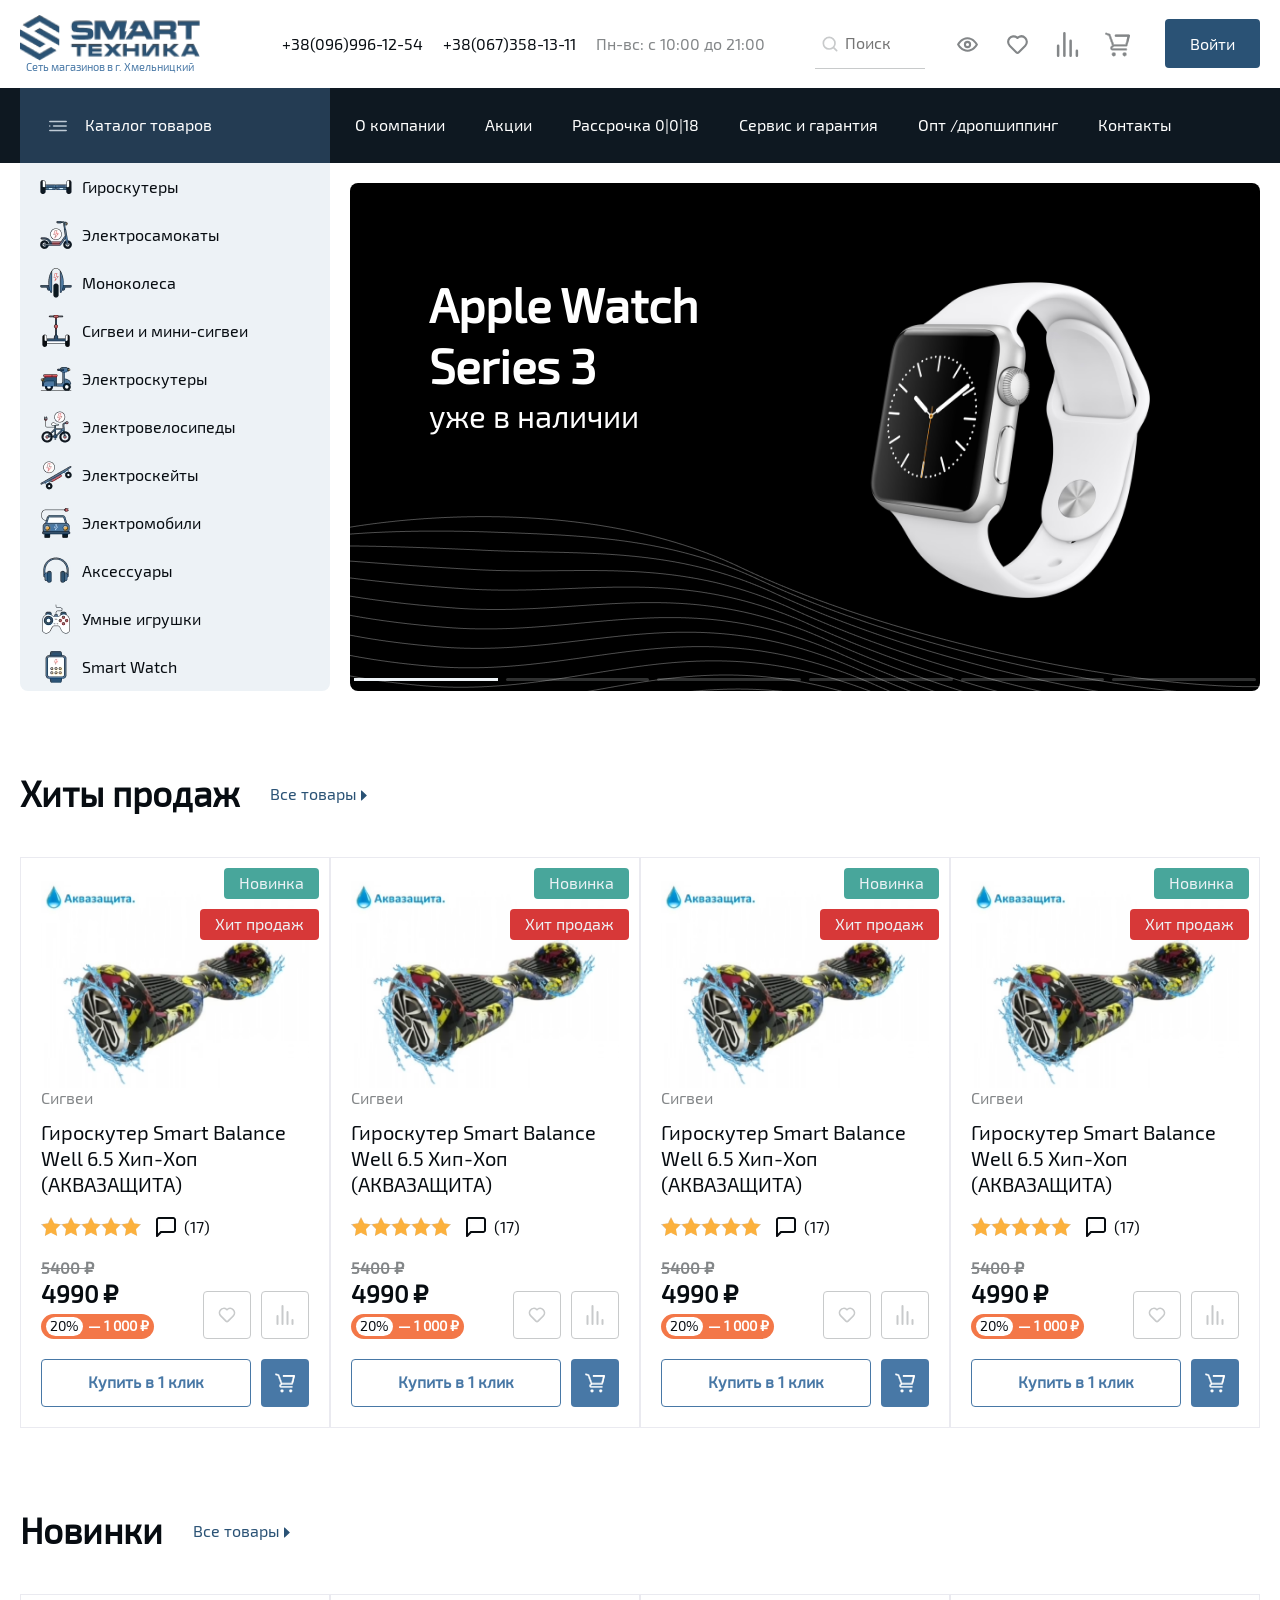
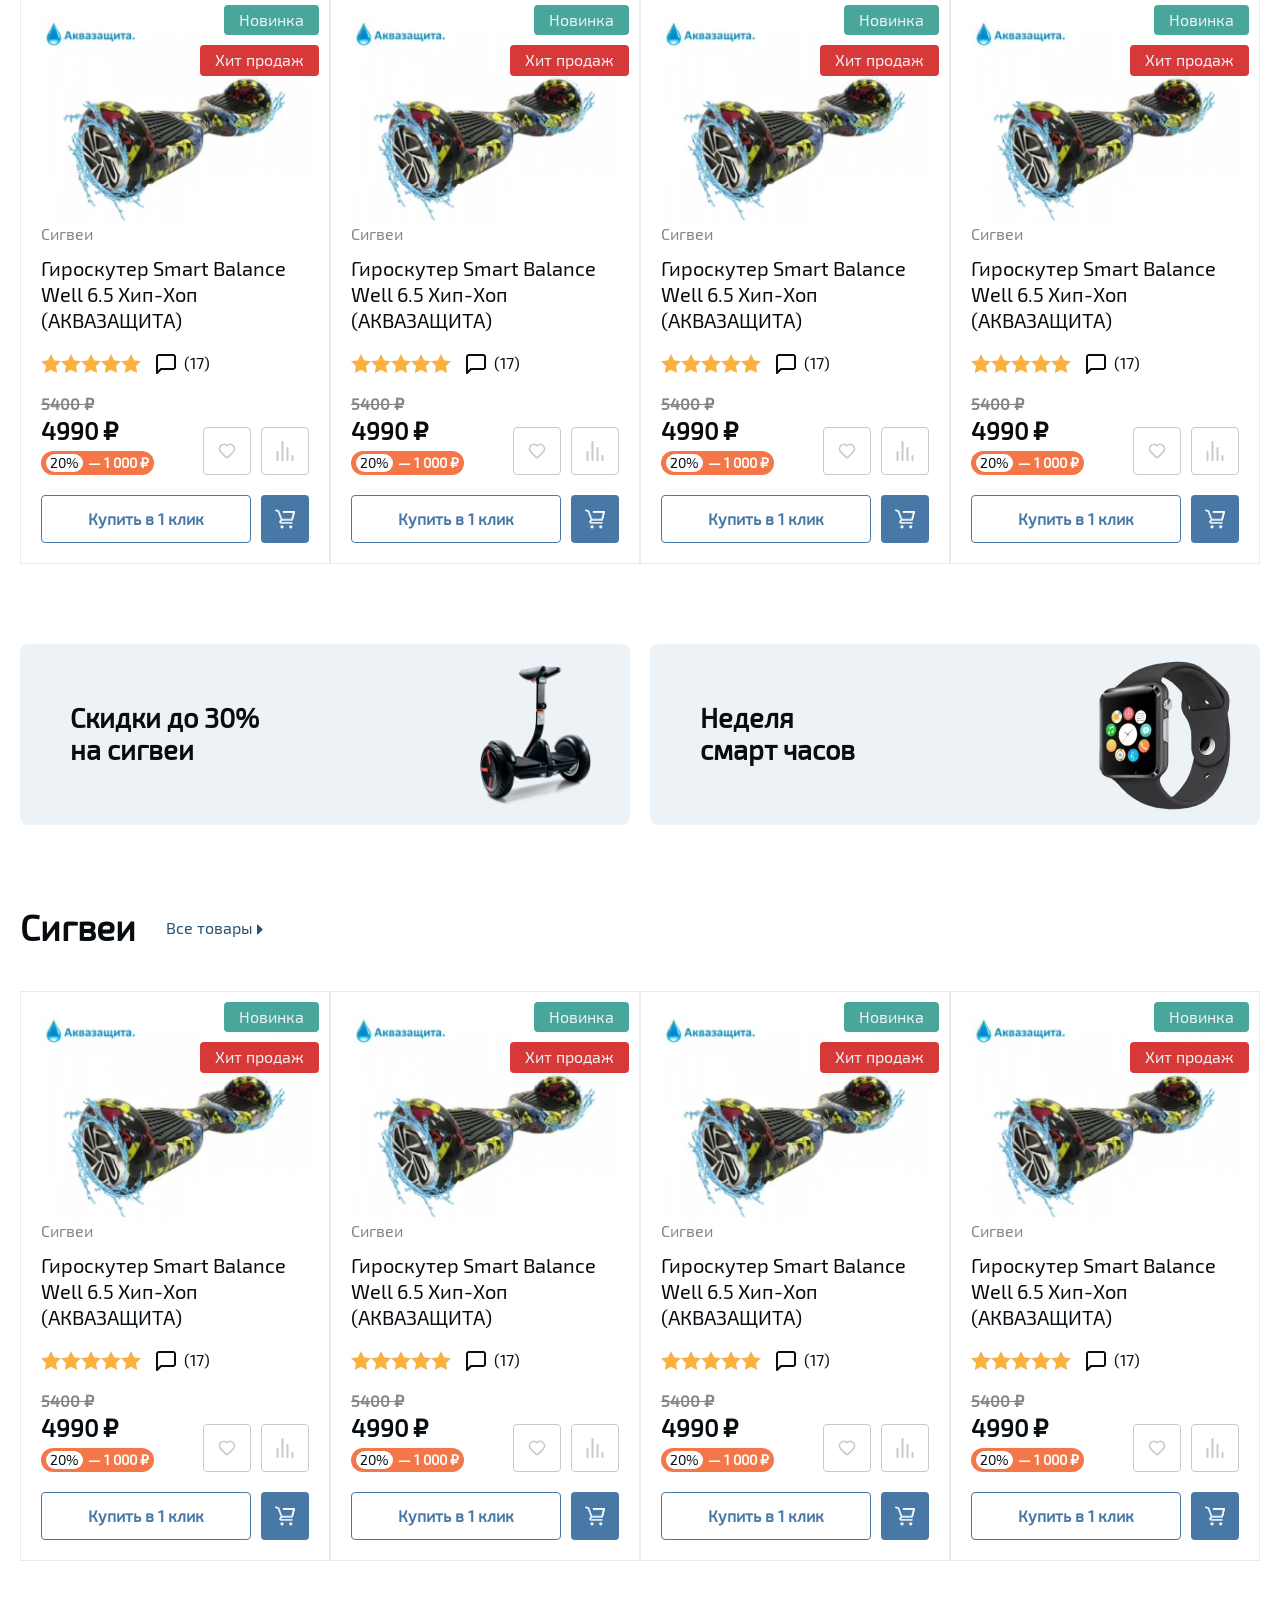
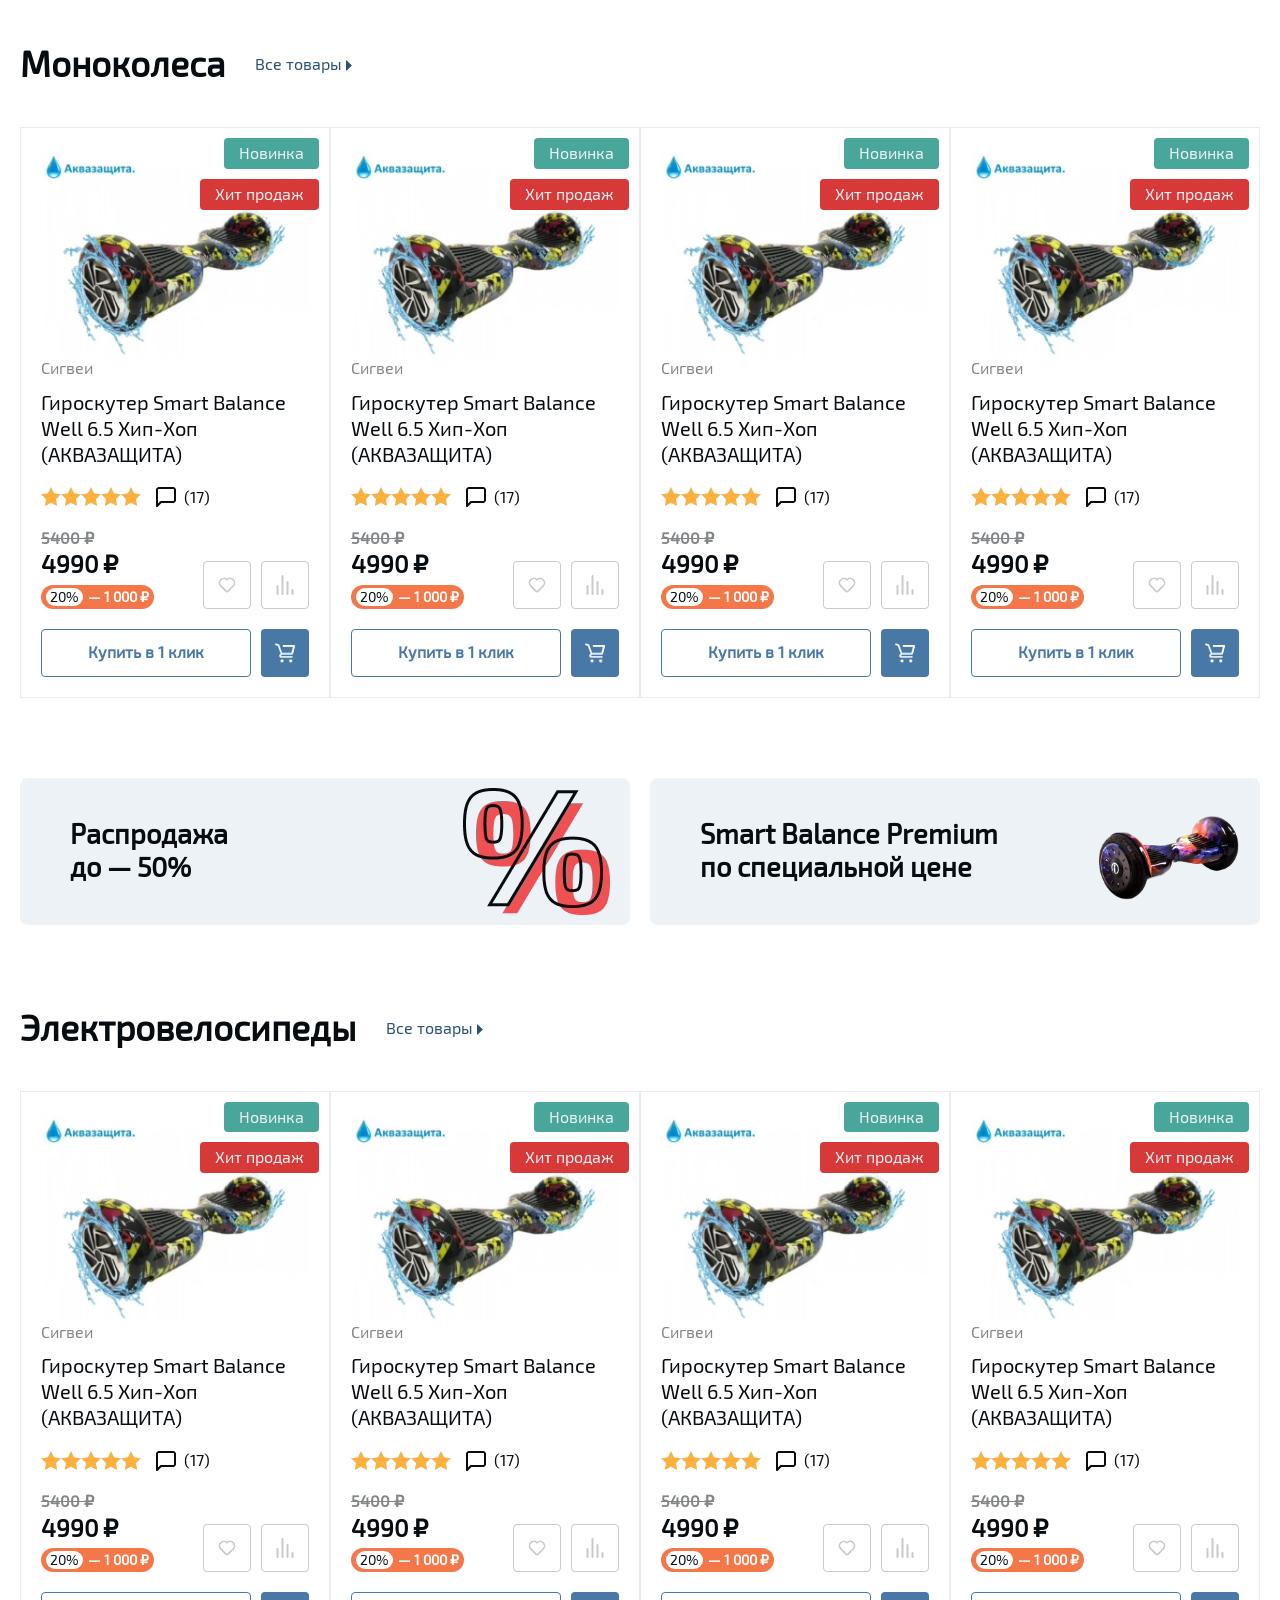
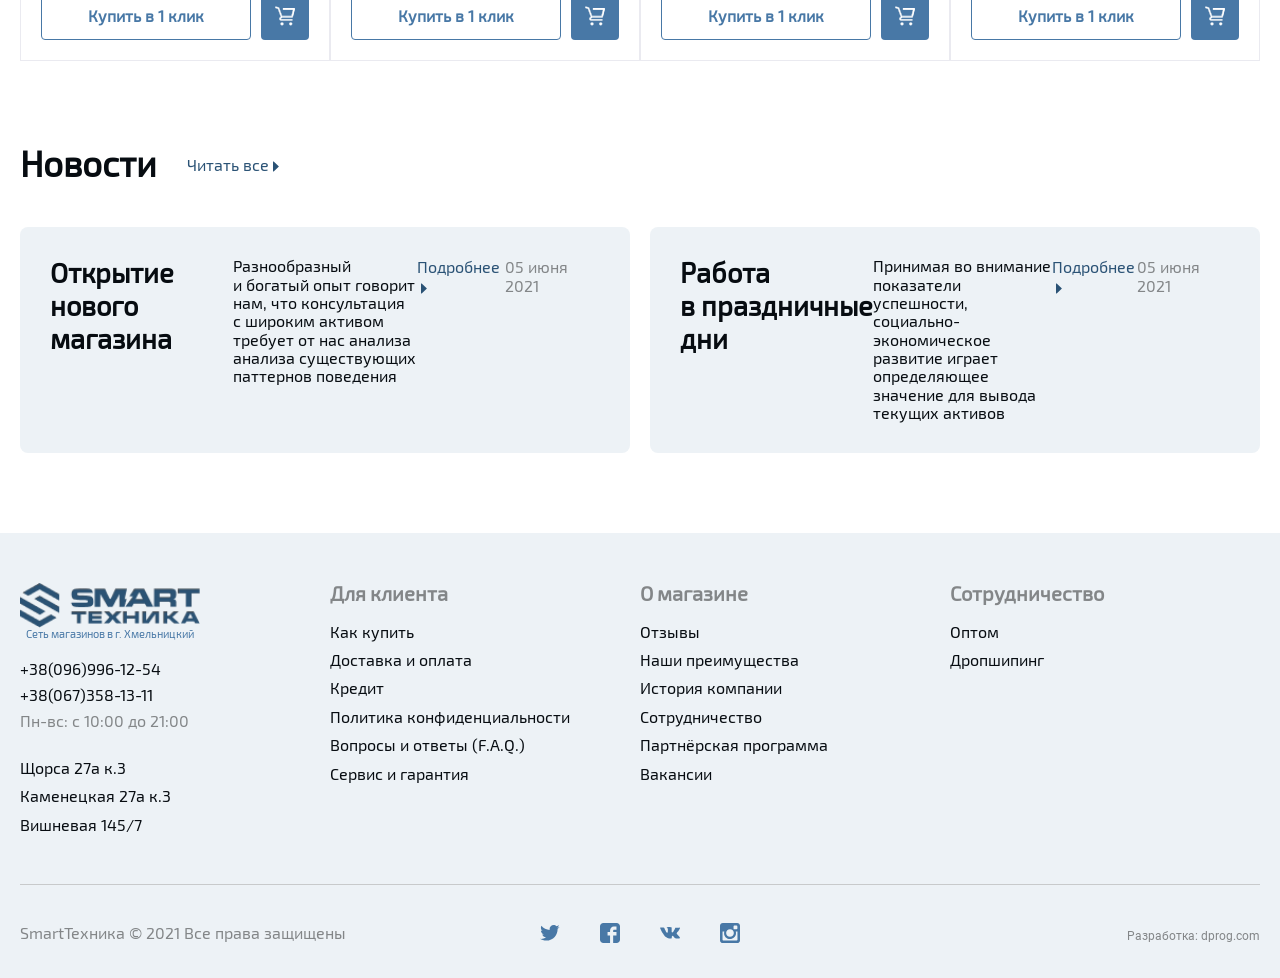
==== index.html @ 4b5d3132 "smart-new_repository" ====
<!DOCTYPE html>
<html lang="ru" class="page">

<head>
   <meta charset="UTF-8">
   <meta name="viewport" content="width=device-width, initial-scale=1.0">
   <meta http-equiv="X-UA-Compatible" content="ie=edge">
   <meta name="theme-color" content="#4878A6">
   <title>Smart Техника — Главная</title>
   <link rel="stylesheet" href="css/vendor.css">
   <link rel="stylesheet" href="css/main.css">
   <link rel="stylesheet" href="https://unpkg.com/swiper@8/swiper-bundle.min.css" />
   <script defer src="https://unpkg.com/swiper@8/swiper-bundle.min.js"></script>
   <script defer src="js/main.js"></script>
</head>

<body class="page__body">
   <div class="wrapper">
      <!-- Шапка сайта -->
<header class="header lock-padding" id="header">
   <div class="container">

      <div class="header-top">
         <!-- Лолотип сайта -->
         <div class="logo">
            <a href="index.html" class="logo__link">
               <picture>
                  <source srcset="img/logo.avif" type="image/avif">
                  <source srcset="img/logo.webp" type="image/webp">
                  <img loading="lazy" src="img/logo.png" alt="Логотип" title="Логотип">
               </picture>
               <div class="logo__text">Сеть магазинов в г. Хмельницкий</div>
            </a>
         </div>
         <div class="info-panel">

            <div class="contact">
               <div class="contact__contact-item">
                  <a href="tel:+380969961254">+38(096)996-12-54</a>
               </div>
               <div class="contact__contact-item">
                  <a href="tel:+380673581311">+38(067)358-13-11</a>
               </div>
               <div class="contact__contact-item">Пн-вс: с 10:00 до 21:00</div>
            </div>

            <!-- Строка поиска -->
            <div class="search">
               <form action="" method="post" class="search__form">
                  <div class="search__content">
                     <button type="submit" name="button" class="search__button">
                        <svg class="search-icon">
                           <use xlink:href="img/sprite.svg#search"></use>
                        </svg>
                     </button>
                     <div class="search__content-img">
                        <svg class="search-icon" width="20px" height="20px">
                           <use xlink:href="img/sprite.svg#search"></use>
                        </svg>
                     </div>
                     <input type="search" name="search" class="search__input" placeholder="Поиск" />
                  </div>
               </form>
            </div>

            <!-- Panel-icons -->
            <div class="icons">

               <a href="" class="icons__item">
                  <svg class="panel-svg">
                     <use xlink:href="img/sprite.svg#eye"></use>
                  </svg>
               </a>

               <a href="" class="icons__item">
                  <svg class="panel-svg">
                     <use xlink:href="img/sprite.svg#like"></use>
                  </svg>
               </a>

               <a href="" class="icons__item">
                  <svg class="panel-svg">
                     <use xlink:href="img/sprite.svg#compare"></use>
                  </svg>
               </a>

               <a href="" class="icons__item">
                  <svg class="panel-svg">
                     <use xlink:href="img/sprite.svg#cart"></use>
                  </svg>
               </a>
            </div>

            <!-- Button -->
            <div class="button-login">
               <a href="#signin" class="button-login__link popup">Войти</a>
            </div>
            <!-- Button - end -->
         </div>
      </div>
   </div>

   <div class="header-bottom">
      <div class="container">

         <div data-da=".more-content,991,1" class="header-bottom__content">

            <!-- Button -->
            <!-- <div class="button"> -->
            <a href="#" class="button">
               <div class="button__icon">
                  <svg class="panel-link">
                     <use xlink:href="img/sprite.svg#menu"></use>
                  </svg>
               </div>
               <div class="button__link">Каталог товаров</div>
            </a>
            <!-- </div> -->
            <!-- Button - end -->
            <nav class="nav" title="header-Меню">
               <ul class="nav__list">
                  <li class="nav__item">
                     <a href="about.html" class="nav__link">О компании</a>
                  </li>
                  <li class="nav__item">
                     <a href="#" class="nav__link">Акции</a>
                  </li>
                  <li class="nav__item">
                     <a href="#" class="nav__link">Рассрочка <span class="nav__link-span">0|0|18</span></a>
                  </li>
                  <li class="nav__item">
                     <a href="#" class="nav__link">Сервис и гарантия</a>
                  </li>
                  <li class="nav__item">
                     <a href="#" class="nav__link">Опт <span class="nav__link-span">/дропшиппинг</span></a>
                  </li>
                  <li class="nav__item">
                     <a href="#" class="nav__link">Контакты</a>
                  </li>
               </ul>
            </nav>
         </div>
      </div>
   </div>
</header>

<!-- Форма авторизации -->
<div id="signin" class="signin">
   <div class="signin__body">
      <div class="signin__content">
         <div class="signin__header">
            <h3 class="signin__header-title">Вход</h3>
            <a href="#header" class="signin__close close-popup"></a>
         </div>
         <div class="signin__content-body">
            <form action="" method="post" enctype="multipart/form-data" class="form" name="form" id="form-auth">
               <div class="form-signin">
                  <label for="name">Эл. почта</label>
                  <input class="form-signin__input" type="mail" name="mail" id="mail" required />

                  <label for="password">Пароль</label>
                  <input class="form-signin__input" type="password" name="password" id="password" required />
               </div>

               <div class="form-signin__link-content">
                  <a href="" class="form-signin__link">Забыли пароль?</a>
               </div>
               <label class="form-signin__checkbox">
                  <input type="checkbox" class="form-signin__checkbox-input">
                  <span class="form-signin__checkbox-content">Запомнить меня</span>
               </label>

               <div class="form-signin__button">
                  <input class="form-signin__button-link" type="submit" value="Войти">
               </div>

               <div class="form-signin__link-content centered">
                  <a href="#registration" class="form-signin__link popup">Зарегестрироваться</a>
               </div>

            </form>
         </div>
      </div>
   </div>
</div>

<!-- Форма регистраци -->
<div id="registration" class="signin reg">
   <div class="signin__body">
      <div class="signin__content">
         <div class="signin__header">
            <h3 class="signin__header-title">Регистрация</h3>
            <div class="signin__close close-popup"></div>
         </div>
         <div class="signin__content-body">
            <form action="" method="post" enctype="multipart/form-data" class="form" name="form" id="form-reg">

               <div class="form-signin">
                  <label for="name">Имя</label>
                  <input class="form-signin__input" type="text" name="name" id="name" required />

                  <label for="name">Эл. почта</label>
                  <input class="form-signin__input" type="email" name="email" id="email" required />

                  <label for="phone">Номер телефона</label>
                  <input class="form-signin__input" type="tel" name="phone" id="phone" required />

                  <label for="password">Придумайте пароль</label>
                  <input class="form-signin__input" type="password" name="password" id="password-reg" required />
               </div>
               <div class="form-signin__link-content">
                  <div class="form-sign__text"></div>Регистрируясь, вы соглашаетесь с 
                  <a href="" class="form-signin__link">пользовательским соглашением</a>
               </div>

               <div class="form-signin__button">
                  <input class="form-signin__button-link" type="submit" value="Войти">
               </div>

               <div class="form-signin__link-content centered">
                  <a href="#signin" class="form-signin__link  popup">Я уже зарегистрирован</a>
               </div>

            </form>
         </div>
      </div>
   </div>
</div>

      <section class="sub-header">
         <div class="container">

            <div class="sub-header__content">
               <!-- Меню навигация боковая панель -->
               <aside data-da=".catalog-content,991,1" class="aside">
                  <nav class="navigation-menu" title="Меню навигация">
                     <ul class="navigation-menu__list">

                        <!-- Гироскутеры -->
                        <li class="navigation-menu__item">
                           <a href="#" class="navigation-menu__link">
                              <div class="navigation-menu__link-img">
                                 <!-- Картинка -->
                                 <picture>
                                    <source srcset="img/menu-icons/menu.avif" type="image/avif">
                                    <source srcset="img/menu-icons/menu.webp" type="image/webp">
                                    <img loading="lazy" src="img/menu-icons/menu.png" alt="Гироскутеры"
                                       title="Гироскутеры">
                                 </picture>
                              </div>
                              <div class="navigation-menu__link-text">Гироскутеры</div>
                           </a>
                        </li>

                        <!-- Электросамокаты -->
                        <li class="navigation-menu__item">
                           <a href="#" class="navigation-menu__link">
                              <div class="navigation-menu__link-img">
                                 <!-- Картинка -->
                                 <picture>
                                    <source srcset="img/menu-icons/menu-1.avif" type="image/avif">
                                    <source srcset="img/menu-icons/menu-1.webp" type="image/webp">
                                    <img loading="lazy" src="img/menu-icons/menu-1.png" alt="Электросамокаты"
                                       title="Электросамокаты">
                                 </picture>
                              </div>
                              <div class="navigation-menu__link-text">Электросамокаты</div>
                           </a>
                        </li>

                        <!-- Моноколеса -->
                        <li class="navigation-menu__item">
                           <a href="#" class="navigation-menu__link">
                              <div class="navigation-menu__link-img">
                                 <!-- Картинка -->
                                 <picture>
                                    <source srcset="img/menu-icons/menu-2.avif" type="image/avif">
                                    <source srcset="img/menu-icons/menu-2.webp" type="image/webp">
                                    <img loading="lazy" src="img/menu-icons/menu-2.png" alt="Моноколеса"
                                       title="Моноколеса">
                                 </picture>
                              </div>
                              <div class="navigation-menu__link-text">Моноколеса</div>
                           </a>
                        </li>

                        <!-- Сигвеи и мини-сигвеи -->
                        <li class="navigation-menu__item">
                           <a href="#" class="navigation-menu__link">
                              <div class="navigation-menu__link-img">
                                 <!-- Картинка -->
                                 <picture>
                                    <source srcset="img/menu-icons/menu-3.avif" type="image/avif">
                                    <source srcset="img/menu-icons/menu-3.webp" type="image/webp">
                                    <img loading="lazy" src="img/menu-icons/menu-3.png" alt="Сигвеи и мини-сигвеи"
                                       title="Сигвеи и мини-сигвеи">
                                 </picture>
                              </div>
                              <div class="navigation-menu__link-text">Сигвеи и мини-сигвеи</div>
                           </a>
                        </li>

                        <!-- Электроскутеры -->
                        <li class="navigation-menu__item">
                           <a href="#" class="navigation-menu__link">
                              <div class="navigation-menu__link-img">
                                 <!-- Картинка -->
                                 <picture>
                                    <source srcset="img/menu-icons/menu-4.avif" type="image/avif">
                                    <source srcset="img/menu-icons/menu-4.webp" type="image/webp">
                                    <img loading="lazy" src="img/menu-icons/menu-4.png" alt="Электроскутеры"
                                       title="Электроскутеры">
                                 </picture>
                              </div>
                              <div class="navigation-menu__link-text">Электроскутеры</div>
                           </a>
                        </li>

                        <!-- Электровелосипеды -->
                        <li class="navigation-menu__item">
                           <a href="#" class="navigation-menu__link">
                              <div class="navigation-menu__link-img">
                                 <!-- Картинка -->
                                 <picture>
                                    <source srcset="img/menu-icons/menu-5.avif" type="image/avif">
                                    <source srcset="img/menu-icons/menu-5.webp" type="image/webp">
                                    <img loading="lazy" src="img/menu-icons/menu-5.png" alt="Электровелосипеды"
                                       title="Электровелосипеды">
                                 </picture>
                              </div>
                              <div class="navigation-menu__link-text">Электровелосипеды</div>
                           </a>
                        </li>

                        <!-- Электроскейты -->
                        <li class="navigation-menu__item">
                           <a href="#" class="navigation-menu__link">
                              <div class="navigation-menu__link-img">
                                 <!-- Картинка -->
                                 <picture>
                                    <source srcset="img/menu-icons/menu-6.avif" type="image/avif">
                                    <source srcset="img/menu-icons/menu-6.webp" type="image/webp">
                                    <img loading="lazy" src="img/menu-icons/menu-6.png" alt="Электроскейты"
                                       title="Электроскейты">
                                 </picture>
                              </div>
                              <div class="navigation-menu__link-text">Электроскейты</div>
                           </a>
                        </li>

                        <!-- Электромобили -->
                        <li class="navigation-menu__item">
                           <a href="#" class="navigation-menu__link">
                              <div class="navigation-menu__link-img">
                                 <!-- Картинка -->
                                 <picture>
                                    <source srcset="img/menu-icons/menu-7.avif" type="image/avif">
                                    <source srcset="img/menu-icons/menu-7.webp" type="image/webp">
                                    <img loading="lazy" src="img/menu-icons/menu-7.png" alt="Электромобили"
                                       title="Электромобили">
                                 </picture>
                              </div>
                              <div class="navigation-menu__link-text">Электромобили</div>
                           </a>
                        </li>

                        <!-- Аксессуары -->
                        <li class="navigation-menu__item">
                           <a href="#" class="navigation-menu__link">
                              <div class="navigation-menu__link-img">
                                 <!-- Картинка -->
                                 <picture>
                                    <source srcset="img/menu-icons/menu-8.avif" type="image/avif">
                                    <source srcset="img/menu-icons/menu-8.webp" type="image/webp">
                                    <img loading="lazy" src="img/menu-icons/menu-8.png" alt="Аксессуары"
                                       title="Аксессуары">
                                 </picture>
                              </div>
                              <div class="navigation-menu__link-text">Аксессуары</div>
                           </a>
                        </li>

                        <!-- Умные игрушки -->
                        <li class="navigation-menu__item">
                           <a href="#" class="navigation-menu__link">
                              <div class="navigation-menu__link-img">
                                 <!-- Картинка -->
                                 <picture>
                                    <source srcset="img/menu-icons/menu-9.avif" type="image/avif">
                                    <source srcset="img/menu-icons/menu-9.webp" type="image/webp">
                                    <img loading="lazy" src="img/menu-icons/menu-9.png" alt="Умные игрушки"
                                       title="Умные игрушки">
                                 </picture>
                              </div>
                              <div class="navigation-menu__link-text">Умные игрушки</div>
                           </a>
                        </li>

                        <!-- Smart Watch -->
                        <li class="navigation-menu__item">
                           <a href="#" class="navigation-menu__link">
                              <div class="navigation-menu__link-img">
                                 <!-- Картинка -->
                                 <picture>
                                    <source srcset="img/menu-icons/menu-10.avif" type="image/avif">
                                    <source srcset="img/menu-icons/menu-10.webp" type="image/webp">
                                    <img loading="lazy" src="img/menu-icons/menu-10.png" alt="Smart Watch"
                                       title="Smart Watch">
                                 </picture>
                              </div>
                              <div class="navigation-menu__link-text">Smart Watch</div>
                           </a>
                        </li>

                     </ul>
                  </nav>
               </aside>

               <!-- Слайдер -->
               <div class="slider swiper-content">
                  <div class="slider__wrapper swiper-wrapper">
                     <!--Слайд-1-->
                     <div class="slider__slide swiper-slide">
                        <div class="slider__content">
                           <div class="slider__text">
                              <div class="slider__text-content">
                                 <div class="slider__text-title">Apple Watch Series 3</div>
                                 <div class="slider__text-subtitle">уже в наличии</div>
                              </div>
                           </div>
                           <div class="slider__img">
                              <!-- Картинка -->
                              <picture>
                                 <source srcset="img/apple_watch_3-series.avif" type="image/avif">
                                 <source srcset="img/apple_watch_3-series.webp" type="image/webp">
                                 <img loading="lazy" src="img/apple_watch_3-series.png" alt="" title="">
                              </picture>
                           </div>
                        </div>
                     </div>
                     <!--Слайд-2-->
                     <div class="slider__slide swiper-slide">
                        <div class="slider__content">
                           <div class="slider__text">
                              <div class="slider__text-content">
                                 <div class="slider__text-title">Гироскутеры</div>
                                 <div class="slider__text-subtitle">на любой возраст</div>
                              </div>
                           </div>
                           <div class="slider__img">
                              <!-- Картинка -->
                              <picture>
                                 <source srcset="img/giroboard.avif" type="image/avif">
                                 <source srcset="img/giroboard.webp" type="image/webp">
                                 <img loading="lazy" src="img/giroboard.png" alt="" title="">
                              </picture>
                           </div>
                        </div>
                     </div>
                     <!--Слайд-3-->
                     <div class="slider__slide swiper-slide">
                        <div class="slider__content">
                           <div class="slider__text">
                              <div class="slider__text-content">
                                 <div class="slider__text-title">Умные игрушки</div>
                                 <div class="slider__text-subtitle">уже в наличии</div>
                              </div>
                           </div>
                           <div class="slider__img">
                              <!-- Картинка -->
                              <picture>
                                 <source srcset="img/apple_watch_3-series.avif" type="image/avif">
                                 <source srcset="img/apple_watch_3-series.webp" type="image/webp">
                                 <img loading="lazy" src="img/apple_watch_3-series.png" alt="" title="">
                              </picture>
                           </div>
                        </div>
                     </div>

                     <!--Слайд-4-->
                     <div class="slider__slide swiper-slide">
                        <div class="slider__content">
                           <div class="slider__text">
                              <div class="slider__text-content">
                                 <div class="slider__text-title">Умные игрушки</div>
                                 <div class="slider__text-subtitle">уже в наличии</div>
                              </div>
                           </div>
                           <div class="slider__img">
                              <!-- Картинка -->
                              <picture>
                                 <source srcset="img/apple_watch_3-series.avif" type="image/avif">
                                 <source srcset="img/apple_watch_3-series.webp" type="image/webp">
                                 <img loading="lazy" src="img/apple_watch_3-series.png" alt="" title="">
                              </picture>
                           </div>
                        </div>
                     </div>
                     <!--Слайд-5-->
                     <div class="slider__slide swiper-slide">
                        <div class="slider__content">
                           <div class="slider__text">
                              <div class="slider__text-content">
                                 <div class="slider__text-title">Умные игрушки</div>
                                 <div class="slider__text-subtitle">уже в наличии</div>
                              </div>
                           </div>
                           <div class="slider__img">
                              <!-- Картинка -->
                              <picture>
                                 <source srcset="img/apple_watch_3-series.avif" type="image/avif">
                                 <source srcset="img/apple_watch_3-series.webp" type="image/webp">
                                 <img loading="lazy" src="img/apple_watch_3-series.png" alt="" title="">
                              </picture>
                           </div>
                        </div>
                     </div>
                     <!--Слайд-6-->
                     <div class="slider__slide swiper-slide">
                        <div class="slider__content">
                           <div class="slider__text">
                              <div class="slider__text-content">
                                 <div class="slider__text-title">«Электро-велосипеды»</div>
                                 <div class="slider__text-subtitle">уже в наличии</div>
                              </div>
                           </div>
                           <div class="slider__img">
                              <!-- Картинка -->
                              <picture>
                                 <source srcset="img/el-bike.avif" type="image/avif">
                                 <source srcset="img/el-bike.webp" type="image/webp">
                                 <img loading="lazy" src="img/el-bike.png" alt="Электровелосипед"
                                    title="Электровелосипед">
                              </picture>
                           </div>
                        </div>
                     </div>
                  </div>
                  <div class="swiper-pagination"></div>
               </div>
            </div>

         </div>
      </section>

      <!-- Карточки товара - Хиты продаж -->
      <section class="section">
         <div class="container">

            <div class="row">
               <!-- Заголовок-секця -->
               <div class="section-title">
                  <h2 class="section-title__title">Хиты продаж</h2>
               </div>
               <div class="menu-products">
                  <a href="" class="menu-products__link">Все товары</a>
               </div>
            </div>

            <!-- Ряд с карточками товара -->
            <div class="row-grid">
               <div class="grid">

                  <!-- Карточка товара -->
                  <div class="card">
                     <div class="card-content">

                        <div class="promo">
                           <div class="promo__table">
                              <div class="promo__table--new">Новинка</div>
                           </div>
                           <div class="promo__table">
                              <div class="promo__table--hit">Хит продаж</div>
                           </div>
                        </div>

                        <div class="card-content__img">
                           <!-- Картинка -->
                           <picture>
                              <source srcset="img/cart-product/image-img.avif" type="image/avif">
                              <source srcset="img/cart-product/image-img.webp" type="image/webp">
                              <img loading="lazy" src="img/cart-product/image-img.png" alt="Гироскутер Smart Balanse"
                                 title="Гироскутер Smart Balanse">
                           </picture>
                        </div>

                        <!-- Категория -->
                        <h5 class="card-content__category">Сигвеи</h5>

                        <!-- Название товара -->
                        <div class="card-content__title">Гироскутер Smart Balance Well 6.5
                           Хип-Хоп (<span>Аквазащита</span>)
                        </div>

                        <!-- Про товар -->
                        <div class="card-content__information">
                           <div class="card-content__stars">
                              <div class="card-content__stars-img">
                                 <!-- Картинка -->
                                 <picture>
                                    <source srcset="img/cart-product/star-active.avif" type="image/avif">
                                    <source srcset="img/cart-product/star-active.webp" type="image/webp">
                                    <img loading="lazy" src="img/cart-product/star-active.png" alt="Звездочка"
                                       title="Звездочка">
                                 </picture>
                              </div>
                              <div class="card-content__stars-img">
                                 <!-- Картинка -->
                                 <picture>
                                    <source srcset="img/cart-product/star-active.avif" type="image/avif">
                                    <source srcset="img/cart-product/star-active.webp" type="image/webp">
                                    <img loading="lazy" src="img/cart-product/star-active.png" alt="Звездочка"
                                       title="Звездочка">
                                 </picture>
                              </div>
                              <div class="card-content__stars-img">
                                 <!-- Картинка -->
                                 <picture>
                                    <source srcset="img/cart-product/star-active.avif" type="image/avif">
                                    <source srcset="img/cart-product/star-active.webp" type="image/webp">
                                    <img loading="lazy" src="img/cart-product/star-active.png" alt="Звездочка"
                                       title="Звездочка">
                                 </picture>
                              </div>
                              <div class="card-content__stars-img">
                                 <!-- Картинка -->
                                 <picture>
                                    <source srcset="img/cart-product/star-active.avif" type="image/avif">
                                    <source srcset="img/cart-product/star-active.webp" type="image/webp">
                                    <img loading="lazy" src="img/cart-product/star-active.png" alt="Звездочка"
                                       title="Звездочка">
                                 </picture>
                              </div>
                              <div class="card-content__stars-img">
                                 <!-- Картинка -->
                                 <picture>
                                    <source srcset="img/cart-product/star-active.avif" type="image/avif">
                                    <source srcset="img/cart-product/star-active.webp" type="image/webp">
                                    <img loading="lazy" src="img/cart-product/star-active.png" alt="Звездочка"
                                       title="Звездочка">
                                 </picture>
                              </div>
                           </div>

                           <div class="card-content__coments">
                              <div class="card-content__coments-img">
                                 <!-- Картинка -->
                                 <picture>
                                    <source srcset="img/cart-product/coments.avif" type="image/avif">
                                    <source srcset="img/cart-product/coments.webp" type="image/webp">
                                    <img loading="lazy" src="img/cart-product/coments.png" alt="Коментарии"
                                       title="Коментарии">
                                 </picture>
                              </div>
                              <div class="card-content__coments-amount">(17)</div>
                           </div>
                        </div>

                        <!-- Цена -->
                        <div class="card-content__sale">
                           <div class="card-content__sale-price">
                              <div class="card-content__sale-price-item-old">5400 ₽</div>
                              <div class="card-content__sale-price-item">4990 ₽</div>
                              <div class="card-content__sale-discount">
                                 <div class="card-content__sale-discount--num">20%</div>
                                 <div class="card-content__sale-discount--rub">— 1 000 ₽</div>
                              </div>
                           </div>
                           <div class="card-content__sale-icons">
                              <div class="card-content__sale-icons-img">
                                 <svg class="sale-card-icon">
                                    <use xlink:href="img/sprite.svg#like"></use>
                                 </svg>
                              </div>
                              <div class="card-content__sale-icons-img">
                                 <svg class="sale-card-icon">
                                    <use xlink:href="img/sprite.svg#compare"></use>
                                 </svg>
                              </div>
                           </div>
                        </div>
                        <!-- Купить -->
                        <div class="card-content__buy">
                           <div class="card-content__buy-button">
                              <div class="card-content__button">Купить в 1 клик</div>
                           </div>
                           <div class="card-content__buy-img">
                              <svg class="card-icon">
                                 <use xlink:href="img/sprite.svg#cart"></use>
                              </svg>
                           </div>
                        </div>
                     </div>
                  </div>

                  <!-- Карточка товара -->
                  <div class="card">
                     <div class="card-content">

                        <div class="promo">
                           <div class="promo__table">
                              <div class="promo__table--new">Новинка</div>
                           </div>
                           <div class="promo__table">
                              <div class="promo__table--hit">Хит продаж</div>
                           </div>
                        </div>

                        <div class="card-content__img">
                           <!-- Картинка -->
                           <picture>
                              <source srcset="img/cart-product/image-img.avif" type="image/avif">
                              <source srcset="img/cart-product/image-img.webp" type="image/webp">
                              <img loading="lazy" src="img/cart-product/image-img.png" alt="Гироскутер Smart Balanse"
                                 title="Гироскутер Smart Balanse">
                           </picture>
                        </div>

                        <!-- Категория -->
                        <h5 class="card-content__category">Сигвеи</h5>

                        <!-- Название товара -->
                        <div class="card-content__title">Гироскутер Smart Balance Well 6.5
                           Хип-Хоп (<span>Аквазащита</span>)
                        </div>

                        <!-- Про товар -->
                        <div class="card-content__information">
                           <div class="card-content__stars">
                              <div class="card-content__stars-img">
                                 <!-- Картинка -->
                                 <picture>
                                    <source srcset="img/cart-product/star-active.avif" type="image/avif">
                                    <source srcset="img/cart-product/star-active.webp" type="image/webp">
                                    <img loading="lazy" src="img/cart-product/star-active.png" alt="Звездочка"
                                       title="Звездочка">
                                 </picture>
                              </div>
                              <div class="card-content__stars-img">
                                 <!-- Картинка -->
                                 <picture>
                                    <source srcset="img/cart-product/star-active.avif" type="image/avif">
                                    <source srcset="img/cart-product/star-active.webp" type="image/webp">
                                    <img loading="lazy" src="img/cart-product/star-active.png" alt="Звездочка"
                                       title="Звездочка">
                                 </picture>
                              </div>
                              <div class="card-content__stars-img">
                                 <!-- Картинка -->
                                 <picture>
                                    <source srcset="img/cart-product/star-active.avif" type="image/avif">
                                    <source srcset="img/cart-product/star-active.webp" type="image/webp">
                                    <img loading="lazy" src="img/cart-product/star-active.png" alt="Звездочка"
                                       title="Звездочка">
                                 </picture>
                              </div>
                              <div class="card-content__stars-img">
                                 <!-- Картинка -->
                                 <picture>
                                    <source srcset="img/cart-product/star-active.avif" type="image/avif">
                                    <source srcset="img/cart-product/star-active.webp" type="image/webp">
                                    <img loading="lazy" src="img/cart-product/star-active.png" alt="Звездочка"
                                       title="Звездочка">
                                 </picture>
                              </div>
                              <div class="card-content__stars-img">
                                 <!-- Картинка -->
                                 <picture>
                                    <source srcset="img/cart-product/star-active.avif" type="image/avif">
                                    <source srcset="img/cart-product/star-active.webp" type="image/webp">
                                    <img loading="lazy" src="img/cart-product/star-active.png" alt="Звездочка"
                                       title="Звездочка">
                                 </picture>
                              </div>
                           </div>

                           <div class="card-content__coments">
                              <div class="card-content__coments-img">
                                 <!-- Картинка -->
                                 <picture>
                                    <source srcset="img/cart-product/coments.avif" type="image/avif">
                                    <source srcset="img/cart-product/coments.webp" type="image/webp">
                                    <img loading="lazy" src="img/cart-product/coments.png" alt="Коментарии"
                                       title="Коментарии">
                                 </picture>
                              </div>
                              <div class="card-content__coments-amount">(17)</div>
                           </div>
                        </div>

                        <!-- Цена -->
                        <div class="card-content__sale">
                           <div class="card-content__sale-price">
                              <div class="card-content__sale-price-item-old">5400 ₽</div>
                              <div class="card-content__sale-price-item">4990 ₽</div>
                              <div class="card-content__sale-discount">
                                 <div class="card-content__sale-discount--num">20%</div>
                                 <div class="card-content__sale-discount--rub">— 1 000 ₽</div>
                              </div>
                           </div>
                           <div class="card-content__sale-icons">
                              <div class="card-content__sale-icons-img">
                                 <svg class="sale-card-icon">
                                    <use xlink:href="img/sprite.svg#like"></use>
                                 </svg>
                              </div>
                              <div class="card-content__sale-icons-img">
                                 <svg class="sale-card-icon">
                                    <use xlink:href="img/sprite.svg#compare"></use>
                                 </svg>
                              </div>
                           </div>
                        </div>
                        <!-- Купить -->
                        <div class="card-content__buy">
                           <div class="card-content__buy-button">
                              <div class="card-content__button">Купить в 1 клик</div>
                           </div>
                           <div class="card-content__buy-img">
                              <svg class="card-icon">
                                 <use xlink:href="img/sprite.svg#cart"></use>
                              </svg>
                           </div>
                        </div>
                     </div>
                  </div>

                  <!-- Карточка товара -->
                  <div class="card">
                     <div class="card-content">

                        <div class="promo">
                           <div class="promo__table">
                              <div class="promo__table--new">Новинка</div>
                           </div>
                           <div class="promo__table">
                              <div class="promo__table--hit">Хит продаж</div>
                           </div>
                        </div>

                        <div class="card-content__img">
                           <!-- Картинка -->
                           <picture>
                              <source srcset="img/cart-product/image-img.avif" type="image/avif">
                              <source srcset="img/cart-product/image-img.webp" type="image/webp">
                              <img loading="lazy" src="img/cart-product/image-img.png" alt="Гироскутер Smart Balanse"
                                 title="Гироскутер Smart Balanse">
                           </picture>
                        </div>

                        <!-- Категория -->
                        <h5 class="card-content__category">Сигвеи</h5>

                        <!-- Название товара -->
                        <div class="card-content__title">Гироскутер Smart Balance Well 6.5
                           Хип-Хоп (<span>Аквазащита</span>)
                        </div>

                        <!-- Про товар -->
                        <div class="card-content__information">
                           <div class="card-content__stars">
                              <div class="card-content__stars-img">
                                 <!-- Картинка -->
                                 <picture>
                                    <source srcset="img/cart-product/star-active.avif" type="image/avif">
                                    <source srcset="img/cart-product/star-active.webp" type="image/webp">
                                    <img loading="lazy" src="img/cart-product/star-active.png" alt="Звездочка"
                                       title="Звездочка">
                                 </picture>
                              </div>
                              <div class="card-content__stars-img">
                                 <!-- Картинка -->
                                 <picture>
                                    <source srcset="img/cart-product/star-active.avif" type="image/avif">
                                    <source srcset="img/cart-product/star-active.webp" type="image/webp">
                                    <img loading="lazy" src="img/cart-product/star-active.png" alt="Звездочка"
                                       title="Звездочка">
                                 </picture>
                              </div>
                              <div class="card-content__stars-img">
                                 <!-- Картинка -->
                                 <picture>
                                    <source srcset="img/cart-product/star-active.avif" type="image/avif">
                                    <source srcset="img/cart-product/star-active.webp" type="image/webp">
                                    <img loading="lazy" src="img/cart-product/star-active.png" alt="Звездочка"
                                       title="Звездочка">
                                 </picture>
                              </div>
                              <div class="card-content__stars-img">
                                 <!-- Картинка -->
                                 <picture>
                                    <source srcset="img/cart-product/star-active.avif" type="image/avif">
                                    <source srcset="img/cart-product/star-active.webp" type="image/webp">
                                    <img loading="lazy" src="img/cart-product/star-active.png" alt="Звездочка"
                                       title="Звездочка">
                                 </picture>
                              </div>
                              <div class="card-content__stars-img">
                                 <!-- Картинка -->
                                 <picture>
                                    <source srcset="img/cart-product/star-active.avif" type="image/avif">
                                    <source srcset="img/cart-product/star-active.webp" type="image/webp">
                                    <img loading="lazy" src="img/cart-product/star-active.png" alt="Звездочка"
                                       title="Звездочка">
                                 </picture>
                              </div>
                           </div>

                           <div class="card-content__coments">
                              <div class="card-content__coments-img">
                                 <!-- Картинка -->
                                 <picture>
                                    <source srcset="img/cart-product/coments.avif" type="image/avif">
                                    <source srcset="img/cart-product/coments.webp" type="image/webp">
                                    <img loading="lazy" src="img/cart-product/coments.png" alt="Коментарии"
                                       title="Коментарии">
                                 </picture>
                              </div>
                              <div class="card-content__coments-amount">(17)</div>
                           </div>
                        </div>

                        <!-- Цена -->
                        <div class="card-content__sale">
                           <div class="card-content__sale-price">
                              <div class="card-content__sale-price-item-old">5400 ₽</div>
                              <div class="card-content__sale-price-item">4990 ₽</div>
                              <div class="card-content__sale-discount">
                                 <div class="card-content__sale-discount--num">20%</div>
                                 <div class="card-content__sale-discount--rub">— 1 000 ₽</div>
                              </div>
                           </div>
                           <div class="card-content__sale-icons">
                              <div class="card-content__sale-icons-img">
                                 <svg class="sale-card-icon">
                                    <use xlink:href="img/sprite.svg#like"></use>
                                 </svg>
                              </div>
                              <div class="card-content__sale-icons-img">
                                 <svg class="sale-card-icon">
                                    <use xlink:href="img/sprite.svg#compare"></use>
                                 </svg>
                              </div>
                           </div>
                        </div>
                        <!-- Купить -->
                        <div class="card-content__buy">
                           <div class="card-content__buy-button">
                              <div class="card-content__button">Купить в 1 клик</div>
                           </div>
                           <div class="card-content__buy-img">
                              <svg class="card-icon">
                                 <use xlink:href="img/sprite.svg#cart"></use>
                              </svg>
                           </div>
                        </div>
                     </div>
                  </div>

                  <!-- Карточка товара -->
                  <div class="card">
                     <div class="card-content">

                        <div class="promo">
                           <div class="promo__table">
                              <div class="promo__table--new">Новинка</div>
                           </div>
                           <div class="promo__table">
                              <div class="promo__table--hit">Хит продаж</div>
                           </div>
                        </div>

                        <div class="card-content__img">
                           <!-- Картинка -->
                           <picture>
                              <source srcset="img/cart-product/image-img.avif" type="image/avif">
                              <source srcset="img/cart-product/image-img.webp" type="image/webp">
                              <img loading="lazy" src="img/cart-product/image-img.png" alt="Гироскутер Smart Balanse"
                                 title="Гироскутер Smart Balanse">
                           </picture>
                        </div>

                        <!-- Категория -->
                        <h5 class="card-content__category">Сигвеи</h5>

                        <!-- Название товара -->
                        <div class="card-content__title">Гироскутер Smart Balance Well 6.5
                           Хип-Хоп (<span>Аквазащита</span>)
                        </div>

                        <!-- Про товар -->
                        <div class="card-content__information">
                           <div class="card-content__stars">
                              <div class="card-content__stars-img">
                                 <!-- Картинка -->
                                 <picture>
                                    <source srcset="img/cart-product/star-active.avif" type="image/avif">
                                    <source srcset="img/cart-product/star-active.webp" type="image/webp">
                                    <img loading="lazy" src="img/cart-product/star-active.png" alt="Звездочка"
                                       title="Звездочка">
                                 </picture>
                              </div>
                              <div class="card-content__stars-img">
                                 <!-- Картинка -->
                                 <picture>
                                    <source srcset="img/cart-product/star-active.avif" type="image/avif">
                                    <source srcset="img/cart-product/star-active.webp" type="image/webp">
                                    <img loading="lazy" src="img/cart-product/star-active.png" alt="Звездочка"
                                       title="Звездочка">
                                 </picture>
                              </div>
                              <div class="card-content__stars-img">
                                 <!-- Картинка -->
                                 <picture>
                                    <source srcset="img/cart-product/star-active.avif" type="image/avif">
                                    <source srcset="img/cart-product/star-active.webp" type="image/webp">
                                    <img loading="lazy" src="img/cart-product/star-active.png" alt="Звездочка"
                                       title="Звездочка">
                                 </picture>
                              </div>
                              <div class="card-content__stars-img">
                                 <!-- Картинка -->
                                 <picture>
                                    <source srcset="img/cart-product/star-active.avif" type="image/avif">
                                    <source srcset="img/cart-product/star-active.webp" type="image/webp">
                                    <img loading="lazy" src="img/cart-product/star-active.png" alt="Звездочка"
                                       title="Звездочка">
                                 </picture>
                              </div>
                              <div class="card-content__stars-img">
                                 <!-- Картинка -->
                                 <picture>
                                    <source srcset="img/cart-product/star-active.avif" type="image/avif">
                                    <source srcset="img/cart-product/star-active.webp" type="image/webp">
                                    <img loading="lazy" src="img/cart-product/star-active.png" alt="Звездочка"
                                       title="Звездочка">
                                 </picture>
                              </div>
                           </div>

                           <div class="card-content__coments">
                              <div class="card-content__coments-img">
                                 <!-- Картинка -->
                                 <picture>
                                    <source srcset="img/cart-product/coments.avif" type="image/avif">
                                    <source srcset="img/cart-product/coments.webp" type="image/webp">
                                    <img loading="lazy" src="img/cart-product/coments.png" alt="Коментарии"
                                       title="Коментарии">
                                 </picture>
                              </div>
                              <div class="card-content__coments-amount">(17)</div>
                           </div>
                        </div>

                        <!-- Цена -->
                        <div class="card-content__sale">
                           <div class="card-content__sale-price">
                              <div class="card-content__sale-price-item-old">5400 ₽</div>
                              <div class="card-content__sale-price-item">4990 ₽</div>
                              <div class="card-content__sale-discount">
                                 <div class="card-content__sale-discount--num">20%</div>
                                 <div class="card-content__sale-discount--rub">— 1 000 ₽</div>
                              </div>
                           </div>
                           <div class="card-content__sale-icons">
                              <div class="card-content__sale-icons-img">
                                 <svg class="sale-card-icon">
                                    <use xlink:href="img/sprite.svg#like"></use>
                                 </svg>
                              </div>
                              <div class="card-content__sale-icons-img">
                                 <svg class="sale-card-icon">
                                    <use xlink:href="img/sprite.svg#compare"></use>
                                 </svg>
                              </div>
                           </div>
                        </div>
                        <!-- Купить -->
                        <div class="card-content__buy">
                           <div class="card-content__buy-button">
                              <div class="card-content__button">Купить в 1 клик</div>
                           </div>
                           <div class="card-content__buy-img">
                              <svg class="card-icon">
                                 <use xlink:href="img/sprite.svg#cart"></use>
                              </svg>
                           </div>
                        </div>
                     </div>
                  </div>

               </div>
            </div>
         </div>
      </section>

      <!-- Карточки товара - Новинки -->
      <section class="section">
         <div class="container">

            <div class="row">
               <!-- Заголовок-секця -->
               <div class="section-title">
                  <h2 class="section-title__title">Новинки</h2>
               </div>
               <div class="menu-products">
                  <a href="" class="menu-products__link">Все товары</a>
               </div>
            </div>
            <!-- Ряд с карточками товара -->
            <div class="row-grid">
               <div class="grid">

                  <!-- Карточка товара -->
                  <div class="card">
                     <div class="card-content">

                        <div class="promo">
                           <div class="promo__table">
                              <div class="promo__table--new">Новинка</div>
                           </div>
                           <div class="promo__table">
                              <div class="promo__table--hit">Хит продаж</div>
                           </div>
                        </div>

                        <div class="card-content__img">
                           <!-- Картинка -->
                           <picture>
                              <source srcset="img/cart-product/image-img.avif" type="image/avif">
                              <source srcset="img/cart-product/image-img.webp" type="image/webp">
                              <img loading="lazy" src="img/cart-product/image-img.png" alt="Гироскутер Smart Balanse"
                                 title="Гироскутер Smart Balanse">
                           </picture>
                        </div>

                        <!-- Категория -->
                        <h5 class="card-content__category">Сигвеи</h5>

                        <!-- Название товара -->
                        <div class="card-content__title">Гироскутер Smart Balance Well 6.5
                           Хип-Хоп (<span>Аквазащита</span>)
                        </div>

                        <!-- Про товар -->
                        <div class="card-content__information">
                           <div class="card-content__stars">
                              <div class="card-content__stars-img">
                                 <!-- Картинка -->
                                 <picture>
                                    <source srcset="img/cart-product/star-active.avif" type="image/avif">
                                    <source srcset="img/cart-product/star-active.webp" type="image/webp">
                                    <img loading="lazy" src="img/cart-product/star-active.png" alt="Звездочка"
                                       title="Звездочка">
                                 </picture>
                              </div>
                              <div class="card-content__stars-img">
                                 <!-- Картинка -->
                                 <picture>
                                    <source srcset="img/cart-product/star-active.avif" type="image/avif">
                                    <source srcset="img/cart-product/star-active.webp" type="image/webp">
                                    <img loading="lazy" src="img/cart-product/star-active.png" alt="Звездочка"
                                       title="Звездочка">
                                 </picture>
                              </div>
                              <div class="card-content__stars-img">
                                 <!-- Картинка -->
                                 <picture>
                                    <source srcset="img/cart-product/star-active.avif" type="image/avif">
                                    <source srcset="img/cart-product/star-active.webp" type="image/webp">
                                    <img loading="lazy" src="img/cart-product/star-active.png" alt="Звездочка"
                                       title="Звездочка">
                                 </picture>
                              </div>
                              <div class="card-content__stars-img">
                                 <!-- Картинка -->
                                 <picture>
                                    <source srcset="img/cart-product/star-active.avif" type="image/avif">
                                    <source srcset="img/cart-product/star-active.webp" type="image/webp">
                                    <img loading="lazy" src="img/cart-product/star-active.png" alt="Звездочка"
                                       title="Звездочка">
                                 </picture>
                              </div>
                              <div class="card-content__stars-img">
                                 <!-- Картинка -->
                                 <picture>
                                    <source srcset="img/cart-product/star-active.avif" type="image/avif">
                                    <source srcset="img/cart-product/star-active.webp" type="image/webp">
                                    <img loading="lazy" src="img/cart-product/star-active.png" alt="Звездочка"
                                       title="Звездочка">
                                 </picture>
                              </div>
                           </div>

                           <div class="card-content__coments">
                              <div class="card-content__coments-img">
                                 <!-- Картинка -->
                                 <picture>
                                    <source srcset="img/cart-product/coments.avif" type="image/avif">
                                    <source srcset="img/cart-product/coments.webp" type="image/webp">
                                    <img loading="lazy" src="img/cart-product/coments.png" alt="Коментарии"
                                       title="Коментарии">
                                 </picture>
                              </div>
                              <div class="card-content__coments-amount">(17)</div>
                           </div>
                        </div>

                        <!-- Цена -->
                        <div class="card-content__sale">
                           <div class="card-content__sale-price">
                              <div class="card-content__sale-price-item-old">5400 ₽</div>
                              <div class="card-content__sale-price-item">4990 ₽</div>
                              <div class="card-content__sale-discount">
                                 <div class="card-content__sale-discount--num">20%</div>
                                 <div class="card-content__sale-discount--rub">— 1 000 ₽</div>
                              </div>
                           </div>
                           <div class="card-content__sale-icons">
                              <div class="card-content__sale-icons-img">
                                 <svg class="sale-card-icon">
                                    <use xlink:href="img/sprite.svg#like"></use>
                                 </svg>
                              </div>
                              <div class="card-content__sale-icons-img">
                                 <svg class="sale-card-icon">
                                    <use xlink:href="img/sprite.svg#compare"></use>
                                 </svg>
                              </div>
                           </div>
                        </div>
                        <!-- Купить -->
                        <div class="card-content__buy">
                           <div class="card-content__buy-button">
                              <div class="card-content__button">Купить в 1 клик</div>
                           </div>
                           <div class="card-content__buy-img">
                              <svg class="card-icon">
                                 <use xlink:href="img/sprite.svg#cart"></use>
                              </svg>
                           </div>
                        </div>
                     </div>
                  </div>

                  <!-- Карточка товара -->
                  <div class="card">
                     <div class="card-content">

                        <div class="promo">
                           <div class="promo__table">
                              <div class="promo__table--new">Новинка</div>
                           </div>
                           <div class="promo__table">
                              <div class="promo__table--hit">Хит продаж</div>
                           </div>
                        </div>

                        <div class="card-content__img">
                           <!-- Картинка -->
                           <picture>
                              <source srcset="img/cart-product/image-img.avif" type="image/avif">
                              <source srcset="img/cart-product/image-img.webp" type="image/webp">
                              <img loading="lazy" src="img/cart-product/image-img.png" alt="Гироскутер Smart Balanse"
                                 title="Гироскутер Smart Balanse">
                           </picture>
                        </div>

                        <!-- Категория -->
                        <h5 class="card-content__category">Сигвеи</h5>

                        <!-- Название товара -->
                        <div class="card-content__title">Гироскутер Smart Balance Well 6.5
                           Хип-Хоп (<span>Аквазащита</span>)
                        </div>

                        <!-- Про товар -->
                        <div class="card-content__information">
                           <div class="card-content__stars">
                              <div class="card-content__stars-img">
                                 <!-- Картинка -->
                                 <picture>
                                    <source srcset="img/cart-product/star-active.avif" type="image/avif">
                                    <source srcset="img/cart-product/star-active.webp" type="image/webp">
                                    <img loading="lazy" src="img/cart-product/star-active.png" alt="Звездочка"
                                       title="Звездочка">
                                 </picture>
                              </div>
                              <div class="card-content__stars-img">
                                 <!-- Картинка -->
                                 <picture>
                                    <source srcset="img/cart-product/star-active.avif" type="image/avif">
                                    <source srcset="img/cart-product/star-active.webp" type="image/webp">
                                    <img loading="lazy" src="img/cart-product/star-active.png" alt="Звездочка"
                                       title="Звездочка">
                                 </picture>
                              </div>
                              <div class="card-content__stars-img">
                                 <!-- Картинка -->
                                 <picture>
                                    <source srcset="img/cart-product/star-active.avif" type="image/avif">
                                    <source srcset="img/cart-product/star-active.webp" type="image/webp">
                                    <img loading="lazy" src="img/cart-product/star-active.png" alt="Звездочка"
                                       title="Звездочка">
                                 </picture>
                              </div>
                              <div class="card-content__stars-img">
                                 <!-- Картинка -->
                                 <picture>
                                    <source srcset="img/cart-product/star-active.avif" type="image/avif">
                                    <source srcset="img/cart-product/star-active.webp" type="image/webp">
                                    <img loading="lazy" src="img/cart-product/star-active.png" alt="Звездочка"
                                       title="Звездочка">
                                 </picture>
                              </div>
                              <div class="card-content__stars-img">
                                 <!-- Картинка -->
                                 <picture>
                                    <source srcset="img/cart-product/star-active.avif" type="image/avif">
                                    <source srcset="img/cart-product/star-active.webp" type="image/webp">
                                    <img loading="lazy" src="img/cart-product/star-active.png" alt="Звездочка"
                                       title="Звездочка">
                                 </picture>
                              </div>
                           </div>

                           <div class="card-content__coments">
                              <div class="card-content__coments-img">
                                 <!-- Картинка -->
                                 <picture>
                                    <source srcset="img/cart-product/coments.avif" type="image/avif">
                                    <source srcset="img/cart-product/coments.webp" type="image/webp">
                                    <img loading="lazy" src="img/cart-product/coments.png" alt="Коментарии"
                                       title="Коментарии">
                                 </picture>
                              </div>
                              <div class="card-content__coments-amount">(17)</div>
                           </div>
                        </div>

                        <!-- Цена -->
                        <div class="card-content__sale">
                           <div class="card-content__sale-price">
                              <div class="card-content__sale-price-item-old">5400 ₽</div>
                              <div class="card-content__sale-price-item">4990 ₽</div>
                              <div class="card-content__sale-discount">
                                 <div class="card-content__sale-discount--num">20%</div>
                                 <div class="card-content__sale-discount--rub">— 1 000 ₽</div>
                              </div>
                           </div>
                           <div class="card-content__sale-icons">
                              <div class="card-content__sale-icons-img">
                                 <svg class="sale-card-icon">
                                    <use xlink:href="img/sprite.svg#like"></use>
                                 </svg>
                              </div>
                              <div class="card-content__sale-icons-img">
                                 <svg class="sale-card-icon">
                                    <use xlink:href="img/sprite.svg#compare"></use>
                                 </svg>
                              </div>
                           </div>
                        </div>
                        <!-- Купить -->
                        <div class="card-content__buy">
                           <div class="card-content__buy-button">
                              <div class="card-content__button">Купить в 1 клик</div>
                           </div>
                           <div class="card-content__buy-img">
                              <svg class="card-icon">
                                 <use xlink:href="img/sprite.svg#cart"></use>
                              </svg>
                           </div>
                        </div>
                     </div>
                  </div>

                  <!-- Карточка товара -->
                  <div class="card">
                     <div class="card-content">

                        <div class="promo">
                           <div class="promo__table">
                              <div class="promo__table--new">Новинка</div>
                           </div>
                           <div class="promo__table">
                              <div class="promo__table--hit">Хит продаж</div>
                           </div>
                        </div>

                        <div class="card-content__img">
                           <!-- Картинка -->
                           <picture>
                              <source srcset="img/cart-product/image-img.avif" type="image/avif">
                              <source srcset="img/cart-product/image-img.webp" type="image/webp">
                              <img loading="lazy" src="img/cart-product/image-img.png" alt="Гироскутер Smart Balanse"
                                 title="Гироскутер Smart Balanse">
                           </picture>
                        </div>

                        <!-- Категория -->
                        <h5 class="card-content__category">Сигвеи</h5>

                        <!-- Название товара -->
                        <div class="card-content__title">Гироскутер Smart Balance Well 6.5
                           Хип-Хоп (<span>Аквазащита</span>)
                        </div>

                        <!-- Про товар -->
                        <div class="card-content__information">
                           <div class="card-content__stars">
                              <div class="card-content__stars-img">
                                 <!-- Картинка -->
                                 <picture>
                                    <source srcset="img/cart-product/star-active.avif" type="image/avif">
                                    <source srcset="img/cart-product/star-active.webp" type="image/webp">
                                    <img loading="lazy" src="img/cart-product/star-active.png" alt="Звездочка"
                                       title="Звездочка">
                                 </picture>
                              </div>
                              <div class="card-content__stars-img">
                                 <!-- Картинка -->
                                 <picture>
                                    <source srcset="img/cart-product/star-active.avif" type="image/avif">
                                    <source srcset="img/cart-product/star-active.webp" type="image/webp">
                                    <img loading="lazy" src="img/cart-product/star-active.png" alt="Звездочка"
                                       title="Звездочка">
                                 </picture>
                              </div>
                              <div class="card-content__stars-img">
                                 <!-- Картинка -->
                                 <picture>
                                    <source srcset="img/cart-product/star-active.avif" type="image/avif">
                                    <source srcset="img/cart-product/star-active.webp" type="image/webp">
                                    <img loading="lazy" src="img/cart-product/star-active.png" alt="Звездочка"
                                       title="Звездочка">
                                 </picture>
                              </div>
                              <div class="card-content__stars-img">
                                 <!-- Картинка -->
                                 <picture>
                                    <source srcset="img/cart-product/star-active.avif" type="image/avif">
                                    <source srcset="img/cart-product/star-active.webp" type="image/webp">
                                    <img loading="lazy" src="img/cart-product/star-active.png" alt="Звездочка"
                                       title="Звездочка">
                                 </picture>
                              </div>
                              <div class="card-content__stars-img">
                                 <!-- Картинка -->
                                 <picture>
                                    <source srcset="img/cart-product/star-active.avif" type="image/avif">
                                    <source srcset="img/cart-product/star-active.webp" type="image/webp">
                                    <img loading="lazy" src="img/cart-product/star-active.png" alt="Звездочка"
                                       title="Звездочка">
                                 </picture>
                              </div>
                           </div>

                           <div class="card-content__coments">
                              <div class="card-content__coments-img">
                                 <!-- Картинка -->
                                 <picture>
                                    <source srcset="img/cart-product/coments.avif" type="image/avif">
                                    <source srcset="img/cart-product/coments.webp" type="image/webp">
                                    <img loading="lazy" src="img/cart-product/coments.png" alt="Коментарии"
                                       title="Коментарии">
                                 </picture>
                              </div>
                              <div class="card-content__coments-amount">(17)</div>
                           </div>
                        </div>

                        <!-- Цена -->
                        <div class="card-content__sale">
                           <div class="card-content__sale-price">
                              <div class="card-content__sale-price-item-old">5400 ₽</div>
                              <div class="card-content__sale-price-item">4990 ₽</div>
                              <div class="card-content__sale-discount">
                                 <div class="card-content__sale-discount--num">20%</div>
                                 <div class="card-content__sale-discount--rub">— 1 000 ₽</div>
                              </div>
                           </div>
                           <div class="card-content__sale-icons">
                              <div class="card-content__sale-icons-img">
                                 <svg class="sale-card-icon">
                                    <use xlink:href="img/sprite.svg#like"></use>
                                 </svg>
                              </div>
                              <div class="card-content__sale-icons-img">
                                 <svg class="sale-card-icon">
                                    <use xlink:href="img/sprite.svg#compare"></use>
                                 </svg>
                              </div>
                           </div>
                        </div>
                        <!-- Купить -->
                        <div class="card-content__buy">
                           <div class="card-content__buy-button">
                              <div class="card-content__button">Купить в 1 клик</div>
                           </div>
                           <div class="card-content__buy-img">
                              <svg class="card-icon">
                                 <use xlink:href="img/sprite.svg#cart"></use>
                              </svg>
                           </div>
                        </div>
                     </div>
                  </div>

                  <!-- Карточка товара -->
                  <div class="card">
                     <div class="card-content">

                        <div class="promo">
                           <div class="promo__table">
                              <div class="promo__table--new">Новинка</div>
                           </div>
                           <div class="promo__table">
                              <div class="promo__table--hit">Хит продаж</div>
                           </div>
                        </div>

                        <div class="card-content__img">
                           <!-- Картинка -->
                           <picture>
                              <source srcset="img/cart-product/image-img.avif" type="image/avif">
                              <source srcset="img/cart-product/image-img.webp" type="image/webp">
                              <img loading="lazy" src="img/cart-product/image-img.png" alt="Гироскутер Smart Balanse"
                                 title="Гироскутер Smart Balanse">
                           </picture>
                        </div>

                        <!-- Категория -->
                        <h5 class="card-content__category">Сигвеи</h5>

                        <!-- Название товара -->
                        <div class="card-content__title">Гироскутер Smart Balance Well 6.5
                           Хип-Хоп (<span>Аквазащита</span>)
                        </div>

                        <!-- Про товар -->
                        <div class="card-content__information">
                           <div class="card-content__stars">
                              <div class="card-content__stars-img">
                                 <!-- Картинка -->
                                 <picture>
                                    <source srcset="img/cart-product/star-active.avif" type="image/avif">
                                    <source srcset="img/cart-product/star-active.webp" type="image/webp">
                                    <img loading="lazy" src="img/cart-product/star-active.png" alt="Звездочка"
                                       title="Звездочка">
                                 </picture>
                              </div>
                              <div class="card-content__stars-img">
                                 <!-- Картинка -->
                                 <picture>
                                    <source srcset="img/cart-product/star-active.avif" type="image/avif">
                                    <source srcset="img/cart-product/star-active.webp" type="image/webp">
                                    <img loading="lazy" src="img/cart-product/star-active.png" alt="Звездочка"
                                       title="Звездочка">
                                 </picture>
                              </div>
                              <div class="card-content__stars-img">
                                 <!-- Картинка -->
                                 <picture>
                                    <source srcset="img/cart-product/star-active.avif" type="image/avif">
                                    <source srcset="img/cart-product/star-active.webp" type="image/webp">
                                    <img loading="lazy" src="img/cart-product/star-active.png" alt="Звездочка"
                                       title="Звездочка">
                                 </picture>
                              </div>
                              <div class="card-content__stars-img">
                                 <!-- Картинка -->
                                 <picture>
                                    <source srcset="img/cart-product/star-active.avif" type="image/avif">
                                    <source srcset="img/cart-product/star-active.webp" type="image/webp">
                                    <img loading="lazy" src="img/cart-product/star-active.png" alt="Звездочка"
                                       title="Звездочка">
                                 </picture>
                              </div>
                              <div class="card-content__stars-img">
                                 <!-- Картинка -->
                                 <picture>
                                    <source srcset="img/cart-product/star-active.avif" type="image/avif">
                                    <source srcset="img/cart-product/star-active.webp" type="image/webp">
                                    <img loading="lazy" src="img/cart-product/star-active.png" alt="Звездочка"
                                       title="Звездочка">
                                 </picture>
                              </div>
                           </div>

                           <div class="card-content__coments">
                              <div class="card-content__coments-img">
                                 <!-- Картинка -->
                                 <picture>
                                    <source srcset="img/cart-product/coments.avif" type="image/avif">
                                    <source srcset="img/cart-product/coments.webp" type="image/webp">
                                    <img loading="lazy" src="img/cart-product/coments.png" alt="Коментарии"
                                       title="Коментарии">
                                 </picture>
                              </div>
                              <div class="card-content__coments-amount">(17)</div>
                           </div>
                        </div>

                        <!-- Цена -->
                        <div class="card-content__sale">
                           <div class="card-content__sale-price">
                              <div class="card-content__sale-price-item-old">5400 ₽</div>
                              <div class="card-content__sale-price-item">4990 ₽</div>
                              <div class="card-content__sale-discount">
                                 <div class="card-content__sale-discount--num">20%</div>
                                 <div class="card-content__sale-discount--rub">— 1 000 ₽</div>
                              </div>
                           </div>
                           <div class="card-content__sale-icons">
                              <div class="card-content__sale-icons-img">
                                 <svg class="sale-card-icon">
                                    <use xlink:href="img/sprite.svg#like"></use>
                                 </svg>
                              </div>
                              <div class="card-content__sale-icons-img">
                                 <svg class="sale-card-icon">
                                    <use xlink:href="img/sprite.svg#compare"></use>
                                 </svg>
                              </div>
                           </div>
                        </div>
                        <!-- Купить -->
                        <div class="card-content__buy">
                           <div class="card-content__buy-button">
                              <div class="card-content__button">Купить в 1 клик</div>
                           </div>
                           <div class="card-content__buy-img">
                              <svg class="card-icon">
                                 <use xlink:href="img/sprite.svg#cart"></use>
                              </svg>
                           </div>
                        </div>
                     </div>
                  </div>

               </div>
            </div>
         </div>
      </section>

      <!-- blocks  -->
      <section class="section">
         <div class="container">
            <div class="block">
               <div class="block__item">
                  <div class="block__title">Скидки до 30% <br>на сигвеи</div>
                  <!-- Картинка -->
                  <div class="block__item-img">
                     <picture>
                        <source srcset="img/blocks/sigvay.avif" type="image/avif">
                        <source srcset="img/blocks/sigvay.webp" type="image/webp">
                        <img loading="lazy" src="img/blocks/sigvay.png" alt="Сигвей" title="Сигвей">
                     </picture>
                  </div>
               </div>
               <div class="block__item">
                  <div class="block__title">Неделя <br>смарт часов</div>
                  <!-- Картинка -->
                  <div class="block__item-img">
                     <picture>
                        <source srcset="img/blocks/watch.avif" type="image/avif">
                        <source srcset="img/blocks/watch.webp" type="image/webp">
                        <img loading="lazy" src="img/blocks/watch.png" alt="Смарт часы" title="Смарт часы">
                     </picture>
                  </div>
               </div>
            </div>
         </div>
      </section>

      <!-- Карточки товара - Сигвеи -->
      <section class="section">
         <div class="container">

            <div class="row">
               <!-- Заголовок-секця -->
               <div class="section-title">
                  <h2 class="section-title__title">Сигвеи</h2>
               </div>
               <div class="menu-products">
                  <a href="" class="menu-products__link">Все товары</a>
               </div>
            </div>

            <!-- Ряд с карточками товара -->
            <div class="row-grid">
               <div class="grid">

                  <!-- Карточка товара -->
                  <div class="card">
                     <div class="card-content">

                        <div class="promo">
                           <div class="promo__table">
                              <div class="promo__table--new">Новинка</div>
                           </div>
                           <div class="promo__table">
                              <div class="promo__table--hit">Хит продаж</div>
                           </div>
                        </div>

                        <div class="card-content__img">
                           <!-- Картинка -->
                           <picture>
                              <source srcset="img/cart-product/image-img.avif" type="image/avif">
                              <source srcset="img/cart-product/image-img.webp" type="image/webp">
                              <img loading="lazy" src="img/cart-product/image-img.png" alt="Гироскутер Smart Balanse"
                                 title="Гироскутер Smart Balanse">
                           </picture>
                        </div>

                        <!-- Категория -->
                        <h5 class="card-content__category">Сигвеи</h5>

                        <!-- Название товара -->
                        <div class="card-content__title">Гироскутер Smart Balance Well 6.5
                           Хип-Хоп (<span>Аквазащита</span>)
                        </div>

                        <!-- Про товар -->
                        <div class="card-content__information">
                           <div class="card-content__stars">
                              <div class="card-content__stars-img">
                                 <!-- Картинка -->
                                 <picture>
                                    <source srcset="img/cart-product/star-active.avif" type="image/avif">
                                    <source srcset="img/cart-product/star-active.webp" type="image/webp">
                                    <img loading="lazy" src="img/cart-product/star-active.png" alt="Звездочка"
                                       title="Звездочка">
                                 </picture>
                              </div>
                              <div class="card-content__stars-img">
                                 <!-- Картинка -->
                                 <picture>
                                    <source srcset="img/cart-product/star-active.avif" type="image/avif">
                                    <source srcset="img/cart-product/star-active.webp" type="image/webp">
                                    <img loading="lazy" src="img/cart-product/star-active.png" alt="Звездочка"
                                       title="Звездочка">
                                 </picture>
                              </div>
                              <div class="card-content__stars-img">
                                 <!-- Картинка -->
                                 <picture>
                                    <source srcset="img/cart-product/star-active.avif" type="image/avif">
                                    <source srcset="img/cart-product/star-active.webp" type="image/webp">
                                    <img loading="lazy" src="img/cart-product/star-active.png" alt="Звездочка"
                                       title="Звездочка">
                                 </picture>
                              </div>
                              <div class="card-content__stars-img">
                                 <!-- Картинка -->
                                 <picture>
                                    <source srcset="img/cart-product/star-active.avif" type="image/avif">
                                    <source srcset="img/cart-product/star-active.webp" type="image/webp">
                                    <img loading="lazy" src="img/cart-product/star-active.png" alt="Звездочка"
                                       title="Звездочка">
                                 </picture>
                              </div>
                              <div class="card-content__stars-img">
                                 <!-- Картинка -->
                                 <picture>
                                    <source srcset="img/cart-product/star-active.avif" type="image/avif">
                                    <source srcset="img/cart-product/star-active.webp" type="image/webp">
                                    <img loading="lazy" src="img/cart-product/star-active.png" alt="Звездочка"
                                       title="Звездочка">
                                 </picture>
                              </div>
                           </div>

                           <div class="card-content__coments">
                              <div class="card-content__coments-img">
                                 <!-- Картинка -->
                                 <picture>
                                    <source srcset="img/cart-product/coments.avif" type="image/avif">
                                    <source srcset="img/cart-product/coments.webp" type="image/webp">
                                    <img loading="lazy" src="img/cart-product/coments.png" alt="Коментарии"
                                       title="Коментарии">
                                 </picture>
                              </div>
                              <div class="card-content__coments-amount">(17)</div>
                           </div>
                        </div>

                        <!-- Цена -->
                        <div class="card-content__sale">
                           <div class="card-content__sale-price">
                              <div class="card-content__sale-price-item-old">5400 ₽</div>
                              <div class="card-content__sale-price-item">4990 ₽</div>
                              <div class="card-content__sale-discount">
                                 <div class="card-content__sale-discount--num">20%</div>
                                 <div class="card-content__sale-discount--rub">— 1 000 ₽</div>
                              </div>
                           </div>
                           <div class="card-content__sale-icons">
                              <div class="card-content__sale-icons-img">
                                 <svg class="sale-card-icon">
                                    <use xlink:href="img/sprite.svg#like"></use>
                                 </svg>
                              </div>
                              <div class="card-content__sale-icons-img">
                                 <svg class="sale-card-icon">
                                    <use xlink:href="img/sprite.svg#compare"></use>
                                 </svg>
                              </div>
                           </div>
                        </div>
                        <!-- Купить -->
                        <div class="card-content__buy">
                           <div class="card-content__buy-button">
                              <div class="card-content__button">Купить в 1 клик</div>
                           </div>
                           <div class="card-content__buy-img">
                              <svg class="card-icon">
                                 <use xlink:href="img/sprite.svg#cart"></use>
                              </svg>
                           </div>
                        </div>
                     </div>
                  </div>

                  <!-- Карточка товара -->
                  <div class="card">
                     <div class="card-content">

                        <div class="promo">
                           <div class="promo__table">
                              <div class="promo__table--new">Новинка</div>
                           </div>
                           <div class="promo__table">
                              <div class="promo__table--hit">Хит продаж</div>
                           </div>
                        </div>

                        <div class="card-content__img">
                           <!-- Картинка -->
                           <picture>
                              <source srcset="img/cart-product/image-img.avif" type="image/avif">
                              <source srcset="img/cart-product/image-img.webp" type="image/webp">
                              <img loading="lazy" src="img/cart-product/image-img.png" alt="Гироскутер Smart Balanse"
                                 title="Гироскутер Smart Balanse">
                           </picture>
                        </div>

                        <!-- Категория -->
                        <h5 class="card-content__category">Сигвеи</h5>

                        <!-- Название товара -->
                        <div class="card-content__title">Гироскутер Smart Balance Well 6.5
                           Хип-Хоп (<span>Аквазащита</span>)
                        </div>

                        <!-- Про товар -->
                        <div class="card-content__information">
                           <div class="card-content__stars">
                              <div class="card-content__stars-img">
                                 <!-- Картинка -->
                                 <picture>
                                    <source srcset="img/cart-product/star-active.avif" type="image/avif">
                                    <source srcset="img/cart-product/star-active.webp" type="image/webp">
                                    <img loading="lazy" src="img/cart-product/star-active.png" alt="Звездочка"
                                       title="Звездочка">
                                 </picture>
                              </div>
                              <div class="card-content__stars-img">
                                 <!-- Картинка -->
                                 <picture>
                                    <source srcset="img/cart-product/star-active.avif" type="image/avif">
                                    <source srcset="img/cart-product/star-active.webp" type="image/webp">
                                    <img loading="lazy" src="img/cart-product/star-active.png" alt="Звездочка"
                                       title="Звездочка">
                                 </picture>
                              </div>
                              <div class="card-content__stars-img">
                                 <!-- Картинка -->
                                 <picture>
                                    <source srcset="img/cart-product/star-active.avif" type="image/avif">
                                    <source srcset="img/cart-product/star-active.webp" type="image/webp">
                                    <img loading="lazy" src="img/cart-product/star-active.png" alt="Звездочка"
                                       title="Звездочка">
                                 </picture>
                              </div>
                              <div class="card-content__stars-img">
                                 <!-- Картинка -->
                                 <picture>
                                    <source srcset="img/cart-product/star-active.avif" type="image/avif">
                                    <source srcset="img/cart-product/star-active.webp" type="image/webp">
                                    <img loading="lazy" src="img/cart-product/star-active.png" alt="Звездочка"
                                       title="Звездочка">
                                 </picture>
                              </div>
                              <div class="card-content__stars-img">
                                 <!-- Картинка -->
                                 <picture>
                                    <source srcset="img/cart-product/star-active.avif" type="image/avif">
                                    <source srcset="img/cart-product/star-active.webp" type="image/webp">
                                    <img loading="lazy" src="img/cart-product/star-active.png" alt="Звездочка"
                                       title="Звездочка">
                                 </picture>
                              </div>
                           </div>

                           <div class="card-content__coments">
                              <div class="card-content__coments-img">
                                 <!-- Картинка -->
                                 <picture>
                                    <source srcset="img/cart-product/coments.avif" type="image/avif">
                                    <source srcset="img/cart-product/coments.webp" type="image/webp">
                                    <img loading="lazy" src="img/cart-product/coments.png" alt="Коментарии"
                                       title="Коментарии">
                                 </picture>
                              </div>
                              <div class="card-content__coments-amount">(17)</div>
                           </div>
                        </div>

                        <!-- Цена -->
                        <div class="card-content__sale">
                           <div class="card-content__sale-price">
                              <div class="card-content__sale-price-item-old">5400 ₽</div>
                              <div class="card-content__sale-price-item">4990 ₽</div>
                              <div class="card-content__sale-discount">
                                 <div class="card-content__sale-discount--num">20%</div>
                                 <div class="card-content__sale-discount--rub">— 1 000 ₽</div>
                              </div>
                           </div>
                           <div class="card-content__sale-icons">
                              <div class="card-content__sale-icons-img">
                                 <svg class="sale-card-icon">
                                    <use xlink:href="img/sprite.svg#like"></use>
                                 </svg>
                              </div>
                              <div class="card-content__sale-icons-img">
                                 <svg class="sale-card-icon">
                                    <use xlink:href="img/sprite.svg#compare"></use>
                                 </svg>
                              </div>
                           </div>
                        </div>
                        <!-- Купить -->
                        <div class="card-content__buy">
                           <div class="card-content__buy-button">
                              <div class="card-content__button">Купить в 1 клик</div>
                           </div>
                           <div class="card-content__buy-img">
                              <svg class="card-icon">
                                 <use xlink:href="img/sprite.svg#cart"></use>
                              </svg>
                           </div>
                        </div>
                     </div>
                  </div>

                  <!-- Карточка товара -->
                  <div class="card">
                     <div class="card-content">

                        <div class="promo">
                           <div class="promo__table">
                              <div class="promo__table--new">Новинка</div>
                           </div>
                           <div class="promo__table">
                              <div class="promo__table--hit">Хит продаж</div>
                           </div>
                        </div>

                        <div class="card-content__img">
                           <!-- Картинка -->
                           <picture>
                              <source srcset="img/cart-product/image-img.avif" type="image/avif">
                              <source srcset="img/cart-product/image-img.webp" type="image/webp">
                              <img loading="lazy" src="img/cart-product/image-img.png" alt="Гироскутер Smart Balanse"
                                 title="Гироскутер Smart Balanse">
                           </picture>
                        </div>

                        <!-- Категория -->
                        <h5 class="card-content__category">Сигвеи</h5>

                        <!-- Название товара -->
                        <div class="card-content__title">Гироскутер Smart Balance Well 6.5
                           Хип-Хоп (<span>Аквазащита</span>)
                        </div>

                        <!-- Про товар -->
                        <div class="card-content__information">
                           <div class="card-content__stars">
                              <div class="card-content__stars-img">
                                 <!-- Картинка -->
                                 <picture>
                                    <source srcset="img/cart-product/star-active.avif" type="image/avif">
                                    <source srcset="img/cart-product/star-active.webp" type="image/webp">
                                    <img loading="lazy" src="img/cart-product/star-active.png" alt="Звездочка"
                                       title="Звездочка">
                                 </picture>
                              </div>
                              <div class="card-content__stars-img">
                                 <!-- Картинка -->
                                 <picture>
                                    <source srcset="img/cart-product/star-active.avif" type="image/avif">
                                    <source srcset="img/cart-product/star-active.webp" type="image/webp">
                                    <img loading="lazy" src="img/cart-product/star-active.png" alt="Звездочка"
                                       title="Звездочка">
                                 </picture>
                              </div>
                              <div class="card-content__stars-img">
                                 <!-- Картинка -->
                                 <picture>
                                    <source srcset="img/cart-product/star-active.avif" type="image/avif">
                                    <source srcset="img/cart-product/star-active.webp" type="image/webp">
                                    <img loading="lazy" src="img/cart-product/star-active.png" alt="Звездочка"
                                       title="Звездочка">
                                 </picture>
                              </div>
                              <div class="card-content__stars-img">
                                 <!-- Картинка -->
                                 <picture>
                                    <source srcset="img/cart-product/star-active.avif" type="image/avif">
                                    <source srcset="img/cart-product/star-active.webp" type="image/webp">
                                    <img loading="lazy" src="img/cart-product/star-active.png" alt="Звездочка"
                                       title="Звездочка">
                                 </picture>
                              </div>
                              <div class="card-content__stars-img">
                                 <!-- Картинка -->
                                 <picture>
                                    <source srcset="img/cart-product/star-active.avif" type="image/avif">
                                    <source srcset="img/cart-product/star-active.webp" type="image/webp">
                                    <img loading="lazy" src="img/cart-product/star-active.png" alt="Звездочка"
                                       title="Звездочка">
                                 </picture>
                              </div>
                           </div>

                           <div class="card-content__coments">
                              <div class="card-content__coments-img">
                                 <!-- Картинка -->
                                 <picture>
                                    <source srcset="img/cart-product/coments.avif" type="image/avif">
                                    <source srcset="img/cart-product/coments.webp" type="image/webp">
                                    <img loading="lazy" src="img/cart-product/coments.png" alt="Коментарии"
                                       title="Коментарии">
                                 </picture>
                              </div>
                              <div class="card-content__coments-amount">(17)</div>
                           </div>
                        </div>

                        <!-- Цена -->
                        <div class="card-content__sale">
                           <div class="card-content__sale-price">
                              <div class="card-content__sale-price-item-old">5400 ₽</div>
                              <div class="card-content__sale-price-item">4990 ₽</div>
                              <div class="card-content__sale-discount">
                                 <div class="card-content__sale-discount--num">20%</div>
                                 <div class="card-content__sale-discount--rub">— 1 000 ₽</div>
                              </div>
                           </div>
                           <div class="card-content__sale-icons">
                              <div class="card-content__sale-icons-img">
                                 <svg class="sale-card-icon">
                                    <use xlink:href="img/sprite.svg#like"></use>
                                 </svg>
                              </div>
                              <div class="card-content__sale-icons-img">
                                 <svg class="sale-card-icon">
                                    <use xlink:href="img/sprite.svg#compare"></use>
                                 </svg>
                              </div>
                           </div>
                        </div>
                        <!-- Купить -->
                        <div class="card-content__buy">
                           <div class="card-content__buy-button">
                              <div class="card-content__button">Купить в 1 клик</div>
                           </div>
                           <div class="card-content__buy-img">
                              <svg class="card-icon">
                                 <use xlink:href="img/sprite.svg#cart"></use>
                              </svg>
                           </div>
                        </div>
                     </div>
                  </div>

                  <!-- Карточка товара -->
                  <div class="card">
                     <div class="card-content">

                        <div class="promo">
                           <div class="promo__table">
                              <div class="promo__table--new">Новинка</div>
                           </div>
                           <div class="promo__table">
                              <div class="promo__table--hit">Хит продаж</div>
                           </div>
                        </div>

                        <div class="card-content__img">
                           <!-- Картинка -->
                           <picture>
                              <source srcset="img/cart-product/image-img.avif" type="image/avif">
                              <source srcset="img/cart-product/image-img.webp" type="image/webp">
                              <img loading="lazy" src="img/cart-product/image-img.png" alt="Гироскутер Smart Balanse"
                                 title="Гироскутер Smart Balanse">
                           </picture>
                        </div>

                        <!-- Категория -->
                        <h5 class="card-content__category">Сигвеи</h5>

                        <!-- Название товара -->
                        <div class="card-content__title">Гироскутер Smart Balance Well 6.5
                           Хип-Хоп (<span>Аквазащита</span>)
                        </div>

                        <!-- Про товар -->
                        <div class="card-content__information">
                           <div class="card-content__stars">
                              <div class="card-content__stars-img">
                                 <!-- Картинка -->
                                 <picture>
                                    <source srcset="img/cart-product/star-active.avif" type="image/avif">
                                    <source srcset="img/cart-product/star-active.webp" type="image/webp">
                                    <img loading="lazy" src="img/cart-product/star-active.png" alt="Звездочка"
                                       title="Звездочка">
                                 </picture>
                              </div>
                              <div class="card-content__stars-img">
                                 <!-- Картинка -->
                                 <picture>
                                    <source srcset="img/cart-product/star-active.avif" type="image/avif">
                                    <source srcset="img/cart-product/star-active.webp" type="image/webp">
                                    <img loading="lazy" src="img/cart-product/star-active.png" alt="Звездочка"
                                       title="Звездочка">
                                 </picture>
                              </div>
                              <div class="card-content__stars-img">
                                 <!-- Картинка -->
                                 <picture>
                                    <source srcset="img/cart-product/star-active.avif" type="image/avif">
                                    <source srcset="img/cart-product/star-active.webp" type="image/webp">
                                    <img loading="lazy" src="img/cart-product/star-active.png" alt="Звездочка"
                                       title="Звездочка">
                                 </picture>
                              </div>
                              <div class="card-content__stars-img">
                                 <!-- Картинка -->
                                 <picture>
                                    <source srcset="img/cart-product/star-active.avif" type="image/avif">
                                    <source srcset="img/cart-product/star-active.webp" type="image/webp">
                                    <img loading="lazy" src="img/cart-product/star-active.png" alt="Звездочка"
                                       title="Звездочка">
                                 </picture>
                              </div>
                              <div class="card-content__stars-img">
                                 <!-- Картинка -->
                                 <picture>
                                    <source srcset="img/cart-product/star-active.avif" type="image/avif">
                                    <source srcset="img/cart-product/star-active.webp" type="image/webp">
                                    <img loading="lazy" src="img/cart-product/star-active.png" alt="Звездочка"
                                       title="Звездочка">
                                 </picture>
                              </div>
                           </div>

                           <div class="card-content__coments">
                              <div class="card-content__coments-img">
                                 <!-- Картинка -->
                                 <picture>
                                    <source srcset="img/cart-product/coments.avif" type="image/avif">
                                    <source srcset="img/cart-product/coments.webp" type="image/webp">
                                    <img loading="lazy" src="img/cart-product/coments.png" alt="Коментарии"
                                       title="Коментарии">
                                 </picture>
                              </div>
                              <div class="card-content__coments-amount">(17)</div>
                           </div>
                        </div>

                        <!-- Цена -->
                        <div class="card-content__sale">
                           <div class="card-content__sale-price">
                              <div class="card-content__sale-price-item-old">5400 ₽</div>
                              <div class="card-content__sale-price-item">4990 ₽</div>
                              <div class="card-content__sale-discount">
                                 <div class="card-content__sale-discount--num">20%</div>
                                 <div class="card-content__sale-discount--rub">— 1 000 ₽</div>
                              </div>
                           </div>
                           <div class="card-content__sale-icons">
                              <div class="card-content__sale-icons-img">
                                 <svg class="sale-card-icon">
                                    <use xlink:href="img/sprite.svg#like"></use>
                                 </svg>
                              </div>
                              <div class="card-content__sale-icons-img">
                                 <svg class="sale-card-icon">
                                    <use xlink:href="img/sprite.svg#compare"></use>
                                 </svg>
                              </div>
                           </div>
                        </div>
                        <!-- Купить -->
                        <div class="card-content__buy">
                           <div class="card-content__buy-button">
                              <div class="card-content__button">Купить в 1 клик</div>
                           </div>
                           <div class="card-content__buy-img">
                              <svg class="card-icon">
                                 <use xlink:href="img/sprite.svg#cart"></use>
                              </svg>
                           </div>
                        </div>
                     </div>
                  </div>

               </div>
            </div>
         </div>
      </section>

      <!-- Карточки товара - Моноколеса -->
      <section class="section">
         <div class="container">

            <div class="row">
               <!-- Заголовок-секця -->
               <div class="section-title">
                  <h2 class="section-title__title">Моноколеса</h2>
               </div>
               <div class="menu-products">
                  <a href="" class="menu-products__link">Все товары</a>
               </div>
            </div>

            <div class="row-grid">
               <div class="grid">

                  <!-- Карточка товара -->
                  <div class="card">
                     <div class="card-content">

                        <div class="promo">
                           <div class="promo__table">
                              <div class="promo__table--new">Новинка</div>
                           </div>
                           <div class="promo__table">
                              <div class="promo__table--hit">Хит продаж</div>
                           </div>
                        </div>

                        <div class="card-content__img">
                           <!-- Картинка -->
                           <picture>
                              <source srcset="img/cart-product/image-img.avif" type="image/avif">
                              <source srcset="img/cart-product/image-img.webp" type="image/webp">
                              <img loading="lazy" src="img/cart-product/image-img.png" alt="Гироскутер Smart Balanse"
                                 title="Гироскутер Smart Balanse">
                           </picture>
                        </div>

                        <!-- Категория -->
                        <h5 class="card-content__category">Сигвеи</h5>

                        <!-- Название товара -->
                        <div class="card-content__title">Гироскутер Smart Balance Well 6.5
                           Хип-Хоп (<span>Аквазащита</span>)
                        </div>

                        <!-- Про товар -->
                        <div class="card-content__information">
                           <div class="card-content__stars">
                              <div class="card-content__stars-img">
                                 <!-- Картинка -->
                                 <picture>
                                    <source srcset="img/cart-product/star-active.avif" type="image/avif">
                                    <source srcset="img/cart-product/star-active.webp" type="image/webp">
                                    <img loading="lazy" src="img/cart-product/star-active.png" alt="Звездочка"
                                       title="Звездочка">
                                 </picture>
                              </div>
                              <div class="card-content__stars-img">
                                 <!-- Картинка -->
                                 <picture>
                                    <source srcset="img/cart-product/star-active.avif" type="image/avif">
                                    <source srcset="img/cart-product/star-active.webp" type="image/webp">
                                    <img loading="lazy" src="img/cart-product/star-active.png" alt="Звездочка"
                                       title="Звездочка">
                                 </picture>
                              </div>
                              <div class="card-content__stars-img">
                                 <!-- Картинка -->
                                 <picture>
                                    <source srcset="img/cart-product/star-active.avif" type="image/avif">
                                    <source srcset="img/cart-product/star-active.webp" type="image/webp">
                                    <img loading="lazy" src="img/cart-product/star-active.png" alt="Звездочка"
                                       title="Звездочка">
                                 </picture>
                              </div>
                              <div class="card-content__stars-img">
                                 <!-- Картинка -->
                                 <picture>
                                    <source srcset="img/cart-product/star-active.avif" type="image/avif">
                                    <source srcset="img/cart-product/star-active.webp" type="image/webp">
                                    <img loading="lazy" src="img/cart-product/star-active.png" alt="Звездочка"
                                       title="Звездочка">
                                 </picture>
                              </div>
                              <div class="card-content__stars-img">
                                 <!-- Картинка -->
                                 <picture>
                                    <source srcset="img/cart-product/star-active.avif" type="image/avif">
                                    <source srcset="img/cart-product/star-active.webp" type="image/webp">
                                    <img loading="lazy" src="img/cart-product/star-active.png" alt="Звездочка"
                                       title="Звездочка">
                                 </picture>
                              </div>
                           </div>

                           <div class="card-content__coments">
                              <div class="card-content__coments-img">
                                 <!-- Картинка -->
                                 <picture>
                                    <source srcset="img/cart-product/coments.avif" type="image/avif">
                                    <source srcset="img/cart-product/coments.webp" type="image/webp">
                                    <img loading="lazy" src="img/cart-product/coments.png" alt="Коментарии"
                                       title="Коментарии">
                                 </picture>
                              </div>
                              <div class="card-content__coments-amount">(17)</div>
                           </div>
                        </div>

                        <!-- Цена -->
                        <div class="card-content__sale">
                           <div class="card-content__sale-price">
                              <div class="card-content__sale-price-item-old">5400 ₽</div>
                              <div class="card-content__sale-price-item">4990 ₽</div>
                              <div class="card-content__sale-discount">
                                 <div class="card-content__sale-discount--num">20%</div>
                                 <div class="card-content__sale-discount--rub">— 1 000 ₽</div>
                              </div>
                           </div>
                           <div class="card-content__sale-icons">
                              <div class="card-content__sale-icons-img">
                                 <svg class="sale-card-icon">
                                    <use xlink:href="img/sprite.svg#like"></use>
                                 </svg>
                              </div>
                              <div class="card-content__sale-icons-img">
                                 <svg class="sale-card-icon">
                                    <use xlink:href="img/sprite.svg#compare"></use>
                                 </svg>
                              </div>
                           </div>
                        </div>
                        <!-- Купить -->
                        <div class="card-content__buy">
                           <div class="card-content__buy-button">
                              <div class="card-content__button">Купить в 1 клик</div>
                           </div>
                           <div class="card-content__buy-img">
                              <svg class="card-icon">
                                 <use xlink:href="img/sprite.svg#cart"></use>
                              </svg>
                           </div>
                        </div>
                     </div>
                  </div>

                  <!-- Карточка товара -->
                  <div class="card">
                     <div class="card-content">

                        <div class="promo">
                           <div class="promo__table">
                              <div class="promo__table--new">Новинка</div>
                           </div>
                           <div class="promo__table">
                              <div class="promo__table--hit">Хит продаж</div>
                           </div>
                        </div>

                        <div class="card-content__img">
                           <!-- Картинка -->
                           <picture>
                              <source srcset="img/cart-product/image-img.avif" type="image/avif">
                              <source srcset="img/cart-product/image-img.webp" type="image/webp">
                              <img loading="lazy" src="img/cart-product/image-img.png" alt="Гироскутер Smart Balanse"
                                 title="Гироскутер Smart Balanse">
                           </picture>
                        </div>

                        <!-- Категория -->
                        <h5 class="card-content__category">Сигвеи</h5>

                        <!-- Название товара -->
                        <div class="card-content__title">Гироскутер Smart Balance Well 6.5
                           Хип-Хоп (<span>Аквазащита</span>)
                        </div>

                        <!-- Про товар -->
                        <div class="card-content__information">
                           <div class="card-content__stars">
                              <div class="card-content__stars-img">
                                 <!-- Картинка -->
                                 <picture>
                                    <source srcset="img/cart-product/star-active.avif" type="image/avif">
                                    <source srcset="img/cart-product/star-active.webp" type="image/webp">
                                    <img loading="lazy" src="img/cart-product/star-active.png" alt="Звездочка"
                                       title="Звездочка">
                                 </picture>
                              </div>
                              <div class="card-content__stars-img">
                                 <!-- Картинка -->
                                 <picture>
                                    <source srcset="img/cart-product/star-active.avif" type="image/avif">
                                    <source srcset="img/cart-product/star-active.webp" type="image/webp">
                                    <img loading="lazy" src="img/cart-product/star-active.png" alt="Звездочка"
                                       title="Звездочка">
                                 </picture>
                              </div>
                              <div class="card-content__stars-img">
                                 <!-- Картинка -->
                                 <picture>
                                    <source srcset="img/cart-product/star-active.avif" type="image/avif">
                                    <source srcset="img/cart-product/star-active.webp" type="image/webp">
                                    <img loading="lazy" src="img/cart-product/star-active.png" alt="Звездочка"
                                       title="Звездочка">
                                 </picture>
                              </div>
                              <div class="card-content__stars-img">
                                 <!-- Картинка -->
                                 <picture>
                                    <source srcset="img/cart-product/star-active.avif" type="image/avif">
                                    <source srcset="img/cart-product/star-active.webp" type="image/webp">
                                    <img loading="lazy" src="img/cart-product/star-active.png" alt="Звездочка"
                                       title="Звездочка">
                                 </picture>
                              </div>
                              <div class="card-content__stars-img">
                                 <!-- Картинка -->
                                 <picture>
                                    <source srcset="img/cart-product/star-active.avif" type="image/avif">
                                    <source srcset="img/cart-product/star-active.webp" type="image/webp">
                                    <img loading="lazy" src="img/cart-product/star-active.png" alt="Звездочка"
                                       title="Звездочка">
                                 </picture>
                              </div>
                           </div>

                           <div class="card-content__coments">
                              <div class="card-content__coments-img">
                                 <!-- Картинка -->
                                 <picture>
                                    <source srcset="img/cart-product/coments.avif" type="image/avif">
                                    <source srcset="img/cart-product/coments.webp" type="image/webp">
                                    <img loading="lazy" src="img/cart-product/coments.png" alt="Коментарии"
                                       title="Коментарии">
                                 </picture>
                              </div>
                              <div class="card-content__coments-amount">(17)</div>
                           </div>
                        </div>

                        <!-- Цена -->
                        <div class="card-content__sale">
                           <div class="card-content__sale-price">
                              <div class="card-content__sale-price-item-old">5400 ₽</div>
                              <div class="card-content__sale-price-item">4990 ₽</div>
                              <div class="card-content__sale-discount">
                                 <div class="card-content__sale-discount--num">20%</div>
                                 <div class="card-content__sale-discount--rub">— 1 000 ₽</div>
                              </div>
                           </div>
                           <div class="card-content__sale-icons">
                              <div class="card-content__sale-icons-img">
                                 <svg class="sale-card-icon">
                                    <use xlink:href="img/sprite.svg#like"></use>
                                 </svg>
                              </div>
                              <div class="card-content__sale-icons-img">
                                 <svg class="sale-card-icon">
                                    <use xlink:href="img/sprite.svg#compare"></use>
                                 </svg>
                              </div>
                           </div>
                        </div>
                        <!-- Купить -->
                        <div class="card-content__buy">
                           <div class="card-content__buy-button">
                              <div class="card-content__button">Купить в 1 клик</div>
                           </div>
                           <div class="card-content__buy-img">
                              <svg class="card-icon">
                                 <use xlink:href="img/sprite.svg#cart"></use>
                              </svg>
                           </div>
                        </div>
                     </div>
                  </div>

                  <!-- Карточка товара -->
                  <div class="card">
                     <div class="card-content">

                        <div class="promo">
                           <div class="promo__table">
                              <div class="promo__table--new">Новинка</div>
                           </div>
                           <div class="promo__table">
                              <div class="promo__table--hit">Хит продаж</div>
                           </div>
                        </div>

                        <div class="card-content__img">
                           <!-- Картинка -->
                           <picture>
                              <source srcset="img/cart-product/image-img.avif" type="image/avif">
                              <source srcset="img/cart-product/image-img.webp" type="image/webp">
                              <img loading="lazy" src="img/cart-product/image-img.png" alt="Гироскутер Smart Balanse"
                                 title="Гироскутер Smart Balanse">
                           </picture>
                        </div>

                        <!-- Категория -->
                        <h5 class="card-content__category">Сигвеи</h5>

                        <!-- Название товара -->
                        <div class="card-content__title">Гироскутер Smart Balance Well 6.5
                           Хип-Хоп (<span>Аквазащита</span>)
                        </div>

                        <!-- Про товар -->
                        <div class="card-content__information">
                           <div class="card-content__stars">
                              <div class="card-content__stars-img">
                                 <!-- Картинка -->
                                 <picture>
                                    <source srcset="img/cart-product/star-active.avif" type="image/avif">
                                    <source srcset="img/cart-product/star-active.webp" type="image/webp">
                                    <img loading="lazy" src="img/cart-product/star-active.png" alt="Звездочка"
                                       title="Звездочка">
                                 </picture>
                              </div>
                              <div class="card-content__stars-img">
                                 <!-- Картинка -->
                                 <picture>
                                    <source srcset="img/cart-product/star-active.avif" type="image/avif">
                                    <source srcset="img/cart-product/star-active.webp" type="image/webp">
                                    <img loading="lazy" src="img/cart-product/star-active.png" alt="Звездочка"
                                       title="Звездочка">
                                 </picture>
                              </div>
                              <div class="card-content__stars-img">
                                 <!-- Картинка -->
                                 <picture>
                                    <source srcset="img/cart-product/star-active.avif" type="image/avif">
                                    <source srcset="img/cart-product/star-active.webp" type="image/webp">
                                    <img loading="lazy" src="img/cart-product/star-active.png" alt="Звездочка"
                                       title="Звездочка">
                                 </picture>
                              </div>
                              <div class="card-content__stars-img">
                                 <!-- Картинка -->
                                 <picture>
                                    <source srcset="img/cart-product/star-active.avif" type="image/avif">
                                    <source srcset="img/cart-product/star-active.webp" type="image/webp">
                                    <img loading="lazy" src="img/cart-product/star-active.png" alt="Звездочка"
                                       title="Звездочка">
                                 </picture>
                              </div>
                              <div class="card-content__stars-img">
                                 <!-- Картинка -->
                                 <picture>
                                    <source srcset="img/cart-product/star-active.avif" type="image/avif">
                                    <source srcset="img/cart-product/star-active.webp" type="image/webp">
                                    <img loading="lazy" src="img/cart-product/star-active.png" alt="Звездочка"
                                       title="Звездочка">
                                 </picture>
                              </div>
                           </div>

                           <div class="card-content__coments">
                              <div class="card-content__coments-img">
                                 <!-- Картинка -->
                                 <picture>
                                    <source srcset="img/cart-product/coments.avif" type="image/avif">
                                    <source srcset="img/cart-product/coments.webp" type="image/webp">
                                    <img loading="lazy" src="img/cart-product/coments.png" alt="Коментарии"
                                       title="Коментарии">
                                 </picture>
                              </div>
                              <div class="card-content__coments-amount">(17)</div>
                           </div>
                        </div>

                        <!-- Цена -->
                        <div class="card-content__sale">
                           <div class="card-content__sale-price">
                              <div class="card-content__sale-price-item-old">5400 ₽</div>
                              <div class="card-content__sale-price-item">4990 ₽</div>
                              <div class="card-content__sale-discount">
                                 <div class="card-content__sale-discount--num">20%</div>
                                 <div class="card-content__sale-discount--rub">— 1 000 ₽</div>
                              </div>
                           </div>
                           <div class="card-content__sale-icons">
                              <div class="card-content__sale-icons-img">
                                 <svg class="sale-card-icon">
                                    <use xlink:href="img/sprite.svg#like"></use>
                                 </svg>
                              </div>
                              <div class="card-content__sale-icons-img">
                                 <svg class="sale-card-icon">
                                    <use xlink:href="img/sprite.svg#compare"></use>
                                 </svg>
                              </div>
                           </div>
                        </div>
                        <!-- Купить -->
                        <div class="card-content__buy">
                           <div class="card-content__buy-button">
                              <div class="card-content__button">Купить в 1 клик</div>
                           </div>
                           <div class="card-content__buy-img">
                              <svg class="card-icon">
                                 <use xlink:href="img/sprite.svg#cart"></use>
                              </svg>
                           </div>
                        </div>
                     </div>
                  </div>

                  <!-- Карточка товара -->
                  <div class="card">
                     <div class="card-content">

                        <div class="promo">
                           <div class="promo__table">
                              <div class="promo__table--new">Новинка</div>
                           </div>
                           <div class="promo__table">
                              <div class="promo__table--hit">Хит продаж</div>
                           </div>
                        </div>

                        <div class="card-content__img">
                           <!-- Картинка -->
                           <picture>
                              <source srcset="img/cart-product/image-img.avif" type="image/avif">
                              <source srcset="img/cart-product/image-img.webp" type="image/webp">
                              <img loading="lazy" src="img/cart-product/image-img.png" alt="Гироскутер Smart Balanse"
                                 title="Гироскутер Smart Balanse">
                           </picture>
                        </div>

                        <!-- Категория -->
                        <h5 class="card-content__category">Сигвеи</h5>

                        <!-- Название товара -->
                        <div class="card-content__title">Гироскутер Smart Balance Well 6.5
                           Хип-Хоп (<span>Аквазащита</span>)
                        </div>

                        <!-- Про товар -->
                        <div class="card-content__information">
                           <div class="card-content__stars">
                              <div class="card-content__stars-img">
                                 <!-- Картинка -->
                                 <picture>
                                    <source srcset="img/cart-product/star-active.avif" type="image/avif">
                                    <source srcset="img/cart-product/star-active.webp" type="image/webp">
                                    <img loading="lazy" src="img/cart-product/star-active.png" alt="Звездочка"
                                       title="Звездочка">
                                 </picture>
                              </div>
                              <div class="card-content__stars-img">
                                 <!-- Картинка -->
                                 <picture>
                                    <source srcset="img/cart-product/star-active.avif" type="image/avif">
                                    <source srcset="img/cart-product/star-active.webp" type="image/webp">
                                    <img loading="lazy" src="img/cart-product/star-active.png" alt="Звездочка"
                                       title="Звездочка">
                                 </picture>
                              </div>
                              <div class="card-content__stars-img">
                                 <!-- Картинка -->
                                 <picture>
                                    <source srcset="img/cart-product/star-active.avif" type="image/avif">
                                    <source srcset="img/cart-product/star-active.webp" type="image/webp">
                                    <img loading="lazy" src="img/cart-product/star-active.png" alt="Звездочка"
                                       title="Звездочка">
                                 </picture>
                              </div>
                              <div class="card-content__stars-img">
                                 <!-- Картинка -->
                                 <picture>
                                    <source srcset="img/cart-product/star-active.avif" type="image/avif">
                                    <source srcset="img/cart-product/star-active.webp" type="image/webp">
                                    <img loading="lazy" src="img/cart-product/star-active.png" alt="Звездочка"
                                       title="Звездочка">
                                 </picture>
                              </div>
                              <div class="card-content__stars-img">
                                 <!-- Картинка -->
                                 <picture>
                                    <source srcset="img/cart-product/star-active.avif" type="image/avif">
                                    <source srcset="img/cart-product/star-active.webp" type="image/webp">
                                    <img loading="lazy" src="img/cart-product/star-active.png" alt="Звездочка"
                                       title="Звездочка">
                                 </picture>
                              </div>
                           </div>

                           <div class="card-content__coments">
                              <div class="card-content__coments-img">
                                 <!-- Картинка -->
                                 <picture>
                                    <source srcset="img/cart-product/coments.avif" type="image/avif">
                                    <source srcset="img/cart-product/coments.webp" type="image/webp">
                                    <img loading="lazy" src="img/cart-product/coments.png" alt="Коментарии"
                                       title="Коментарии">
                                 </picture>
                              </div>
                              <div class="card-content__coments-amount">(17)</div>
                           </div>
                        </div>

                        <!-- Цена -->
                        <div class="card-content__sale">
                           <div class="card-content__sale-price">
                              <div class="card-content__sale-price-item-old">5400 ₽</div>
                              <div class="card-content__sale-price-item">4990 ₽</div>
                              <div class="card-content__sale-discount">
                                 <div class="card-content__sale-discount--num">20%</div>
                                 <div class="card-content__sale-discount--rub">— 1 000 ₽</div>
                              </div>
                           </div>
                           <div class="card-content__sale-icons">
                              <div class="card-content__sale-icons-img">
                                 <svg class="sale-card-icon">
                                    <use xlink:href="img/sprite.svg#like"></use>
                                 </svg>
                              </div>
                              <div class="card-content__sale-icons-img">
                                 <svg class="sale-card-icon">
                                    <use xlink:href="img/sprite.svg#compare"></use>
                                 </svg>
                              </div>
                           </div>
                        </div>
                        <!-- Купить -->
                        <div class="card-content__buy">
                           <div class="card-content__buy-button">
                              <div class="card-content__button">Купить в 1 клик</div>
                           </div>
                           <div class="card-content__buy-img">
                              <svg class="card-icon">
                                 <use xlink:href="img/sprite.svg#cart"></use>
                              </svg>
                           </div>
                        </div>
                     </div>
                  </div>

               </div>
            </div>
         </div>
      </section>

      <!-- blocks  -->
      <section class="section">
         <div class="container">
            <div class="block">
               <div class="block__item">
                  <div class="block__title">Распродажа <br>до — 50%</div>
                  <!-- Картинка -->
                  <div class="block__item-img">
                     <picture>
                        <source srcset="img/blocks/percent.avif" type="image/avif">
                        <source srcset="img/blocks/percent.webp" type="image/webp">
                        <img loading="lazy" src="img/blocks/percent.png" alt="Скидка" title="Скидка">
                     </picture>
                  </div>
               </div>
               <div class="block__item">
                  <div class="block__title">Smart Balance Premium <br>по специальной цене</div>
                  <!-- Картинка -->
                  <div class="block__item-img">
                     <picture>
                        <source srcset="img/blocks/giro.avif" type="image/avif">
                        <source srcset="img/blocks/giro.webp" type="image/webp">
                        <img loading="lazy" src="img/blocks/giro.png" alt="Гироборд" title="Гироборд">
                     </picture>
                  </div>
               </div>
            </div>
         </div>
      </section>

      <!-- Карточки товара - Электровелосипеды -->
      <div class="section">
         <div class="container">

            <div class="row">
               <!-- Заголовок-секця -->
               <div class="section-title">
                  <h2 class="section-title__title">Электровелосипеды</h2>
               </div>
               <div class="menu-products">
                  <a href="" class="menu-products__link">Все товары</a>
               </div>
            </div>

            <div class="row-grid">
               <div class="grid">

                  <!-- Карточка товара -->
                  <div class="card">
                     <div class="card-content">

                        <div class="promo">
                           <div class="promo__table">
                              <div class="promo__table--new">Новинка</div>
                           </div>
                           <div class="promo__table">
                              <div class="promo__table--hit">Хит продаж</div>
                           </div>
                        </div>

                        <div class="card-content__img">
                           <!-- Картинка -->
                           <picture>
                              <source srcset="img/cart-product/image-img.avif" type="image/avif">
                              <source srcset="img/cart-product/image-img.webp" type="image/webp">
                              <img loading="lazy" src="img/cart-product/image-img.png" alt="Гироскутер Smart Balanse"
                                 title="Гироскутер Smart Balanse">
                           </picture>
                        </div>

                        <!-- Категория -->
                        <h5 class="card-content__category">Сигвеи</h5>

                        <!-- Название товара -->
                        <div class="card-content__title">Гироскутер Smart Balance Well 6.5
                           Хип-Хоп (<span>Аквазащита</span>)
                        </div>

                        <!-- Про товар -->
                        <div class="card-content__information">
                           <div class="card-content__stars">
                              <div class="card-content__stars-img">
                                 <!-- Картинка -->
                                 <picture>
                                    <source srcset="img/cart-product/star-active.avif" type="image/avif">
                                    <source srcset="img/cart-product/star-active.webp" type="image/webp">
                                    <img loading="lazy" src="img/cart-product/star-active.png" alt="Звездочка"
                                       title="Звездочка">
                                 </picture>
                              </div>
                              <div class="card-content__stars-img">
                                 <!-- Картинка -->
                                 <picture>
                                    <source srcset="img/cart-product/star-active.avif" type="image/avif">
                                    <source srcset="img/cart-product/star-active.webp" type="image/webp">
                                    <img loading="lazy" src="img/cart-product/star-active.png" alt="Звездочка"
                                       title="Звездочка">
                                 </picture>
                              </div>
                              <div class="card-content__stars-img">
                                 <!-- Картинка -->
                                 <picture>
                                    <source srcset="img/cart-product/star-active.avif" type="image/avif">
                                    <source srcset="img/cart-product/star-active.webp" type="image/webp">
                                    <img loading="lazy" src="img/cart-product/star-active.png" alt="Звездочка"
                                       title="Звездочка">
                                 </picture>
                              </div>
                              <div class="card-content__stars-img">
                                 <!-- Картинка -->
                                 <picture>
                                    <source srcset="img/cart-product/star-active.avif" type="image/avif">
                                    <source srcset="img/cart-product/star-active.webp" type="image/webp">
                                    <img loading="lazy" src="img/cart-product/star-active.png" alt="Звездочка"
                                       title="Звездочка">
                                 </picture>
                              </div>
                              <div class="card-content__stars-img">
                                 <!-- Картинка -->
                                 <picture>
                                    <source srcset="img/cart-product/star-active.avif" type="image/avif">
                                    <source srcset="img/cart-product/star-active.webp" type="image/webp">
                                    <img loading="lazy" src="img/cart-product/star-active.png" alt="Звездочка"
                                       title="Звездочка">
                                 </picture>
                              </div>
                           </div>

                           <div class="card-content__coments">
                              <div class="card-content__coments-img">
                                 <!-- Картинка -->
                                 <picture>
                                    <source srcset="img/cart-product/coments.avif" type="image/avif">
                                    <source srcset="img/cart-product/coments.webp" type="image/webp">
                                    <img loading="lazy" src="img/cart-product/coments.png" alt="Коментарии"
                                       title="Коментарии">
                                 </picture>
                              </div>
                              <div class="card-content__coments-amount">(17)</div>
                           </div>
                        </div>

                        <!-- Цена -->
                        <div class="card-content__sale">
                           <div class="card-content__sale-price">
                              <div class="card-content__sale-price-item-old">5400 ₽</div>
                              <div class="card-content__sale-price-item">4990 ₽</div>
                              <div class="card-content__sale-discount">
                                 <div class="card-content__sale-discount--num">20%</div>
                                 <div class="card-content__sale-discount--rub">— 1 000 ₽</div>
                              </div>
                           </div>
                           <div class="card-content__sale-icons">
                              <div class="card-content__sale-icons-img">
                                 <svg class="sale-card-icon">
                                    <use xlink:href="img/sprite.svg#like"></use>
                                 </svg>
                              </div>
                              <div class="card-content__sale-icons-img">
                                 <svg class="sale-card-icon">
                                    <use xlink:href="img/sprite.svg#compare"></use>
                                 </svg>
                              </div>
                           </div>
                        </div>
                        <!-- Купить -->
                        <div class="card-content__buy">
                           <div class="card-content__buy-button">
                              <div class="card-content__button">Купить в 1 клик</div>
                           </div>
                           <div class="card-content__buy-img">
                              <svg class="card-icon">
                                 <use xlink:href="img/sprite.svg#cart"></use>
                              </svg>
                           </div>
                        </div>
                     </div>
                  </div>

                  <!-- Карточка товара -->
                  <div class="card">
                     <div class="card-content">

                        <div class="promo">
                           <div class="promo__table">
                              <div class="promo__table--new">Новинка</div>
                           </div>
                           <div class="promo__table">
                              <div class="promo__table--hit">Хит продаж</div>
                           </div>
                        </div>

                        <div class="card-content__img">
                           <!-- Картинка -->
                           <picture>
                              <source srcset="img/cart-product/image-img.avif" type="image/avif">
                              <source srcset="img/cart-product/image-img.webp" type="image/webp">
                              <img loading="lazy" src="img/cart-product/image-img.png" alt="Гироскутер Smart Balanse"
                                 title="Гироскутер Smart Balanse">
                           </picture>
                        </div>

                        <!-- Категория -->
                        <h5 class="card-content__category">Сигвеи</h5>

                        <!-- Название товара -->
                        <div class="card-content__title">Гироскутер Smart Balance Well 6.5
                           Хип-Хоп (<span>Аквазащита</span>)
                        </div>

                        <!-- Про товар -->
                        <div class="card-content__information">
                           <div class="card-content__stars">
                              <div class="card-content__stars-img">
                                 <!-- Картинка -->
                                 <picture>
                                    <source srcset="img/cart-product/star-active.avif" type="image/avif">
                                    <source srcset="img/cart-product/star-active.webp" type="image/webp">
                                    <img loading="lazy" src="img/cart-product/star-active.png" alt="Звездочка"
                                       title="Звездочка">
                                 </picture>
                              </div>
                              <div class="card-content__stars-img">
                                 <!-- Картинка -->
                                 <picture>
                                    <source srcset="img/cart-product/star-active.avif" type="image/avif">
                                    <source srcset="img/cart-product/star-active.webp" type="image/webp">
                                    <img loading="lazy" src="img/cart-product/star-active.png" alt="Звездочка"
                                       title="Звездочка">
                                 </picture>
                              </div>
                              <div class="card-content__stars-img">
                                 <!-- Картинка -->
                                 <picture>
                                    <source srcset="img/cart-product/star-active.avif" type="image/avif">
                                    <source srcset="img/cart-product/star-active.webp" type="image/webp">
                                    <img loading="lazy" src="img/cart-product/star-active.png" alt="Звездочка"
                                       title="Звездочка">
                                 </picture>
                              </div>
                              <div class="card-content__stars-img">
                                 <!-- Картинка -->
                                 <picture>
                                    <source srcset="img/cart-product/star-active.avif" type="image/avif">
                                    <source srcset="img/cart-product/star-active.webp" type="image/webp">
                                    <img loading="lazy" src="img/cart-product/star-active.png" alt="Звездочка"
                                       title="Звездочка">
                                 </picture>
                              </div>
                              <div class="card-content__stars-img">
                                 <!-- Картинка -->
                                 <picture>
                                    <source srcset="img/cart-product/star-active.avif" type="image/avif">
                                    <source srcset="img/cart-product/star-active.webp" type="image/webp">
                                    <img loading="lazy" src="img/cart-product/star-active.png" alt="Звездочка"
                                       title="Звездочка">
                                 </picture>
                              </div>
                           </div>

                           <div class="card-content__coments">
                              <div class="card-content__coments-img">
                                 <!-- Картинка -->
                                 <picture>
                                    <source srcset="img/cart-product/coments.avif" type="image/avif">
                                    <source srcset="img/cart-product/coments.webp" type="image/webp">
                                    <img loading="lazy" src="img/cart-product/coments.png" alt="Коментарии"
                                       title="Коментарии">
                                 </picture>
                              </div>
                              <div class="card-content__coments-amount">(17)</div>
                           </div>
                        </div>

                        <!-- Цена -->
                        <div class="card-content__sale">
                           <div class="card-content__sale-price">
                              <div class="card-content__sale-price-item-old">5400 ₽</div>
                              <div class="card-content__sale-price-item">4990 ₽</div>
                              <div class="card-content__sale-discount">
                                 <div class="card-content__sale-discount--num">20%</div>
                                 <div class="card-content__sale-discount--rub">— 1 000 ₽</div>
                              </div>
                           </div>
                           <div class="card-content__sale-icons">
                              <div class="card-content__sale-icons-img">
                                 <svg class="sale-card-icon">
                                    <use xlink:href="img/sprite.svg#like"></use>
                                 </svg>
                              </div>
                              <div class="card-content__sale-icons-img">
                                 <svg class="sale-card-icon">
                                    <use xlink:href="img/sprite.svg#compare"></use>
                                 </svg>
                              </div>
                           </div>
                        </div>
                        <!-- Купить -->
                        <div class="card-content__buy">
                           <div class="card-content__buy-button">
                              <div class="card-content__button">Купить в 1 клик</div>
                           </div>
                           <div class="card-content__buy-img">
                              <svg class="card-icon">
                                 <use xlink:href="img/sprite.svg#cart"></use>
                              </svg>
                           </div>
                        </div>
                     </div>
                  </div>

                  <!-- Карточка товара -->
                  <div class="card">
                     <div class="card-content">

                        <div class="promo">
                           <div class="promo__table">
                              <div class="promo__table--new">Новинка</div>
                           </div>
                           <div class="promo__table">
                              <div class="promo__table--hit">Хит продаж</div>
                           </div>
                        </div>

                        <div class="card-content__img">
                           <!-- Картинка -->
                           <picture>
                              <source srcset="img/cart-product/image-img.avif" type="image/avif">
                              <source srcset="img/cart-product/image-img.webp" type="image/webp">
                              <img loading="lazy" src="img/cart-product/image-img.png" alt="Гироскутер Smart Balanse"
                                 title="Гироскутер Smart Balanse">
                           </picture>
                        </div>

                        <!-- Категория -->
                        <h5 class="card-content__category">Сигвеи</h5>

                        <!-- Название товара -->
                        <div class="card-content__title">Гироскутер Smart Balance Well 6.5
                           Хип-Хоп (<span>Аквазащита</span>)
                        </div>

                        <!-- Про товар -->
                        <div class="card-content__information">
                           <div class="card-content__stars">
                              <div class="card-content__stars-img">
                                 <!-- Картинка -->
                                 <picture>
                                    <source srcset="img/cart-product/star-active.avif" type="image/avif">
                                    <source srcset="img/cart-product/star-active.webp" type="image/webp">
                                    <img loading="lazy" src="img/cart-product/star-active.png" alt="Звездочка"
                                       title="Звездочка">
                                 </picture>
                              </div>
                              <div class="card-content__stars-img">
                                 <!-- Картинка -->
                                 <picture>
                                    <source srcset="img/cart-product/star-active.avif" type="image/avif">
                                    <source srcset="img/cart-product/star-active.webp" type="image/webp">
                                    <img loading="lazy" src="img/cart-product/star-active.png" alt="Звездочка"
                                       title="Звездочка">
                                 </picture>
                              </div>
                              <div class="card-content__stars-img">
                                 <!-- Картинка -->
                                 <picture>
                                    <source srcset="img/cart-product/star-active.avif" type="image/avif">
                                    <source srcset="img/cart-product/star-active.webp" type="image/webp">
                                    <img loading="lazy" src="img/cart-product/star-active.png" alt="Звездочка"
                                       title="Звездочка">
                                 </picture>
                              </div>
                              <div class="card-content__stars-img">
                                 <!-- Картинка -->
                                 <picture>
                                    <source srcset="img/cart-product/star-active.avif" type="image/avif">
                                    <source srcset="img/cart-product/star-active.webp" type="image/webp">
                                    <img loading="lazy" src="img/cart-product/star-active.png" alt="Звездочка"
                                       title="Звездочка">
                                 </picture>
                              </div>
                              <div class="card-content__stars-img">
                                 <!-- Картинка -->
                                 <picture>
                                    <source srcset="img/cart-product/star-active.avif" type="image/avif">
                                    <source srcset="img/cart-product/star-active.webp" type="image/webp">
                                    <img loading="lazy" src="img/cart-product/star-active.png" alt="Звездочка"
                                       title="Звездочка">
                                 </picture>
                              </div>
                           </div>

                           <div class="card-content__coments">
                              <div class="card-content__coments-img">
                                 <!-- Картинка -->
                                 <picture>
                                    <source srcset="img/cart-product/coments.avif" type="image/avif">
                                    <source srcset="img/cart-product/coments.webp" type="image/webp">
                                    <img loading="lazy" src="img/cart-product/coments.png" alt="Коментарии"
                                       title="Коментарии">
                                 </picture>
                              </div>
                              <div class="card-content__coments-amount">(17)</div>
                           </div>
                        </div>

                        <!-- Цена -->
                        <div class="card-content__sale">
                           <div class="card-content__sale-price">
                              <div class="card-content__sale-price-item-old">5400 ₽</div>
                              <div class="card-content__sale-price-item">4990 ₽</div>
                              <div class="card-content__sale-discount">
                                 <div class="card-content__sale-discount--num">20%</div>
                                 <div class="card-content__sale-discount--rub">— 1 000 ₽</div>
                              </div>
                           </div>
                           <div class="card-content__sale-icons">
                              <div class="card-content__sale-icons-img">
                                 <svg class="sale-card-icon">
                                    <use xlink:href="img/sprite.svg#like"></use>
                                 </svg>
                              </div>
                              <div class="card-content__sale-icons-img">
                                 <svg class="sale-card-icon">
                                    <use xlink:href="img/sprite.svg#compare"></use>
                                 </svg>
                              </div>
                           </div>
                        </div>
                        <!-- Купить -->
                        <div class="card-content__buy">
                           <div class="card-content__buy-button">
                              <div class="card-content__button">Купить в 1 клик</div>
                           </div>
                           <div class="card-content__buy-img">
                              <svg class="card-icon">
                                 <use xlink:href="img/sprite.svg#cart"></use>
                              </svg>
                           </div>
                        </div>
                     </div>
                  </div>

                  <!-- Карточка товара -->
                  <div class="card">
                     <div class="card-content">

                        <div class="promo">
                           <div class="promo__table">
                              <div class="promo__table--new">Новинка</div>
                           </div>
                           <div class="promo__table">
                              <div class="promo__table--hit">Хит продаж</div>
                           </div>
                        </div>

                        <div class="card-content__img">
                           <!-- Картинка -->
                           <picture>
                              <source srcset="img/cart-product/image-img.avif" type="image/avif">
                              <source srcset="img/cart-product/image-img.webp" type="image/webp">
                              <img loading="lazy" src="img/cart-product/image-img.png" alt="Гироскутер Smart Balanse"
                                 title="Гироскутер Smart Balanse">
                           </picture>
                        </div>

                        <!-- Категория -->
                        <h5 class="card-content__category">Сигвеи</h5>

                        <!-- Название товара -->
                        <div class="card-content__title">Гироскутер Smart Balance Well 6.5
                           Хип-Хоп (<span>Аквазащита</span>)
                        </div>

                        <!-- Про товар -->
                        <div class="card-content__information">
                           <div class="card-content__stars">
                              <div class="card-content__stars-img">
                                 <!-- Картинка -->
                                 <picture>
                                    <source srcset="img/cart-product/star-active.avif" type="image/avif">
                                    <source srcset="img/cart-product/star-active.webp" type="image/webp">
                                    <img loading="lazy" src="img/cart-product/star-active.png" alt="Звездочка"
                                       title="Звездочка">
                                 </picture>
                              </div>
                              <div class="card-content__stars-img">
                                 <!-- Картинка -->
                                 <picture>
                                    <source srcset="img/cart-product/star-active.avif" type="image/avif">
                                    <source srcset="img/cart-product/star-active.webp" type="image/webp">
                                    <img loading="lazy" src="img/cart-product/star-active.png" alt="Звездочка"
                                       title="Звездочка">
                                 </picture>
                              </div>
                              <div class="card-content__stars-img">
                                 <!-- Картинка -->
                                 <picture>
                                    <source srcset="img/cart-product/star-active.avif" type="image/avif">
                                    <source srcset="img/cart-product/star-active.webp" type="image/webp">
                                    <img loading="lazy" src="img/cart-product/star-active.png" alt="Звездочка"
                                       title="Звездочка">
                                 </picture>
                              </div>
                              <div class="card-content__stars-img">
                                 <!-- Картинка -->
                                 <picture>
                                    <source srcset="img/cart-product/star-active.avif" type="image/avif">
                                    <source srcset="img/cart-product/star-active.webp" type="image/webp">
                                    <img loading="lazy" src="img/cart-product/star-active.png" alt="Звездочка"
                                       title="Звездочка">
                                 </picture>
                              </div>
                              <div class="card-content__stars-img">
                                 <!-- Картинка -->
                                 <picture>
                                    <source srcset="img/cart-product/star-active.avif" type="image/avif">
                                    <source srcset="img/cart-product/star-active.webp" type="image/webp">
                                    <img loading="lazy" src="img/cart-product/star-active.png" alt="Звездочка"
                                       title="Звездочка">
                                 </picture>
                              </div>
                           </div>

                           <div class="card-content__coments">
                              <div class="card-content__coments-img">
                                 <!-- Картинка -->
                                 <picture>
                                    <source srcset="img/cart-product/coments.avif" type="image/avif">
                                    <source srcset="img/cart-product/coments.webp" type="image/webp">
                                    <img loading="lazy" src="img/cart-product/coments.png" alt="Коментарии"
                                       title="Коментарии">
                                 </picture>
                              </div>
                              <div class="card-content__coments-amount">(17)</div>
                           </div>
                        </div>

                        <!-- Цена -->
                        <div class="card-content__sale">
                           <div class="card-content__sale-price">
                              <div class="card-content__sale-price-item-old">5400 ₽</div>
                              <div class="card-content__sale-price-item">4990 ₽</div>
                              <div class="card-content__sale-discount">
                                 <div class="card-content__sale-discount--num">20%</div>
                                 <div class="card-content__sale-discount--rub">— 1 000 ₽</div>
                              </div>
                           </div>
                           <div class="card-content__sale-icons">
                              <div class="card-content__sale-icons-img">
                                 <svg class="sale-card-icon">
                                    <use xlink:href="img/sprite.svg#like"></use>
                                 </svg>
                              </div>
                              <div class="card-content__sale-icons-img">
                                 <svg class="sale-card-icon">
                                    <use xlink:href="img/sprite.svg#compare"></use>
                                 </svg>
                              </div>
                           </div>
                        </div>
                        <!-- Купить -->
                        <div class="card-content__buy">
                           <div class="card-content__buy-button">
                              <div class="card-content__button">Купить в 1 клик</div>
                           </div>
                           <div class="card-content__buy-img">
                              <svg class="card-icon">
                                 <use xlink:href="img/sprite.svg#cart"></use>
                              </svg>
                           </div>
                        </div>
                     </div>
                  </div>

               </div>
            </div>
         </div>
      </div>

      <!-- Новости  -->
      <section class="section">
         <div class="container">

            <div class="row">
               <!-- Заголовок-секця -->
               <div class="section-title">
                  <h2 class="section-title__title">Новости</h2>
               </div>
               <div class="menu-products">
                  <a href="" class="menu-products__link">Читать все</a>
               </div>
            </div>

            <div class="block news">
               <div class="block__item">
                  <div class="block__title">Открытие нового магазина</div>
                  <div class="block__text">Разнообразный и богатый опыт говорит нам, что консультация с широким
                     активом требует от нас анализа анализа существующих паттернов поведения
                  </div>
                  <div class="block__footer">
                     <div class="menu-products">
                        <a href="" class="menu-products__link">Подробнее</a>
                     </div>
                     <div class="block__footer-text">05 июня 2021</div>
                  </div>
               </div>
               <div class="block__item">
                  <div class="block__title">Работа в праздничные дни</div>
                  <div class="block__text">Принимая во внимание показатели успешности, социально-экономическое
                     развитие играет определяющее значение для вывода текущих активов
                  </div>
                  <div class="block__footer">
                     <div class="menu-products">
                        <a href="" class="menu-products__link">Подробнее</a>
                     </div>
                     <div class="block__footer-text">05 июня 2021</div>
                  </div>
               </div>
            </div>

         </div>
      </section>

      <footer class="footer">
   <div class="container">

      <div class="footer-content">
         <!-- Первая колонка -->
         <div class="footer-content__column">

            <!-- Лолотип сайта -->
            <div class="logo">
               <a href="index.html">
                  <picture>
                     <source srcset="img/logo.avif" type="image/avif">
                     <source srcset="img/logo.webp" type="image/webp">
                     <img loading="lazy" src="img/logo.png" alt="Логотип" title="Логотип">
                  </picture>
                  <div class="logo__text">Сеть магазинов в г. Хмельницкий</div>
               </a>
            </div>

            <div class="contact">
               <div class="contact__contact-item">
                  <a href="tel:+380969961254">+38(096)996-12-54</a>
               </div>
               <div class="contact__contact-item">
                  <a href="tel:+380673581311">+38(067)358-13-11</a>
               </div>
               <div class="contact__contact-item">Пн-вс: с 10:00 до 21:00</div>
            </div>
            <!-- Адреса -->
            <div class="adress">
               <div class="adress__item">
                  Щорса 27а к.3
               </div>
               <div class="adress__item">
                  Каменецкая 27а к.3
               </div>
               <div class="adress__item">
                  Вишневая 145/7
               </div>
            </div>
         </div>

         <!-- Вторая колонка -->
         <div class="footer-content__column">
            <div class="footer-content__title">Для клиента</div>
            <div class="footer-content__text">
               <div class="footer-content__text-item">
                  <a href="" class="footer-content__text-link">Как купить</a>
               </div>
               <div class="footer-content__text-item">
                  <a href="" class="footer-content__text-link">Доставка и оплата</a>
               </div>
               <div class="footer-content__text-item">
                  <a href="" class="footer-content__text-link">Кредит</a>
               </div>
               <div class="footer-content__text-item">
                  <a href="" class="footer-content__text-link">Политика конфиденциальности</a>
               </div>
               <div class="footer-content__text-item">
                  <a href="" class="footer-content__text-link">Вопросы и ответы (F.A.Q.)</a>
               </div>
               <div class="footer-content__text-item">
                  <a href="" class="footer-content__text-link">Сервис и гарантия</a>
               </div>
            </div>
         </div>

         <!-- Третяя колонка -->
         <div class="footer-content__column">
            <div class="footer-content__title">О магазине</div>
            <div class="footer-content__text">
               <div class="footer-content__text-item">
                  <a href="" class="footer-content__text-link">Отзывы</a>
               </div>
               <div class="footer-content__text-item">
                  <a href="" class="footer-content__text-link">Наши преимущества</a>
               </div>
               <div class="footer-content__text-item">
                  <a href="" class="footer-content__text-link">История компании</a>
               </div>
               <div class="footer-content__text-item">
                  <a href="" class="footer-content__text-link">Сотрудничество</a>
               </div>
               <div class="footer-content__text-item">
                  <a href="" class="footer-content__text-link">Партнёрская программа</a>
               </div>
               <div class="footer-content__text-item">
                  <a href="" class="footer-content__text-link">Вакансии</a>
               </div>
            </div>
         </div>

         <!-- Четвертая олонка -->
         <div class="footer-content__column">
            <div class="footer-content__title">Сотрудничество</div>
            <div class="footer-content__text">
               <div class="footer-content__text-item">
                  <a href="" class="footer-content__text-link">Оптом</a>
               </div>
               <div class="footer-content__text-item">
                  <a href="" class="footer-content__text-link">Дропшипинг</a>
               </div>
            </div>
         </div>
      </div>

      <!-- Нижний футер -->
      <div class="footer-bottom">

         <div class="footer-bottom__social-content">
            <div class="footer-bottom__social">

               <!-- Twitter -->
               <div class="footer-bottom__social-img">
                  <a href="footer-bottom__social-link">
                     <svg class="footer-soc">
                        <use xlink:href="img/sprite.svg#twitter"></use>
                     </svg>
                  </a>
               </div>

               <!-- facebook -->
               <div class="footer-bottom__social-img">
                  <a href="footer-bottom__social-link">
                     <svg class="footer-soc">
                        <use xlink:href="img/sprite.svg#facebook"></use>
                     </svg>
                  </a>
               </div>

               <!-- vk -->
               <div class="footer-bottom__social-img">
                  <a href="footer-bottom__social-link">
                     <svg class="footer-soc">
                        <use xlink:href="img/sprite.svg#vk"></use>
                     </svg>
                  </a>
               </div>

               <!-- instagramm -->
               <div class="footer-bottom__social-img">
                  <a href="footer-bottom__social-link">
                     <svg class="footer-soc">
                        <use xlink:href="img/sprite.svg#instagram"></use>
                     </svg>
                  </a>
               </div>
            </div>
         </div>

         <div class="footer-bottom__text-content">
            <div class="footer-bottom__text">
               <div class="footer-bottom__text-paragraph">
                  SmartТехника © 2021 Все права защищены
               </div>
            </div>

            <div class="footer-bottom__text">
               <a href="" class="footer-bottom__text-link">Разработка: dprog.com</a>
            </div>
         </div>
      </div>

   </div>
</footer>

   </div>

   <div class="panel-block">
   <!-- Панель навигации для мобильных устройств -->
   <div class="panel">
      <div class="panel-content">

         <!-- Ноme -->
         <div class="panel-content__item">
            <a href="index.html" class="panel-content__link">
               <div class="panel-content__item-img">
                  <svg class="panel-link">
                     <use xlink:href="img/sprite.svg#home"></use>
                  </svg>
               </div>
               <div class="panel-content__link-title">
                  Главная
               </div>
            </a>
         </div>

         <!-- Catalog -->
         <div class="panel-content__item">
            <a href="#catalog-menu" class="panel-content__link popup">
               <div class="panel-content__item-img">
                  <svg class="panel-link">
                     <use xlink:href="img/sprite.svg#menu"></use>
                  </svg>
               </div>
               <div class="panel-content__link-title">
                  Каталог
               </div>
            </a>
         </div>

         <!-- Shopping-cart -->
         <div class="panel-content__item">
            <a href="" class="panel-content__link">
               <div class="panel-content__item-img">
                  <svg class="panel-link">
                     <use xlink:href="img/sprite.svg#cart"></use>
                  </svg>
               </div>
               <div class="panel-content__link-title">
                  Корзина
               </div>
            </a>
         </div>

         <!-- Search -->
         <div class="panel-content__item">
            <a href="#search-menu" class="panel-content__link popup">
               <div class="panel-content__item-img">
                  <svg class="panel-link">
                     <use xlink:href="img/sprite.svg#search"></use>
                  </svg>
               </div>
               <div class="panel-content__link-title">
                  Поиск
               </div>
            </a>
         </div>

         <!--  Еще ... -->
         <div class="panel-content__item">
            <a href="#more" class="panel-content__link popup">
               <div class="panel-content__item-img">
                  <div class="panel-content__dots">
                     <div class="panel-content__dot"></div>
                     <div class="panel-content__dot"></div>
                     <div class="panel-content__dot"></div>
                  </div>
               </div>
               <div class="panel-content__link-title">
                  Ещё
               </div>
            </a>
         </div>
      </div>
   </div>

   <!-- Форма поиск-Меню <991 -->
   <div id="search-menu" class="signin search-menu">
      <div class="signin__body">
         <div class="signin__content">
            <div class="signin__header">
               <div class="signin__header-content">
                  <h3 class="signin__header-title">Поиск</h3>
                  <a href="#header" class="signin__close close-popup"></a>
               </div>
            </div>
            <form action="" method="post" class="search__form">
               <div class="search__content">
                  <button type="submit" name="button" class="search__button">
                     <svg class="search-icon">
                        <use xlink:href="img/sprite.svg#search"></use>
                     </svg>
                  </button>
                  <input type="search" name="search" class="search__input"
                     placeholder="Введите запрос, например «Smart balance»" />
               </div>
            </form>
         </div>
      </div>
   </div>

   <!-- Каталог-Меню <991 -->
   <div id="catalog-menu" class="signin search-menu">
      <div class="signin__body">
         <div class="signin__content">
            <div class="signin__header">
               <div class="signin__header-content">
                  <h3 class="signin__header-title">Каталог</h3>
                  <a href="#header" class="signin__close close-popup"></a>
               </div>
            </div>
            <div class="catalog-content">

            </div>
         </div>
      </div>
   </div>

   <!-- Каталог-Меню Еще <991 -->
   <div id="more" class="signin search-menu">
      <div class="signin__body">
         <div class="signin__content">
            <div class="signin__header">
               <div class="signin__header-content">
                  <h3 class="signin__header-title">Еще</h3>
                  <a href="#header" class="signin__close close-popup"></a>
               </div>
            </div>
            <div class="more-content">

            </div>
         </div>
      </div>
   </div>
</div>

</body>

</html>
---- css/main.css ----
/* stylelint-disable */
/* stylelint-disable */
/* stylelint-disable */
.custom-checkbox__field:checked + .custom-checkbox__content::after {
  opacity: 1;
}

.custom-checkbox__field:focus + .custom-checkbox__content::before {
  outline: 2px solid #f00;
  outline-offset: 2px;
}

.custom-checkbox__field:disabled + .custom-checkbox__content {
  opacity: 0.4;
  pointer-events: none;
}

/* stylelint-disable */
/* stylelint-disable */
@font-face {
  font-family: "Exo2-Bold";
  src: url("../fonts/../fonts/Exo2-Bold.woff2") format("woff2");
  font-weight: 700;
  font-display: swap;
  font-style: normal;
}
@font-face {
  font-family: "Exo2-SemiBold";
  src: url("../fonts/../fonts/Exo2-SemiBold.woff2") format("woff2");
  font-weight: 600;
  font-display: swap;
  font-style: normal;
}
@font-face {
  font-family: "Exo2-Medium";
  src: url("../fonts/../fonts/Exo2-Medium.woff2") format("woff2");
  font-weight: 500;
  font-display: swap;
  font-style: normal;
}
@font-face {
  font-family: "Exo2-Regular";
  src: url("../fonts/../fonts/Exo2-Regular.woff2") format("woff2");
  font-weight: 400;
  font-display: swap;
  font-style: normal;
}
@font-face {
  font-family: "Inter-Regular";
  src: url("../fonts/../fonts/Inter-Regular.woff2") format("woff2");
  font-weight: 400;
  font-display: swap;
  font-style: normal;
}
@font-face {
  font-family: "Roboto-Regular";
  src: url("../fonts/../fonts/Roboto-Regular.woff2") format("woff2");
  font-weight: 400;
  font-display: swap;
  font-style: normal;
}
@font-face {
  font-family: "SourceSansPro-Regular";
  src: url("../fonts/../fonts/SourceSansPro-Regular.woff2") format("woff2");
  font-weight: 400;
  font-display: swap;
  font-style: normal;
}
html,
body {
  -webkit-box-sizing: border-box;
  box-sizing: border-box;
  width: 100%;
  overflow-x: hidden;
  margin: 0px 0px 0px 0px;
  padding: 0px 0px 0px 0px;
  font-family: "Exo2-Regular", sans-serif;
  font-weight: 400;
  font-size: 16px;
  color: #070C11;
}

body.lock {
  overflow: hidden;
}

*,
*::before,
*::after {
  -webkit-box-sizing: inherit;
  box-sizing: inherit;
}

.wrapper {
  width: 100%;
}

.page {
  height: 100%;
  font-family: var(--font-family, sans-serif);
  -webkit-text-size-adjust: 100%;
}

.page__body {
  margin: 0;
  min-width: 320px;
  min-height: 100%;
  font-size: 16px;
}

img {
  display: block;
  height: auto;
  max-width: 100%;
  -o-object-fit: cover;
  object-fit: cover;
}

a {
  text-decoration: none;
  color: inherit;
  -webkit-transition: all 0.2s ease 0s;
  -o-transition: all 0.2s ease 0s;
  transition: all 0.2s ease 0s;
}

p {
  margin: 0;
  padding: 0;
}

.is-hidden {
  display: none !important;
  /* stylelint-disable-line declaration-no-important */
}

.btn-reset {
  border: none;
  padding: 0;
  background: transparent;
  cursor: pointer;
}

.list-reset {
  list-style: none;
  margin: 0;
  padding: 0;
}

.input-reset {
  -webkit-appearance: none;
  -moz-appearance: none;
  appearance: none;
  border: none;
  border-radius: 0;
  background-color: #fff;
}
.input-reset::-webkit-search-decoration, .input-reset::-webkit-search-cancel-button, .input-reset::-webkit-search-results-button, .input-reset::-webkit-search-results-decoration {
  display: none;
}

.visually-hidden {
  position: absolute;
  overflow: hidden;
  margin: -1px;
  border: 0;
  padding: 0;
  width: 1px;
  height: 1px;
  clip: rect(0 0 0 0);
}

.container {
  width: 100%;
  margin: 0 auto;
  padding: 0 20px;
  max-width: 1340px;
}

.js-focus-visible :focus:not(.focus-visible) {
  outline: none;
}

.centered {
  text-align: center;
}

.dis-scroll {
  position: fixed;
  left: 0;
  top: 0;
  overflow: hidden;
  width: 100%;
  height: 100vh;
  -ms-scroll-chaining: none;
  overscroll-behavior: none;
}

.page--ios .dis-scroll {
  position: relative;
}

input,
button,
textarea {
  outline: none;
  border: none;
  margin: 0;
  padding: 0;
}

ul,
li,
ol {
  list-style: none;
  padding: 0;
  margin: 0;
}

h1, h2, h3, h4, h5, h6 {
  padding: 0;
  margin: 0;
}

.header {
  background-color: #fff;
}

.header-top {
  position: relative;
  display: -webkit-box;
  display: -ms-flexbox;
  display: flex;
  -webkit-box-align: center;
  -ms-flex-align: center;
  align-items: center;
  -webkit-box-pack: justify;
  -ms-flex-pack: justify;
  justify-content: space-between;
}

.logo {
  text-align: center;
  width: 100%;
  max-width: 180px;
  margin: 15px 0;
}
.logo img {
  width: 100%;
  height: auto;
}
.logo__text {
  font-size: 11px;
  color: #4878A6;
}

.logo:hover .logo__text {
  color: #2A5275;
}

.info-panel {
  display: -webkit-box;
  display: -ms-flexbox;
  display: flex;
  -webkit-box-align: center;
  -ms-flex-align: center;
  align-items: center;
}

.contact {
  display: -webkit-box;
  display: -ms-flexbox;
  display: flex;
  margin-right: 50px;
}
.contact__contact-item {
  font-weight: 500;
  font-size: 16px;
  line-height: 100%;
  color: #070C11;
  margin-right: 20px;
}
.contact__contact-item:nth-child(3) {
  color: #838688;
}
.contact__contact-item:last-child {
  margin-right: 0;
}

.search {
  background-color: #fff;
  display: -webkit-box;
  display: -ms-flexbox;
  display: flex;
  border-bottom: 1px solid #C8CACB;
  margin-right: 30px;
}
.search__form {
  width: 110px;
}
.search__content {
  display: -webkit-box;
  display: -ms-flexbox;
  display: flex;
  -webkit-box-align: center;
  -ms-flex-align: center;
  align-items: center;
}
.search__button {
  display: none;
  position: relative;
  z-index: 20;
  -webkit-box-pack: center;
  -ms-flex-pack: center;
  justify-content: center;
  -webkit-box-align: center;
  -ms-flex-align: center;
  align-items: center;
  cursor: pointer;
  width: 30px;
  height: 30px;
  background-color: #fff;
  margin-left: 15px;
}
.search__input {
  display: -webkit-box;
  display: -ms-flexbox;
  display: flex;
  max-width: 65px;
  padding: 15px 0;
  cursor: pointer;
}
.search__content-img {
  display: block;
  width: 30px;
  height: 30px;
  cursor: pointer;
  display: -webkit-box;
  display: -ms-flexbox;
  display: flex;
  -webkit-box-pack: center;
  -ms-flex-pack: center;
  justify-content: center;
  -webkit-box-align: center;
  -ms-flex-align: center;
  align-items: center;
}

.search-active {
  display: -webkit-box;
  display: -ms-flexbox;
  display: flex;
  -webkit-box-align: center;
  -ms-flex-align: center;
  align-items: center;
  position: absolute;
  top: 15px;
  left: 0;
  width: 100%;
  height: 57px;
  border: 1px solid #4878A6;
  border-radius: 4px;
}
.search-active .search__input {
  width: 100%;
  max-width: 100%;
  padding: 0 15px;
}
.search-active .search__form {
  width: 100%;
}
.search-active .search__content {
  width: 100%;
}

.search-active .search__button {
  display: -webkit-box;
  display: -ms-flexbox;
  display: flex;
}

.search-active .search__content-img {
  display: none;
}

.search-icon {
  fill: #C8CACB;
}

.search-active .search-icon:hover {
  fill: #4878A6;
}

.icons {
  display: -webkit-box;
  display: -ms-flexbox;
  display: flex;
  margin-right: 35px;
}
.icons__item {
  display: -webkit-box;
  display: -ms-flexbox;
  display: flex;
  -webkit-box-pack: center;
  -ms-flex-pack: center;
  justify-content: center;
  -webkit-box-align: center;
  -ms-flex-align: center;
  align-items: center;
  width: 25px;
  height: 25px;
  margin-left: 25px;
  background-color: #fff;
}
.icons__item:first-child {
  margin-left: 0;
}

.panel-svg {
  display: -webkit-box;
  display: -ms-flexbox;
  display: flex;
  margin: 0 auto;
  width: 25px;
  height: 25px;
  fill: #838688;
}
.panel-svg:hover {
  fill: #4878A6;
}

.button-login__link {
  padding: 15px 25px;
  background-color: #2A5275;
  color: #fff;
  border-radius: 4px;
}
.button-login__link:hover {
  background-color: #4878A6;
}

.header-bottom {
  background-color: #0E1821;
  color: #fff;
}
.header-bottom__content {
  display: -webkit-box;
  display: -ms-flexbox;
  display: flex;
  -webkit-box-align: center;
  -ms-flex-align: center;
  align-items: center;
}

.button {
  display: -webkit-box;
  display: -ms-flexbox;
  display: flex;
  -webkit-box-align: center;
  -ms-flex-align: center;
  align-items: center;
  background-color: #243C53;
  padding: 25px;
  width: 100%;
  max-width: 310px;
  cursor: pointer;
}
.button__link {
  margin-left: 15px;
}
.button__icon {
  display: -webkit-box;
  display: -ms-flexbox;
  display: flex;
  -webkit-box-pack: center;
  -ms-flex-pack: center;
  justify-content: center;
  -webkit-box-align: center;
  -ms-flex-align: center;
  align-items: center;
  width: 25px;
  height: 25px;
}

.nav {
  margin-left: 25px;
}
.nav__list {
  display: -webkit-box;
  display: -ms-flexbox;
  display: flex;
  -webkit-box-align: center;
  -ms-flex-align: center;
  align-items: center;
}
.nav__item {
  margin-left: 40px;
}
.nav__item:first-child {
  margin-left: 0;
}
.nav__link {
  font-style: normal;
  font-weight: 500;
  font-size: 16px;
  line-height: 100%;
  color: #FFFFFF;
}
.nav__link:hover {
  color: #4878A6;
}

.signin {
  position: fixed;
  top: 0;
  left: 0;
  width: 100%;
  height: 100%;
  opacity: 0;
  visibility: hidden;
  overflow-y: auto;
  overflow-x: hidden;
  -webkit-transition: all 0.3s ease 0s;
  -o-transition: all 0.3s ease 0s;
  transition: all 0.3s ease 0s;
  z-index: 100;
}
.signin:after {
  content: "";
  position: absolute;
  top: 0;
  left: 0;
  width: 100%;
  height: 100%;
  background-color: #4878A6;
  opacity: 0.7;
  z-index: -1;
}
.signin__body {
  display: -webkit-box;
  display: -ms-flexbox;
  display: flex;
  -webkit-box-pack: center;
  -ms-flex-pack: center;
  justify-content: center;
  -webkit-box-align: center;
  -ms-flex-align: center;
  align-items: center;
  min-height: 100%;
}
.signin__content {
  width: 100%;
  max-width: 400px;
  background-color: #fff;
  border-radius: 8px;
  overflow: hidden;
}
.signin__header {
  display: -webkit-box;
  display: -ms-flexbox;
  display: flex;
  -webkit-box-pack: justify;
  -ms-flex-pack: justify;
  justify-content: space-between;
  -webkit-box-align: center;
  -ms-flex-align: center;
  align-items: center;
  background-color: #EDF2F6;
  padding: 20px 30px;
}
.signin__header-title {
  font-weight: 600;
  font-size: 24px;
  line-height: 120%;
  color: #070C11;
}
.signin__close {
  width: 30px;
  height: 30px;
  position: relative;
  cursor: pointer;
}
.signin__close:after {
  content: "";
  position: absolute;
  top: 14px;
  left: 0;
  width: 100%;
  height: 1px;
  background-color: #F15152;
  -webkit-transform: rotate(45deg);
  -ms-transform: rotate(45deg);
  transform: rotate(45deg);
}
.signin__close:before {
  content: "";
  position: absolute;
  top: 14px;
  left: 0;
  width: 100%;
  height: 1px;
  background-color: #F15152;
  -webkit-transform: rotate(-45deg);
  -ms-transform: rotate(-45deg);
  transform: rotate(-45deg);
}
.signin__content-body {
  padding: 30px;
}

.signin.open {
  opacity: 1;
  visibility: visible;
}

.form {
  display: -webkit-box;
  display: -ms-flexbox;
  display: flex;
  -webkit-box-orient: vertical;
  -webkit-box-direction: normal;
  -ms-flex-direction: column;
  flex-direction: column;
}

.form-signin {
  display: -webkit-box;
  display: -ms-flexbox;
  display: flex;
  -webkit-box-orient: vertical;
  -webkit-box-direction: normal;
  -ms-flex-direction: column;
  flex-direction: column;
}
.form-signin__input {
  border: 1px solid #EAEAF0;
  border-radius: 5px;
  margin-top: 8px;
  margin-bottom: 20px;
  padding: 15px 25px;
}
.form-signin__input:last-child {
  margin-bottom: 10px;
}
.form-signin__reset {
  margin-bottom: 20px;
  color: #4878A6;
}
.form-signin__reset:hover {
  color: #2A5275;
}
.form-signin__checkbox {
  margin: 25px 0;
}
.form-signin__checkbox-content {
  width: 20px;
  height: 20px;
}
.form-signin__button {
  display: -webkit-box;
  display: -ms-flexbox;
  display: flex;
  -webkit-box-pack: center;
  -ms-flex-pack: center;
  justify-content: center;
}
.form-signin__button-link {
  width: 100%;
  padding: 16px 0;
  border-radius: 4px;
  background-color: #2A5275;
  color: #fff;
  cursor: pointer;
  -webkit-transition: all 0.2s easy 0s;
  -o-transition: all 0.2s easy 0s;
  transition: all 0.2s easy 0s;
}
.form-signin__button-link:hover {
  background-color: #4878A6;
}
.form-signin__link-content {
  margin-top: 20px;
}
.form-signin__text {
  font-weight: 500;
  font-size: 14px;
  line-height: 130%;
  color: #070C11;
}
.form-signin__link {
  color: #4878A6;
}
.form-signin__link:hover {
  color: #2A5275;
}

.reg .form-signin__link-content {
  margin-bottom: 10px;
}

.sub-header__content {
  display: -webkit-box;
  display: -ms-flexbox;
  display: flex;
}

.navigation-menu {
  width: 310px;
  background: #EDF2F6;
  border-radius: 0px 0px 8px 8px;
  overflow: hidden;
}
.navigation-menu__item {
  padding: 8px 20px;
  -webkit-transition: all 0.3s ease 0s;
  -o-transition: all 0.3s ease 0s;
  transition: all 0.3s ease 0s;
}
.navigation-menu__item:hover {
  background-color: #DAE4ED;
}
.navigation-menu__item:hover .navigation-menu__link-text {
  color: #4878A6;
}
.navigation-menu__link {
  display: -webkit-box;
  display: -ms-flexbox;
  display: flex;
  -webkit-box-align: center;
  -ms-flex-align: center;
  align-items: center;
}
.navigation-menu__link-text {
  margin-left: 10px;
  color: #070C11;
}

.slider {
  display: -webkit-box;
  display: -ms-flexbox;
  display: flex;
  width: 100%;
  max-width: 970px;
  margin: 20px 0 0 20px;
  border-radius: 8px;
  position: relative;
  overflow: hidden;
}
.slider__content {
  display: -webkit-box;
  display: -ms-flexbox;
  display: flex;
  width: 100%;
  height: 100%;
  position: relative;
}
.slider__content:after {
  content: "";
  position: absolute;
  bottom: 0px;
  left: 0;
  width: 970px;
  height: 175px;
  opacity: 0.3;
  background: url("../img/lines.png") no-repeat center top/cover;
}
.slider__text {
  display: -webkit-box;
  display: -ms-flexbox;
  display: flex;
  -webkit-box-orient: vertical;
  -webkit-box-direction: normal;
  -ms-flex-direction: column;
  flex-direction: column;
  margin-top: 10%;
  -webkit-box-align: center;
  -ms-flex-align: center;
  align-items: center;
  width: 100%;
  color: #fff;
}
.slider__text-content {
  padding: 0 10px;
  max-width: 290px;
}
.slider__text-title {
  display: -webkit-box;
  display: -ms-flexbox;
  display: flex;
  font-style: normal;
  font-weight: 700;
  font-size: calc(20px + 2.0895522388vw);
  line-height: 130%;
}
.slider__text-subtitle {
  display: -webkit-box;
  display: -ms-flexbox;
  display: flex;
  font-style: normal;
  font-weight: 500;
  font-size: calc(16px + 1.1940298507vw);
  line-height: 130%;
}
.slider__slide {
  -webkit-appearance: none;
  -moz-appearance: none;
  appearance: none;
  display: -webkit-box;
  display: -ms-flexbox;
  display: flex;
  -webkit-box-align: center;
  -ms-flex-align: center;
  align-items: center;
  background-color: #000;
}
.slider__img {
  position: relative;
  z-index: 1;
  display: -webkit-box;
  display: -ms-flexbox;
  display: flex;
  -webkit-box-align: center;
  -ms-flex-align: center;
  align-items: center;
  width: 100%;
  max-width: 500px;
  height: auto;
  padding-right: 15px;
}
.slider__img img {
  width: 100%;
  background-size: cover;
}

.swiper-pagination {
  display: -webkit-box;
  display: -ms-flexbox;
  display: flex;
  width: 100%;
}

.slider .swiper-pagination-bullet {
  display: -webkit-box;
  display: -ms-flexbox;
  display: flex;
  width: 100%;
  height: 3px;
  border-radius: 0;
  background: #EDF2F6;
  border-radius: 2px;
}

.slider .swiper-pagination-bullet-active {
  display: -webkit-box;
  display: -ms-flexbox;
  display: flex;
  width: 100%;
  height: 3px;
  border-radius: 0;
}

.index {
  display: none;
}

.section {
  margin-top: 80px;
}

.row {
  display: -webkit-box;
  display: -ms-flexbox;
  display: flex;
  -webkit-box-align: center;
  -ms-flex-align: center;
  align-items: center;
  margin-bottom: 40px;
  -ms-flex-wrap: wrap;
  flex-wrap: wrap;
}

.section-title {
  color: #070C11;
  margin-right: 30px;
}
.section-title__title {
  font-weight: 700;
  line-height: 130%;
  font-size: calc(20px + 1.1940298507vw);
}

.menu-products__link {
  font-style: normal;
  font-weight: 500;
  font-size: 16px;
  line-height: 120%;
  color: #2A5275;
  position: relative;
  padding-right: 10px;
}
.menu-products__link:after {
  content: "";
  width: 6px;
  height: 11px;
  position: absolute;
  bottom: 2px;
  right: 0;
  background: url("../img/svg/triangle.svg") no-repeat center top/cover;
}
.menu-products__link:hover {
  color: #070C11;
}

.grid {
  display: -webkit-box;
  display: -ms-flexbox;
  display: flex;
  -ms-flex-wrap: wrap;
  flex-wrap: wrap;
  -webkit-box-pack: center;
  -ms-flex-pack: center;
  justify-content: center;
}

.card {
  display: -webkit-box;
  display: -ms-flexbox;
  display: flex;
  -webkit-box-pack: center;
  -ms-flex-pack: center;
  justify-content: center;
  width: 25%;
  padding: 20px;
  border: 1px solid #EAEAF0;
  background-color: #fff;
}
.card:hover {
  -webkit-filter: drop-shadow(0px 15px 20px rgba(42, 82, 117, 0.1));
  filter: drop-shadow(0px 15px 20px rgba(42, 82, 117, 0.1));
}
.card:hover .card-content__title {
  color: #2A5275;
}

.card-content {
  position: relative;
  max-width: 326px;
}
.card-content__img {
  display: -webkit-box;
  display: -ms-flexbox;
  display: flex;
  -webkit-box-pack: center;
  -ms-flex-pack: center;
  justify-content: center;
}
.card-content__category {
  font-style: normal;
  font-weight: 500;
  font-size: 16px;
  line-height: 130%;
  color: #838688;
  margin-bottom: 10px;
}
.card-content__title {
  max-height: 80px;
  font-style: normal;
  font-weight: 400;
  font-size: 20px;
  line-height: 130%;
  color: #070C11;
  margin-bottom: 20px;
  overflow: hidden;
}
.card-content__title span {
  text-transform: uppercase;
}
.card-content__information {
  display: -webkit-box;
  display: -ms-flexbox;
  display: flex;
  -webkit-box-align: center;
  -ms-flex-align: center;
  align-items: center;
  margin-bottom: 20px;
}
.card-content__stars {
  display: -webkit-box;
  display: -ms-flexbox;
  display: flex;
  -webkit-box-align: center;
  -ms-flex-align: center;
  align-items: center;
  margin-right: 15px;
}
.card-content__stars-img {
  height: 100%;
  display: -webkit-box;
  display: -ms-flexbox;
  display: flex;
  cursor: pointer;
}
.card-content__coments {
  display: -webkit-box;
  display: -ms-flexbox;
  display: flex;
  -webkit-box-align: center;
  -ms-flex-align: center;
  align-items: center;
}
.card-content__coments-img {
  margin-right: 8px;
  cursor: pointer;
}
.card-content__coments-amount {
  font-style: normal;
  font-weight: 500;
  font-size: 16px;
  line-height: 130%;
  color: #070C11;
}
.card-content__sale {
  display: -webkit-box;
  display: -ms-flexbox;
  display: flex;
  -webkit-box-pack: justify;
  -ms-flex-pack: justify;
  justify-content: space-between;
  -webkit-box-align: end;
  -ms-flex-align: end;
  align-items: flex-end;
  padding-bottom: 20px;
}
.card-content__sale-price-item-old {
  font-style: normal;
  font-weight: 700;
  font-size: 16px;
  line-height: 130%;
  -webkit-text-decoration-line: line-through;
  text-decoration-line: line-through;
  color: #838688;
}
.card-content__sale-price-item {
  font-style: normal;
  font-weight: 700;
  font-size: 24px;
  line-height: 130%;
  color: #070C11;
  margin-bottom: 5px;
}
.card-content__sale-discount {
  display: -webkit-box;
  display: -ms-flexbox;
  display: flex;
  -ms-flex-wrap: nowrap;
  flex-wrap: nowrap;
  white-space: nowrap;
  background: #F37748;
  border-radius: 14px;
  padding: 3px 5px;
}
.card-content__sale-discount--num {
  font-style: normal;
  font-weight: 400;
  font-size: 14px;
  line-height: 130%;
  color: #070C11;
  background-color: #fff;
  border-radius: 23px;
  padding: 0 4px;
  margin-right: 5px;
}
.card-content__sale-discount--rub {
  font-style: normal;
  font-weight: 700;
  font-size: 14px;
  line-height: 130%;
  color: #FFFFFF;
}
.card-content__sale-icons {
  display: -webkit-box;
  display: -ms-flexbox;
  display: flex;
}
.card-content__sale-icons-img {
  display: -webkit-box;
  display: -ms-flexbox;
  display: flex;
  -webkit-box-pack: center;
  -ms-flex-pack: center;
  justify-content: center;
  -webkit-box-align: center;
  -ms-flex-align: center;
  align-items: center;
  width: 48px;
  height: 48px;
  border: 1px solid #C8CACB;
  border-radius: 4px;
  margin-left: 10px;
  cursor: pointer;
}
.card-content__sale-icons-img:first-child {
  margin-left: 0;
}
.card-content__sale-icons-img:hover {
  background-color: #C8CACB;
}
.card-content__buy {
  display: -webkit-box;
  display: -ms-flexbox;
  display: flex;
  -webkit-box-pack: justify;
  -ms-flex-pack: justify;
  justify-content: space-between;
  -webkit-box-align: center;
  -ms-flex-align: center;
  align-items: center;
  height: 48px;
}
.card-content__buy-button {
  display: -webkit-box;
  display: -ms-flexbox;
  display: flex;
  -webkit-box-pack: center;
  -ms-flex-pack: center;
  justify-content: center;
  -webkit-box-align: center;
  -ms-flex-align: center;
  align-items: center;
  background-color: #fff;
  border: 1px solid #4878A6;
  width: 100%;
  height: 100%;
  cursor: pointer;
  border-radius: 4px;
}
.card-content__buy-button:hover {
  border: 1px solid #2A5275;
}
.card-content__buy-button:hover .card-content__button {
  color: #2A5275;
}
.card-content__button {
  display: -webkit-box;
  display: -ms-flexbox;
  display: flex;
  font-style: normal;
  font-weight: 700;
  font-size: 16px;
  line-height: 130%;
  color: #4878A6;
}
.card-content__buy-img {
  display: -webkit-box;
  display: -ms-flexbox;
  display: flex;
  -webkit-box-pack: center;
  -ms-flex-pack: center;
  justify-content: center;
  -webkit-box-align: center;
  -ms-flex-align: center;
  align-items: center;
  min-width: 48px;
  height: 48px;
  background-color: #4878A6;
  margin-left: 10px;
  padding: 14px;
  cursor: pointer;
  border-radius: 4px;
}
.card-content__buy-img:hover {
  background-color: #2A5275;
}

.promo {
  display: -webkit-box;
  display: -ms-flexbox;
  display: flex;
  -webkit-box-orient: vertical;
  -webkit-box-direction: normal;
  -ms-flex-direction: column;
  flex-direction: column;
  position: absolute;
  top: -10px;
  right: -10px;
  font-size: 16px;
  line-height: 130%;
  color: #EDF2F6;
  font-style: normal;
  font-weight: 500;
}
.promo__table {
  display: -webkit-box;
  display: -ms-flexbox;
  display: flex;
  -webkit-box-pack: end;
  -ms-flex-pack: end;
  justify-content: flex-end;
}
.promo__table--new {
  white-space: normal;
  display: inline-block;
  background-color: #48a69b;
  padding: 5px 15px;
  margin-bottom: 10px;
  border-radius: 4px;
}
.promo__table--hit {
  background-color: #d73838;
  padding: 5px 15px;
  border-radius: 4px;
  vertical-align: top;
}

.card-icon {
  width: 20px;
  height: 20px;
  fill: #fff;
}

.card-content__sale-icons-img:hover .sale-card-icon {
  fill: #fff;
}

.sale-card-icon {
  width: 20px;
  height: 20px;
  fill: #C8CACB;
}

.block {
  display: -webkit-box;
  display: -ms-flexbox;
  display: flex;
  -webkit-box-pack: justify;
  -ms-flex-pack: justify;
  justify-content: space-between;
}
.block__item {
  display: -webkit-box;
  display: -ms-flexbox;
  display: flex;
  -webkit-box-pack: justify;
  -ms-flex-pack: justify;
  justify-content: space-between;
  -webkit-box-align: center;
  -ms-flex-align: center;
  align-items: center;
  background: #EDF2F6;
  border-radius: 8px;
  width: 100%;
  max-width: 640px;
  padding: 10px 10px 10px 50px;
  margin-left: 20px;
}
.block__item:first-child {
  margin-left: 0;
}
.block__item-img {
  width: 240px;
  display: -webkit-box;
  display: -ms-flexbox;
  display: flex;
  -webkit-box-pack: center;
  -ms-flex-pack: center;
  justify-content: center;
  -webkit-box-align: center;
  -ms-flex-align: center;
  align-items: center;
}
.block__title {
  font-style: normal;
  font-weight: 700;
  font-size: calc(16px + 0.8955223881vw);
  line-height: 120%;
  color: #070C11;
  width: 100%;
}
.block__footer {
  width: 100%;
  display: -webkit-box;
  display: -ms-flexbox;
  display: flex;
  -webkit-box-pack: justify;
  -ms-flex-pack: justify;
  justify-content: space-between;
}
.block__footer-text {
  font-style: normal;
  font-weight: 500;
  font-size: 16px;
  line-height: 120%;
  color: #838688;
}

.news .block__item {
  display: -webkit-box;
  display: -ms-flexbox;
  display: flex;
  -webkit-box-pack: justify;
  -ms-flex-pack: justify;
  justify-content: space-between;
  -webkit-box-align: start;
  -ms-flex-align: start;
  align-items: flex-start;
  padding: 30px;
}
.news .block__item-img {
  display: -webkit-box;
  display: -ms-flexbox;
  display: flex;
  -webkit-box-pack: center;
  -ms-flex-pack: center;
  justify-content: center;
  -webkit-box-align: center;
  -ms-flex-align: center;
  align-items: center;
  width: 100%;
  max-width: 150px;
  height: 210px;
  overflow: hidden;
  border: 1px solid orangered;
}
.news .block__item-img img {
  background-size: cover;
}
.news .block__item-block {
  display: -webkit-box;
  display: -ms-flexbox;
  display: flex;
  -webkit-box-orient: vertical;
  -webkit-box-direction: normal;
  -ms-flex-direction: column;
  flex-direction: column;
  -webkit-box-pack: justify;
  -ms-flex-pack: justify;
  justify-content: space-between;
  width: 100%;
  height: 100%;
  max-width: 410px;
  margin-left: 20px;
  margin-bottom: 10px;
}
.news .block__title {
  margin-bottom: 20px;
}
.news .block__text {
  word-wrap: break-word;
  width: 100%;
  max-width: 540px;
}

.panel {
  display: none;
  position: fixed !important;
  bottom: 0 !important;
  left: 0;
  opacity: 0;
  visibility: hidden;
}

.panel-content {
  width: 100%;
  max-width: 500px;
  display: -webkit-box;
  display: -ms-flexbox;
  display: flex;
  -webkit-box-pack: justify;
  -ms-flex-pack: justify;
  justify-content: space-between;
  -webkit-box-align: center;
  -ms-flex-align: center;
  align-items: center;
  margin: 0 auto;
  padding: 0 20px;
}
.panel-content__item-img {
  display: -webkit-box;
  display: -ms-flexbox;
  display: flex;
  -webkit-box-pack: center;
  -ms-flex-pack: center;
  justify-content: center;
  -webkit-box-align: center;
  -ms-flex-align: center;
  align-items: center;
  margin-bottom: 5px;
  width: 24px;
  height: 24px;
  margin: 0 auto;
}
.panel-content__link-title {
  font-style: normal;
  font-weight: 400;
  font-size: 13px;
  line-height: 16px;
  color: #bfcbd6;
}
.panel-content__dots {
  display: -webkit-box;
  display: -ms-flexbox;
  display: flex;
  -webkit-box-pack: justify;
  -ms-flex-pack: justify;
  justify-content: space-between;
  width: 100%;
  height: 4px;
}
.panel-content__dot {
  width: 4px;
  height: 4px;
  border-radius: 10px;
  background-color: #bfcbd6;
}

.panel-link {
  width: 24px;
  height: 24px;
  fill: #bfcbd6;
}

.aside {
  width: 310px;
}

.btn {
  display: -webkit-box;
  display: -ms-flexbox;
  display: flex;
  -webkit-box-pack: center;
  -ms-flex-pack: center;
  justify-content: center;
  text-align: center;
  background-color: #2A5275;
  border-radius: 4px;
  cursor: pointer;
}

.btn-link {
  width: 100%;
  padding: 16px;
  color: #fff;
}

.about-section {
  margin-top: 40px;
}

.navigation-map {
  display: -webkit-box;
  display: -ms-flexbox;
  display: flex;
}
.navigation-map__item {
  margin-left: 15px;
}
.navigation-map__item:first-child {
  margin-left: 0;
}
.navigation-map__link {
  padding-right: 20px;
  margin-left: 15px;
  position: relative;
}
.navigation-map__link::after {
  content: "";
  position: absolute;
  top: 50%;
  right: 0;
  -webkit-transform: translate(0, -50%);
  -ms-transform: translate(0, -50%);
  transform: translate(0, -50%);
  width: 5px;
  height: 10px;
  background: url("../../img/svg/triangle.svg") no-repeat center top/cover;
}
.navigation-map__link:first-child {
  margin-left: 0;
}
.navigation-map__link:last-child {
  color: #838688;
}
.navigation-map__link:last-child:after {
  display: none;
}

.section-page {
  width: 100%;
  max-width: 975px;
}

.page-title {
  margin-bottom: 30px;
}

.page-pargraph {
  font-family: "Exo2-Regular", sans-serif;
  font-style: normal;
  font-weight: 400;
  font-size: 16px;
  line-height: 130%;
  color: #070C11;
}
.page-pargraph span {
  font-weight: 600;
}

.paragraph-content {
  margin-bottom: 40px;
}

.paragraph-title {
  font-family: "Exo2-SemiBold", sans-serif;
  font-style: normal;
  font-weight: 600;
  font-size: 24px;
  line-height: 120%;
  margin-bottom: 20px;
}

.page-list {
  margin: 20px 0;
  font-family: "Exo2-SemiBold", sans-serif;
  font-style: normal;
  font-weight: 600;
  font-size: 16px;
  line-height: 130%;
}
.page-list__item {
  margin-bottom: 10px;
}
.page-list__item:last-child {
  margin-bottom: 0;
}

.page-about .navigation-menu__list {
  display: -webkit-box;
  display: -ms-flexbox;
  display: flex;
}

.choice {
  padding: 40px 0;
  background-color: #edf2f6;
}

.block-choice {
  width: 100%;
}

.nav-menu {
  -ms-flex-wrap: wrap;
  flex-wrap: wrap;
  display: -ms-grid;
  display: grid;
  -ms-grid-columns: 1fr 1fr 2fr;
  grid-template-columns: 1fr 1fr 2fr;
}
.nav-menu__item {
  display: -webkit-box;
  display: -ms-flexbox;
  display: flex;
  -webkit-box-align: center;
  -ms-flex-align: center;
  align-items: center;
}
.nav-menu__item-img {
  display: -webkit-box;
  display: -ms-flexbox;
  display: flex;
  -webkit-box-pack: center;
  -ms-flex-pack: center;
  justify-content: center;
  -webkit-box-align: center;
  -ms-flex-align: center;
  align-items: center;
  margin-right: 10px;
  min-width: 48px;
  min-height: 48px;
}
.nav-menu__item-img img {
  width: 100%;
  height: 100%;
}
.bottom-title {
  font-family: "Exo2-Bold", sans-serif;
  font-style: normal;
  font-weight: 700;
  font-size: 28px;
  line-height: 120%;
  color: #070C11;
}
.bottom-title__link {
  color: #4878A6;
}
.bottom-title__link:hover {
  color: #2A5275;
}

.footer {
  margin-top: 80px;
  padding-top: 50px;
  background: #EDF2F6;
}

.footer .logo {
  margin: 0;
}

.footer-content {
  display: -webkit-box;
  display: -ms-flexbox;
  display: flex;
  -webkit-box-pack: justify;
  -ms-flex-pack: justify;
  justify-content: space-between;
  -ms-flex-wrap: wrap;
  flex-wrap: wrap;
}
.footer-content__column {
  width: 25%;
  padding-right: 20px;
}
.footer-content__title {
  margin-bottom: 20px;
  font-style: normal;
  font-weight: 600;
  font-size: 20px;
  line-height: 100%;
  color: #838688;
}
.footer-content__text-item {
  margin-bottom: 10px;
}
.footer-content__text-link:hover {
  color: #2a5275;
}

.footer .logo {
  margin-bottom: 20px;
}

.footer .contact {
  -webkit-box-orient: vertical;
  -webkit-box-direction: normal;
  -ms-flex-direction: column;
  flex-direction: column;
  margin-bottom: 20px;
}
.footer .contact__contact-item {
  margin-bottom: 10px;
}

.adress__item {
  margin-bottom: 10px;
}

.footer-soc {
  fill: #4878A6;
  width: 20px;
  height: 20px;
}

.footer-bottom {
  margin-top: 40px;
  padding: 35px 0;
  border-top: 1px solid #c8cacb;
  -ms-flex-wrap: wrap;
  flex-wrap: wrap;
}
.footer-bottom__text-content {
  display: -webkit-box;
  display: -ms-flexbox;
  display: flex;
  -webkit-box-pack: justify;
  -ms-flex-pack: justify;
  justify-content: space-between;
}
.footer-bottom__text-paragraph {
  font-style: normal;
  font-weight: 400;
  font-size: 16px;
  line-height: 100%;
  color: #838688;
}
.footer-bottom__social-content {
  display: -webkit-box;
  display: -ms-flexbox;
  display: flex;
  -webkit-box-pack: center;
  -ms-flex-pack: center;
  justify-content: center;
  margin-bottom: -25px;
}
.footer-bottom__social {
  display: -webkit-box;
  display: -ms-flexbox;
  display: flex;
}
.footer-bottom__social-img {
  display: -webkit-box;
  display: -ms-flexbox;
  display: flex;
  -webkit-box-pack: center;
  -ms-flex-pack: center;
  justify-content: center;
  -webkit-box-align: center;
  -ms-flex-align: center;
  align-items: center;
  width: 30px;
  height: 30px;
  margin-left: 30px;
}
.footer-bottom__social-img:first-child {
  margin-left: 0;
}
.footer-bottom__social-img:hover .footer-soc {
  fill: #2a5275;
}
.footer-bottom__text-link {
  font-family: "Roboto-Regular", sans-serif;
  font-style: normal;
  font-weight: 400;
  font-size: 12px;
  line-height: 14px;
  color: #838688;
}

@media screen and (min-width: 1340px) {
  .slider__text-title {
    font-size: 48px;
  }
  .slider__text-subtitle {
    font-size: 32px;
  }

  .section-title__title {
    font-size: 36px;
  }

  .block__title {
    font-size: 28px;
  }
}
@media screen and (max-width: 1240px) {
  .contact {
    margin-right: 25px;
  }
  .contact__contact-item:nth-child(2) {
    margin-right: 0;
  }
  .contact__contact-item:nth-child(3) {
    display: none;
  }

  .nav__item {
    margin-left: 25px;
  }
  .nav__link-span {
    display: none;
  }
}
@media screen and (max-width: 1140px) {
  .card-content__sale-icons-img {
    width: 30px;
    height: 30px;
  }
}
@media screen and (min-width: 991px) {
  .search-menu .signin {
    display: none;
  }
  .search-menu .signin::after {
    display: none;
    opacity: 0;
  }
  .search-menu .signin__content {
    display: none;
  }
}
@media screen and (max-width: 991px) {
  .contact {
    margin-right: 15px;
  }
  .contact__contact-item {
    margin-right: 10px;
  }

  .icons {
    margin-right: 15px;
  }
  .icons__item {
    margin-left: 10px;
  }

  .button {
    display: none;
  }

  .nav {
    margin-left: 0;
    width: 100%;
  }
  .nav__list {
    display: block;
  }
  .nav__item {
    padding: 15px 0;
    margin-left: 0;
    border-bottom: 1px solid #C8CACB;
  }
  .nav__link {
    color: #070c11;
  }

  .navigation-menu__item {
    padding: 8px 0px;
  }

  .search {
    display: none;
  }

  .slider {
    margin: 0;
  }

  .card {
    width: 50%;
  }

  .card-content__sale-icons-img {
    width: 48px;
    height: 48px;
  }

  .block {
    -webkit-box-orient: vertical;
    -webkit-box-direction: normal;
    -ms-flex-direction: column;
    flex-direction: column;
  }
  .block__item {
    padding: 10px 10px 10px 20px;
    margin: 0 auto;
    margin-top: 20px;
  }
  .block__item:first-child {
    margin: 0 auto;
  }
  .block__title {
    font-size: calc(16px + 20.4 * (100vw - 320px) / 1340);
  }

  .footer-content__column {
    width: 50%;
  }

  .footer-bottom {
    margin-bottom: 65px;
  }
  .footer-bottom__text {
    width: 100%;
    max-width: 350px;
  }
  .footer-bottom__social-content {
    -webkit-box-pack: start;
    -ms-flex-pack: start;
    justify-content: flex-start;
    margin-bottom: 0;
    margin-bottom: 30px;
  }
  .footer-bottom__text-content {
    -webkit-box-orient: vertical;
    -webkit-box-direction: normal;
    -ms-flex-direction: column;
    flex-direction: column;
  }
  .footer-bottom__text {
    margin-bottom: 10px;
  }

  .panel {
    display: -webkit-box;
    display: -ms-flexbox;
    display: flex;
    width: 100%;
    height: 65px;
    background-color: #2a5275;
    z-index: 100;
    opacity: 1;
    visibility: visible;
  }

  .search-menu .catalog-content {
    overflow: auto;
  }

  .search-menu .signin__body {
    height: 100%;
    padding: 25px 20px 65px 20px;
  }
  .search-menu .signin__content {
    max-width: 100%;
    height: 100%;
    background: #EDF2F6;
    border-radius: 8px 8px 0px 0px;
    overflow: hidden;
    padding: 150px 50px 20px 50px;
    overflow-y: auto;
  }
  .search-menu .signin__header {
    position: fixed;
    top: 0;
    left: 0;
    width: 100%;
    max-width: inherit;
    margin: 25px 0;
    padding: 0px 20px;
    overflow: hidden;
    background: transparent;
  }
  .search-menu .signin__header-content {
    width: 100%;
    padding: 50px;
    display: -webkit-box;
    display: -ms-flexbox;
    display: flex;
    -webkit-box-pack: justify;
    -ms-flex-pack: justify;
    justify-content: space-between;
    background-color: #edf2f6;
    border-radius: 8px 8px 0px 0px;
  }
  .search-menu .signin__header-title {
    font-style: normal;
    font-weight: 700;
    font-size: 28px;
    line-height: 130%;
    color: #070C11;
  }

  .search-menu .search__form {
    border: 1px solid #4878a6;
    overflow: hidden;
    border-radius: 4px;
    width: 100%;
  }
  .search-menu .search__content {
    width: 100%;
  }
  .search-menu .search__input {
    padding: 15px 20px;
    min-width: 100%;
    margin-left: 0;
  }

  .nav-menu {
    -ms-grid-columns: 1fr 1fr;
    grid-template-columns: 1fr 1fr;
  }
  .nav-menu__item {
    max-width: 300px;
  }
}
@media screen and (max-width: 768px) {
  .contact {
    display: none;
  }

  .icons__item:last-child {
    display: none;
  }

  .slider__text-title {
    font-size: calc(20px + 47.6 * (100vw - 320px) / 1340);
  }
  .slider__text-subtitle {
    font-size: calc(16px + 27.2 * (100vw - 320px) / 1340);
  }
  .slider__content:after {
    display: none;
  }
  .slider__text-content {
    max-width: 250px;
  }

  .section-title__title {
    font-size: calc(20px + 27.2 * (100vw - 320px) / 1340);
  }
}
@media screen and (max-width: 600px) {
  .card-content__sale {
    -webkit-box-orient: vertical;
    -webkit-box-direction: normal;
    -ms-flex-direction: column;
    flex-direction: column;
    -webkit-box-align: start;
    -ms-flex-align: start;
    align-items: start;
  }
  .card-content__sale-price {
    margin-bottom: 20px;
  }
  .card-content__sale-icons {
    -webkit-box-pack: end;
    -ms-flex-pack: end;
    justify-content: flex-end;
  }
}
@media screen and (max-width: 520px) {
  .logo {
    max-width: 130px;
  }
  .logo__text {
    font-size: 8px;
  }

  .icons {
    display: none;
  }

  .row {
    -webkit-box-pack: justify;
    -ms-flex-pack: justify;
    justify-content: space-between;
  }

  .card {
    width: 100%;
  }

  .news .block__item {
    -webkit-box-orient: vertical;
    -webkit-box-direction: normal;
    -ms-flex-direction: column;
    flex-direction: column;
    padding: 20px;
  }
  .news .block__item-block {
    margin-left: 0;
  }
  .news .block__footer-text {
    display: none;
  }

  .footer-content__column {
    width: 100%;
  }

  .nav-menu {
    -ms-grid-columns: 1fr;
    grid-template-columns: 1fr;
  }

  .search-menu .signin__header-content {
    padding: 50px 0;
  }

  .search-menu .signin__body {
    padding: 25px 0 65px;
  }

  .search-menu .signin__content {
    padding: 150px 20px 20px;
  }
}
@media screen and (max-width: 320px) {
  .slider__text-title {
    font-size: 20px;
  }
  .slider__text-subtitle {
    font-size: 16px;
  }
}
/*# sourceMappingURL=main.css.map */
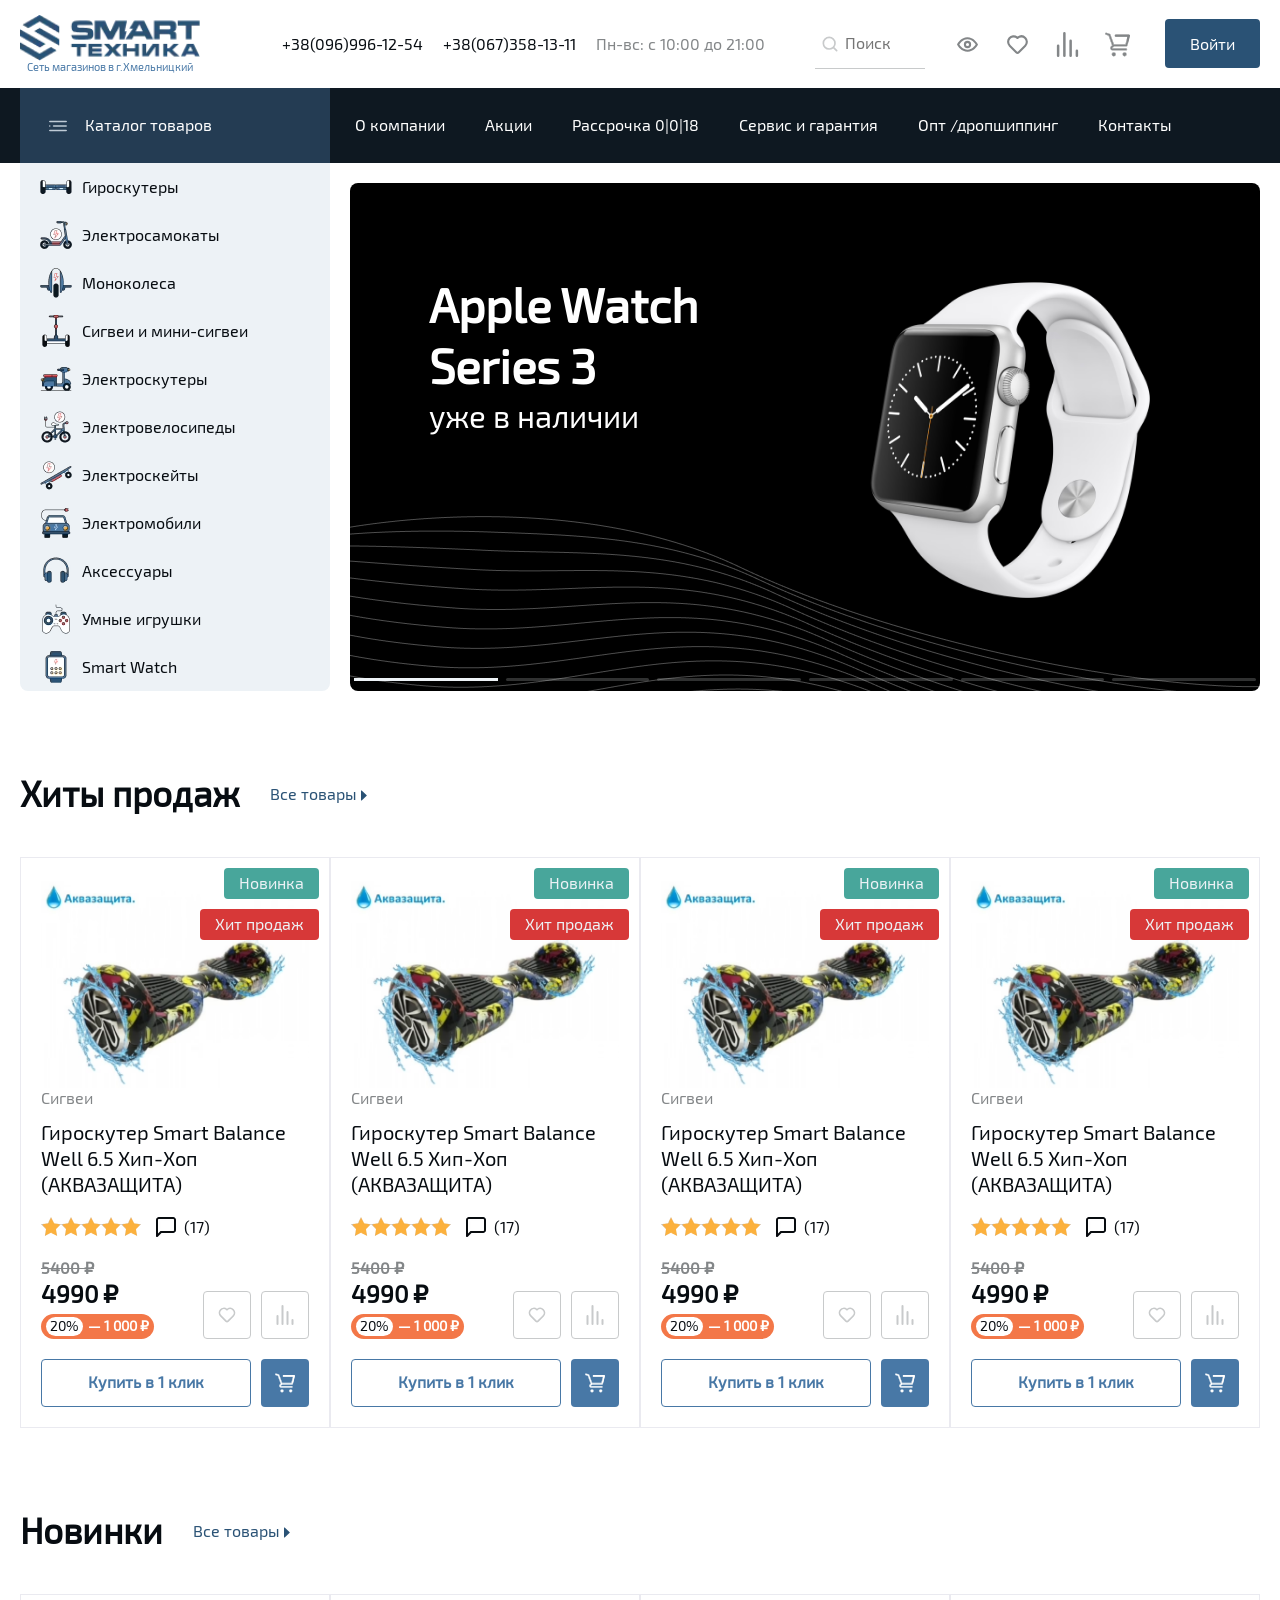
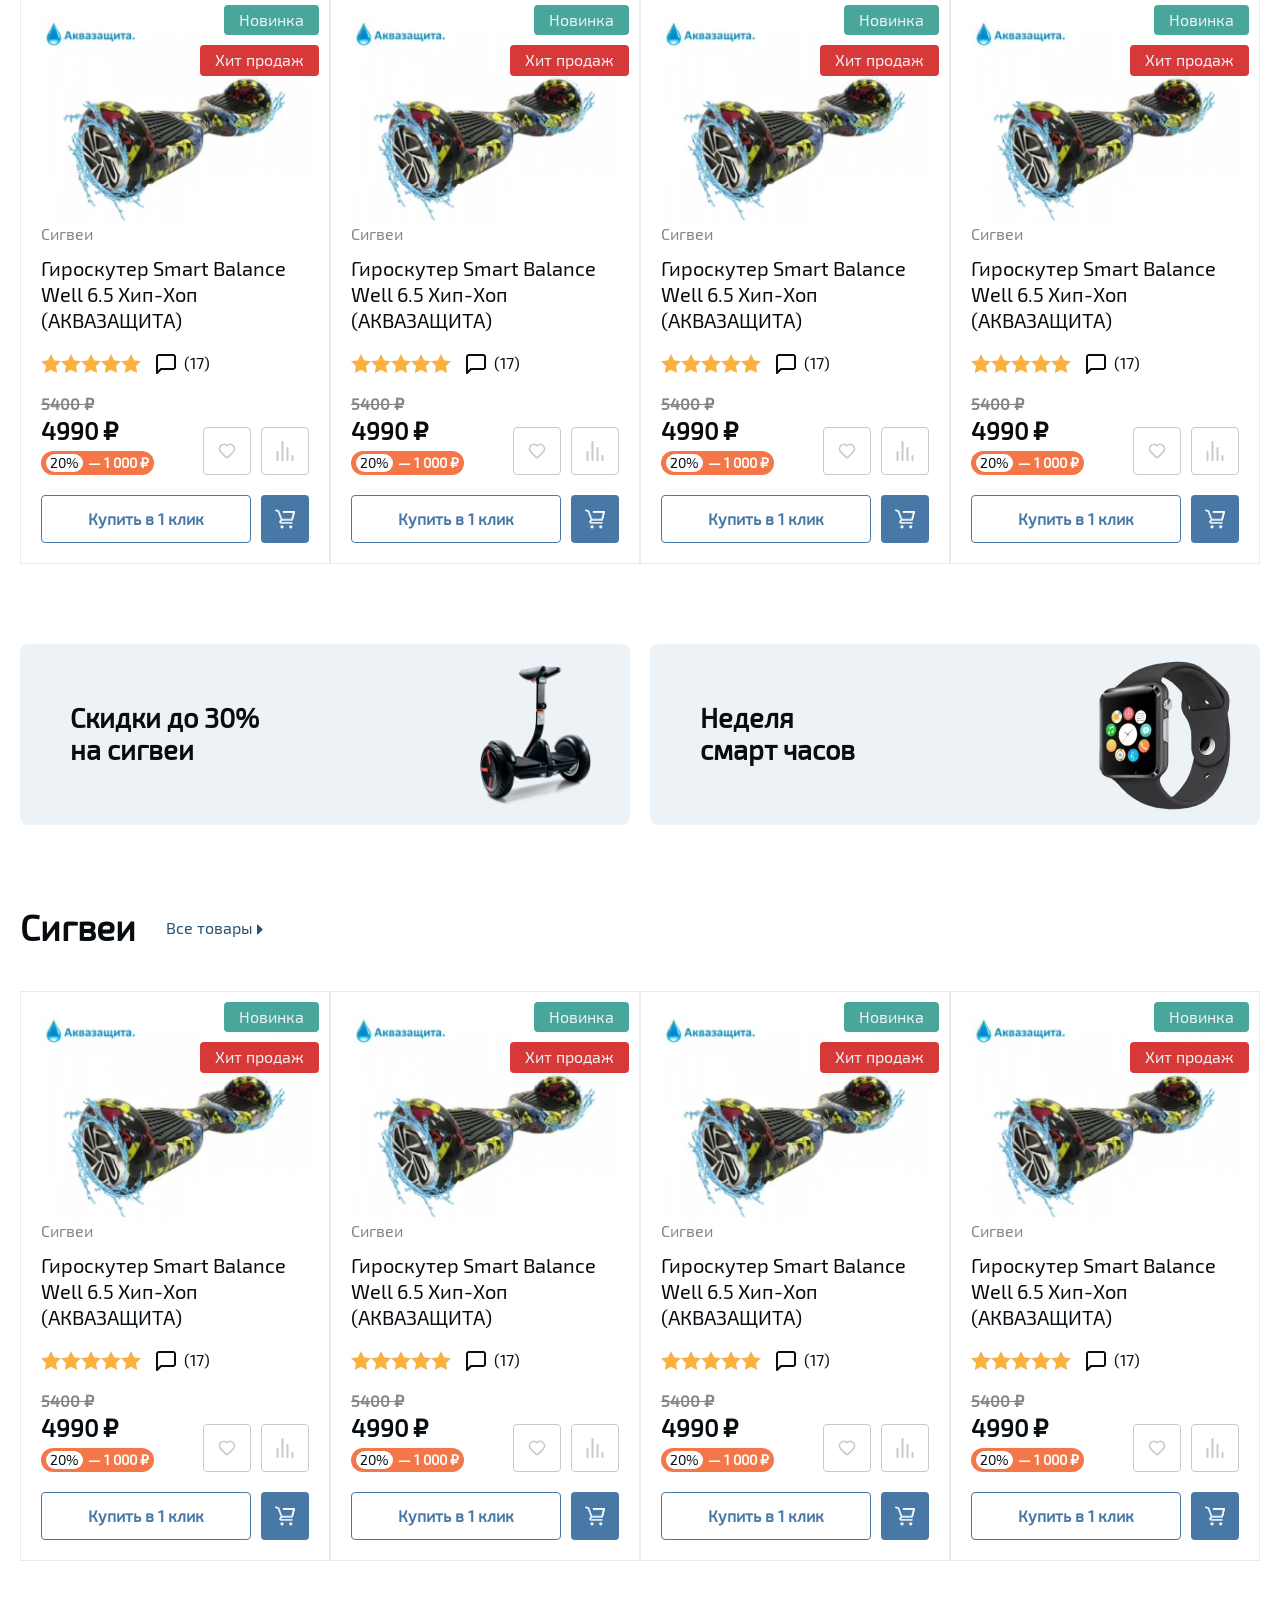
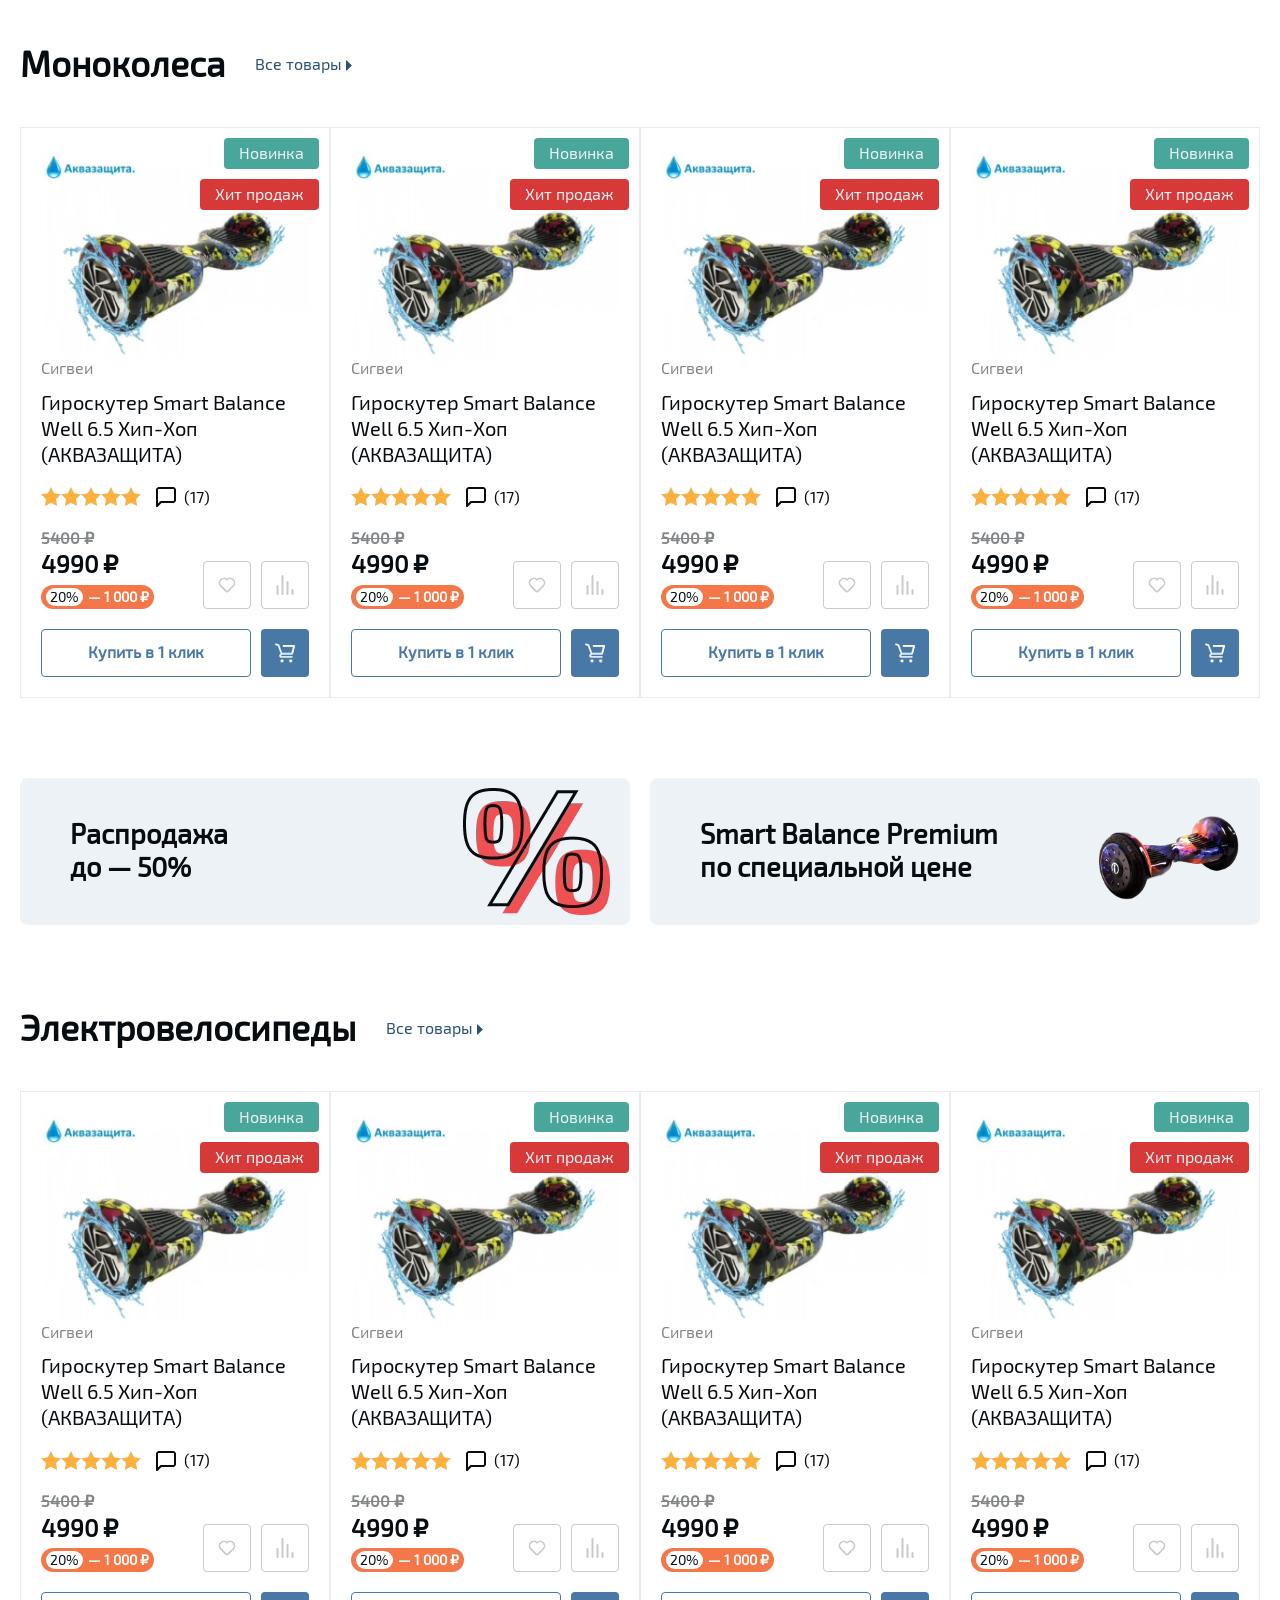
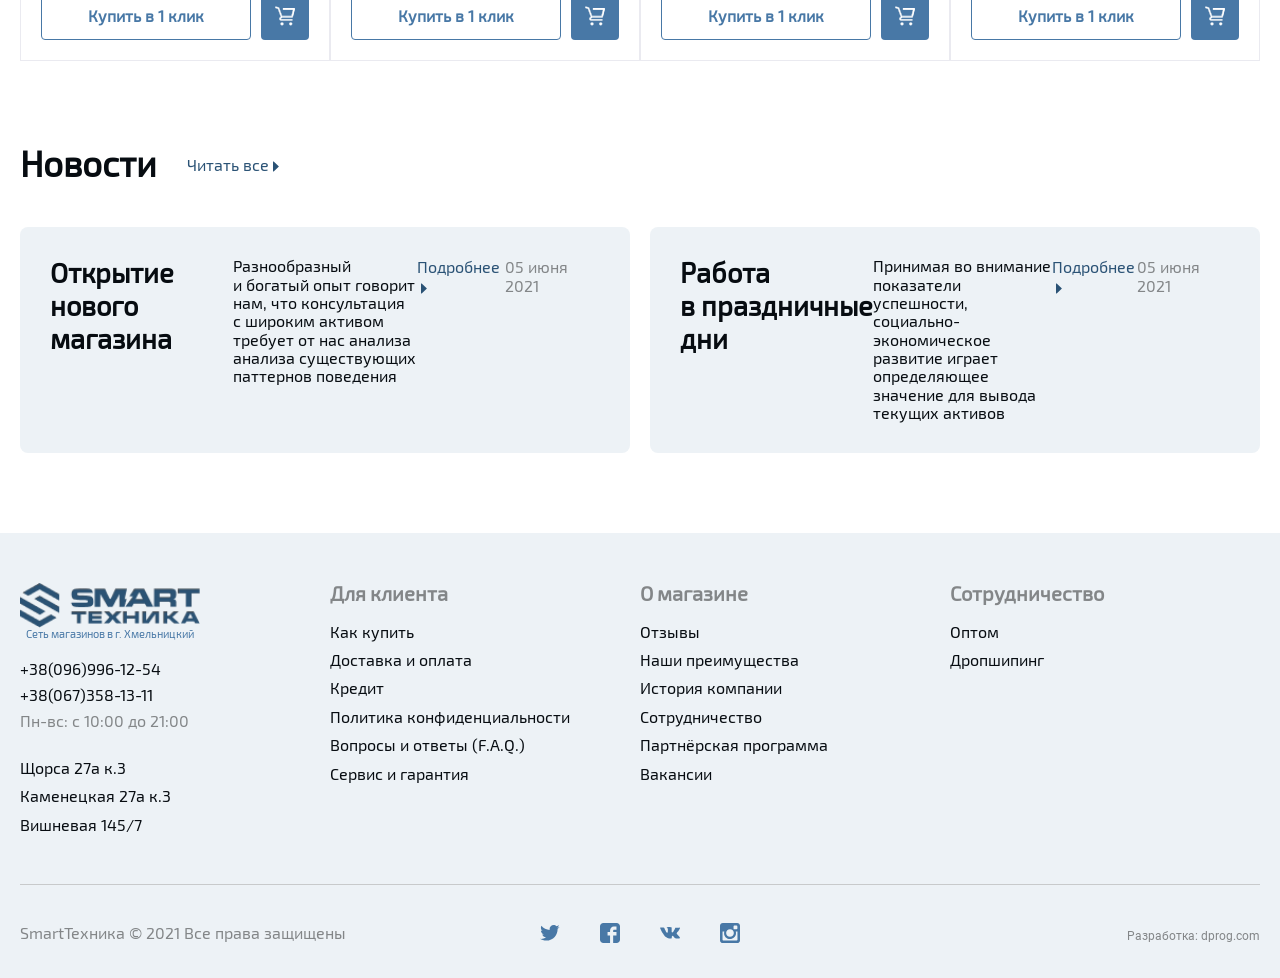
==== commit e8073994: "logo header" ====
--- a/index.html
+++ b/index.html
@@ -17,215 +17,214 @@
 <body class="page__body">
    <div class="wrapper">
       <!-- Шапка сайта -->
-<header class="header lock-padding" id="header">
-   <div class="container">
-
-      <div class="header-top">
-         <!-- Лолотип сайта -->
-         <div class="logo">
-            <a href="index.html" class="logo__link">
-               <picture>
-                  <source srcset="img/logo.avif" type="image/avif">
-                  <source srcset="img/logo.webp" type="image/webp">
-                  <img loading="lazy" src="img/logo.png" alt="Логотип" title="Логотип">
-               </picture>
-               <div class="logo__text">Сеть магазинов в г. Хмельницкий</div>
-            </a>
+      <header class="header lock-padding" id="header">
+         <div class="container">
+
+            <div class="header-top">
+               <!-- Лолотип сайта -->
+               <div class="logo">
+                  <a href="index.html" class="logo__link">
+                     <picture>
+                        <source srcset="img/logo.webp" type="image/webp">
+                        <img loading="lazy" src="img/logo.png" alt="Логотип" title="Логотип">
+                     </picture>
+                     <div class="logo__text">Сеть магазинов в г.Хмельницкий</div>
+                  </a>
+               </div>
+               <div class="info-panel">
+
+                  <div class="contact">
+                     <div class="contact__contact-item">
+                        <a href="tel:+380969961254">+38(096)996-12-54</a>
+                     </div>
+                     <div class="contact__contact-item">
+                        <a href="tel:+380673581311">+38(067)358-13-11</a>
+                     </div>
+                     <div class="contact__contact-item">Пн-вс: с 10:00 до 21:00</div>
+                  </div>
+
+                  <!-- Строка поиска -->
+                  <div class="search">
+                     <form action="" method="post" class="search__form">
+                        <div class="search__content">
+                           <button type="submit" name="button" class="search__button">
+                              <svg class="search-icon">
+                                 <use xlink:href="img/sprite.svg#search"></use>
+                              </svg>
+                           </button>
+                           <div class="search__content-img">
+                              <svg class="search-icon" width="20px" height="20px">
+                                 <use xlink:href="img/sprite.svg#search"></use>
+                              </svg>
+                           </div>
+                           <input type="search" name="search" class="search__input" placeholder="Поиск" />
+                        </div>
+                     </form>
+                  </div>
+
+                  <!-- Panel-icons -->
+                  <div class="icons">
+
+                     <a href="" class="icons__item">
+                        <svg class="panel-svg">
+                           <use xlink:href="img/sprite.svg#eye"></use>
+                        </svg>
+                     </a>
+
+                     <a href="" class="icons__item">
+                        <svg class="panel-svg">
+                           <use xlink:href="img/sprite.svg#like"></use>
+                        </svg>
+                     </a>
+
+                     <a href="" class="icons__item">
+                        <svg class="panel-svg">
+                           <use xlink:href="img/sprite.svg#compare"></use>
+                        </svg>
+                     </a>
+
+                     <a href="" class="icons__item">
+                        <svg class="panel-svg">
+                           <use xlink:href="img/sprite.svg#cart"></use>
+                        </svg>
+                     </a>
+                  </div>
+
+                  <!-- Button -->
+                  <div class="button-login">
+                     <a href="#signin" class="button-login__link popup">Войти</a>
+                  </div>
+                  <!-- Button - end -->
+               </div>
+            </div>
          </div>
-         <div class="info-panel">
-
-            <div class="contact">
-               <div class="contact__contact-item">
-                  <a href="tel:+380969961254">+38(096)996-12-54</a>
-               </div>
-               <div class="contact__contact-item">
-                  <a href="tel:+380673581311">+38(067)358-13-11</a>
-               </div>
-               <div class="contact__contact-item">Пн-вс: с 10:00 до 21:00</div>
+
+         <div class="header-bottom">
+            <div class="container">
+
+               <div data-da=".more-content,991,1" class="header-bottom__content">
+
+                  <!-- Button -->
+                  <!-- <div class="button"> -->
+                  <a href="#" class="button">
+                     <div class="button__icon">
+                        <svg class="panel-link">
+                           <use xlink:href="img/sprite.svg#menu"></use>
+                        </svg>
+                     </div>
+                     <div class="button__link">Каталог товаров</div>
+                  </a>
+                  <!-- </div> -->
+                  <!-- Button - end -->
+                  <nav class="nav" title="header-Меню">
+                     <ul class="nav__list">
+                        <li class="nav__item">
+                           <a href="about.html" class="nav__link">О компании</a>
+                        </li>
+                        <li class="nav__item">
+                           <a href="#" class="nav__link">Акции</a>
+                        </li>
+                        <li class="nav__item">
+                           <a href="#" class="nav__link">Рассрочка <span class="nav__link-span">0|0|18</span></a>
+                        </li>
+                        <li class="nav__item">
+                           <a href="#" class="nav__link">Сервис и гарантия</a>
+                        </li>
+                        <li class="nav__item">
+                           <a href="#" class="nav__link">Опт <span class="nav__link-span">/дропшиппинг</span></a>
+                        </li>
+                        <li class="nav__item">
+                           <a href="#" class="nav__link">Контакты</a>
+                        </li>
+                     </ul>
+                  </nav>
+               </div>
             </div>
-
-            <!-- Строка поиска -->
-            <div class="search">
-               <form action="" method="post" class="search__form">
-                  <div class="search__content">
-                     <button type="submit" name="button" class="search__button">
-                        <svg class="search-icon">
-                           <use xlink:href="img/sprite.svg#search"></use>
-                        </svg>
-                     </button>
-                     <div class="search__content-img">
-                        <svg class="search-icon" width="20px" height="20px">
-                           <use xlink:href="img/sprite.svg#search"></use>
-                        </svg>
-                     </div>
-                     <input type="search" name="search" class="search__input" placeholder="Поиск" />
-                  </div>
-               </form>
+         </div>
+      </header>
+
+      <!-- Форма авторизации -->
+      <div id="signin" class="signin">
+         <div class="signin__body">
+            <div class="signin__content">
+               <div class="signin__header">
+                  <h3 class="signin__header-title">Вход</h3>
+                  <a href="#header" class="signin__close close-popup"></a>
+               </div>
+               <div class="signin__content-body">
+                  <form action="" method="post" enctype="multipart/form-data" class="form" name="form" id="form-auth">
+                     <div class="form-signin">
+                        <label for="name">Эл. почта</label>
+                        <input class="form-signin__input" type="mail" name="mail" id="mail" required />
+
+                        <label for="password">Пароль</label>
+                        <input class="form-signin__input" type="password" name="password" id="password" required />
+                     </div>
+
+                     <div class="form-signin__link-content">
+                        <a href="" class="form-signin__link">Забыли пароль?</a>
+                     </div>
+                     <label class="form-signin__checkbox">
+                        <input type="checkbox" class="form-signin__checkbox-input">
+                        <span class="form-signin__checkbox-content">Запомнить меня</span>
+                     </label>
+
+                     <div class="form-signin__button">
+                        <input class="form-signin__button-link" type="submit" value="Войти">
+                     </div>
+
+                     <div class="form-signin__link-content centered">
+                        <a href="#registration" class="form-signin__link popup">Зарегестрироваться</a>
+                     </div>
+
+                  </form>
+               </div>
             </div>
-
-            <!-- Panel-icons -->
-            <div class="icons">
-
-               <a href="" class="icons__item">
-                  <svg class="panel-svg">
-                     <use xlink:href="img/sprite.svg#eye"></use>
-                  </svg>
-               </a>
-
-               <a href="" class="icons__item">
-                  <svg class="panel-svg">
-                     <use xlink:href="img/sprite.svg#like"></use>
-                  </svg>
-               </a>
-
-               <a href="" class="icons__item">
-                  <svg class="panel-svg">
-                     <use xlink:href="img/sprite.svg#compare"></use>
-                  </svg>
-               </a>
-
-               <a href="" class="icons__item">
-                  <svg class="panel-svg">
-                     <use xlink:href="img/sprite.svg#cart"></use>
-                  </svg>
-               </a>
-            </div>
-
-            <!-- Button -->
-            <div class="button-login">
-               <a href="#signin" class="button-login__link popup">Войти</a>
-            </div>
-            <!-- Button - end -->
          </div>
       </div>
-   </div>
-
-   <div class="header-bottom">
-      <div class="container">
-
-         <div data-da=".more-content,991,1" class="header-bottom__content">
-
-            <!-- Button -->
-            <!-- <div class="button"> -->
-            <a href="#" class="button">
-               <div class="button__icon">
-                  <svg class="panel-link">
-                     <use xlink:href="img/sprite.svg#menu"></use>
-                  </svg>
-               </div>
-               <div class="button__link">Каталог товаров</div>
-            </a>
-            <!-- </div> -->
-            <!-- Button - end -->
-            <nav class="nav" title="header-Меню">
-               <ul class="nav__list">
-                  <li class="nav__item">
-                     <a href="about.html" class="nav__link">О компании</a>
-                  </li>
-                  <li class="nav__item">
-                     <a href="#" class="nav__link">Акции</a>
-                  </li>
-                  <li class="nav__item">
-                     <a href="#" class="nav__link">Рассрочка <span class="nav__link-span">0|0|18</span></a>
-                  </li>
-                  <li class="nav__item">
-                     <a href="#" class="nav__link">Сервис и гарантия</a>
-                  </li>
-                  <li class="nav__item">
-                     <a href="#" class="nav__link">Опт <span class="nav__link-span">/дропшиппинг</span></a>
-                  </li>
-                  <li class="nav__item">
-                     <a href="#" class="nav__link">Контакты</a>
-                  </li>
-               </ul>
-            </nav>
+
+      <!-- Форма регистраци -->
+      <div id="registration" class="signin reg">
+         <div class="signin__body">
+            <div class="signin__content">
+               <div class="signin__header">
+                  <h3 class="signin__header-title">Регистрация</h3>
+                  <div class="signin__close close-popup"></div>
+               </div>
+               <div class="signin__content-body">
+                  <form action="" method="post" enctype="multipart/form-data" class="form" name="form" id="form-reg">
+
+                     <div class="form-signin">
+                        <label for="name">Имя</label>
+                        <input class="form-signin__input" type="text" name="name" id="name" required />
+
+                        <label for="name">Эл. почта</label>
+                        <input class="form-signin__input" type="email" name="email" id="email" required />
+
+                        <label for="phone">Номер телефона</label>
+                        <input class="form-signin__input" type="tel" name="phone" id="phone" required />
+
+                        <label for="password">Придумайте пароль</label>
+                        <input class="form-signin__input" type="password" name="password" id="password-reg" required />
+                     </div>
+                     <div class="form-signin__link-content">
+                        <div class="form-sign__text"></div>Регистрируясь, вы соглашаетесь с 
+                        <a href="" class="form-signin__link">пользовательским соглашением</a>
+                     </div>
+
+                     <div class="form-signin__button">
+                        <input class="form-signin__button-link" type="submit" value="Войти">
+                     </div>
+
+                     <div class="form-signin__link-content centered">
+                        <a href="#signin" class="form-signin__link  popup">Я уже зарегистрирован</a>
+                     </div>
+
+                  </form>
+               </div>
+            </div>
          </div>
       </div>
-   </div>
-</header>
-
-<!-- Форма авторизации -->
-<div id="signin" class="signin">
-   <div class="signin__body">
-      <div class="signin__content">
-         <div class="signin__header">
-            <h3 class="signin__header-title">Вход</h3>
-            <a href="#header" class="signin__close close-popup"></a>
-         </div>
-         <div class="signin__content-body">
-            <form action="" method="post" enctype="multipart/form-data" class="form" name="form" id="form-auth">
-               <div class="form-signin">
-                  <label for="name">Эл. почта</label>
-                  <input class="form-signin__input" type="mail" name="mail" id="mail" required />
-
-                  <label for="password">Пароль</label>
-                  <input class="form-signin__input" type="password" name="password" id="password" required />
-               </div>
-
-               <div class="form-signin__link-content">
-                  <a href="" class="form-signin__link">Забыли пароль?</a>
-               </div>
-               <label class="form-signin__checkbox">
-                  <input type="checkbox" class="form-signin__checkbox-input">
-                  <span class="form-signin__checkbox-content">Запомнить меня</span>
-               </label>
-
-               <div class="form-signin__button">
-                  <input class="form-signin__button-link" type="submit" value="Войти">
-               </div>
-
-               <div class="form-signin__link-content centered">
-                  <a href="#registration" class="form-signin__link popup">Зарегестрироваться</a>
-               </div>
-
-            </form>
-         </div>
-      </div>
-   </div>
-</div>
-
-<!-- Форма регистраци -->
-<div id="registration" class="signin reg">
-   <div class="signin__body">
-      <div class="signin__content">
-         <div class="signin__header">
-            <h3 class="signin__header-title">Регистрация</h3>
-            <div class="signin__close close-popup"></div>
-         </div>
-         <div class="signin__content-body">
-            <form action="" method="post" enctype="multipart/form-data" class="form" name="form" id="form-reg">
-
-               <div class="form-signin">
-                  <label for="name">Имя</label>
-                  <input class="form-signin__input" type="text" name="name" id="name" required />
-
-                  <label for="name">Эл. почта</label>
-                  <input class="form-signin__input" type="email" name="email" id="email" required />
-
-                  <label for="phone">Номер телефона</label>
-                  <input class="form-signin__input" type="tel" name="phone" id="phone" required />
-
-                  <label for="password">Придумайте пароль</label>
-                  <input class="form-signin__input" type="password" name="password" id="password-reg" required />
-               </div>
-               <div class="form-signin__link-content">
-                  <div class="form-sign__text"></div>Регистрируясь, вы соглашаетесь с 
-                  <a href="" class="form-signin__link">пользовательским соглашением</a>
-               </div>
-
-               <div class="form-signin__button">
-                  <input class="form-signin__button-link" type="submit" value="Войти">
-               </div>
-
-               <div class="form-signin__link-content centered">
-                  <a href="#signin" class="form-signin__link  popup">Я уже зарегистрирован</a>
-               </div>
-
-            </form>
-         </div>
-      </div>
-   </div>
-</div>
 
       <section class="sub-header">
          <div class="container">
@@ -3400,312 +3399,312 @@
       </section>
 
       <footer class="footer">
-   <div class="container">
-
-      <div class="footer-content">
-         <!-- Первая колонка -->
-         <div class="footer-content__column">
-
-            <!-- Лолотип сайта -->
-            <div class="logo">
-               <a href="index.html">
-                  <picture>
-                     <source srcset="img/logo.avif" type="image/avif">
-                     <source srcset="img/logo.webp" type="image/webp">
-                     <img loading="lazy" src="img/logo.png" alt="Логотип" title="Логотип">
-                  </picture>
-                  <div class="logo__text">Сеть магазинов в г. Хмельницкий</div>
+         <div class="container">
+
+            <div class="footer-content">
+               <!-- Первая колонка -->
+               <div class="footer-content__column">
+
+                  <!-- Лолотип сайта -->
+                  <div class="logo">
+                     <a href="index.html">
+                        <picture>
+                           <source srcset="img/logo.avif" type="image/avif">
+                           <source srcset="img/logo.webp" type="image/webp">
+                           <img loading="lazy" src="img/logo.png" alt="Логотип" title="Логотип">
+                        </picture>
+                        <div class="logo__text">Сеть магазинов в г. Хмельницкий</div>
+                     </a>
+                  </div>
+
+                  <div class="contact">
+                     <div class="contact__contact-item">
+                        <a href="tel:+380969961254">+38(096)996-12-54</a>
+                     </div>
+                     <div class="contact__contact-item">
+                        <a href="tel:+380673581311">+38(067)358-13-11</a>
+                     </div>
+                     <div class="contact__contact-item">Пн-вс: с 10:00 до 21:00</div>
+                  </div>
+                  <!-- Адреса -->
+                  <div class="adress">
+                     <div class="adress__item">
+                        Щорса 27а к.3
+                     </div>
+                     <div class="adress__item">
+                        Каменецкая 27а к.3
+                     </div>
+                     <div class="adress__item">
+                        Вишневая 145/7
+                     </div>
+                  </div>
+               </div>
+
+               <!-- Вторая колонка -->
+               <div class="footer-content__column">
+                  <div class="footer-content__title">Для клиента</div>
+                  <div class="footer-content__text">
+                     <div class="footer-content__text-item">
+                        <a href="" class="footer-content__text-link">Как купить</a>
+                     </div>
+                     <div class="footer-content__text-item">
+                        <a href="" class="footer-content__text-link">Доставка и оплата</a>
+                     </div>
+                     <div class="footer-content__text-item">
+                        <a href="" class="footer-content__text-link">Кредит</a>
+                     </div>
+                     <div class="footer-content__text-item">
+                        <a href="" class="footer-content__text-link">Политика конфиденциальности</a>
+                     </div>
+                     <div class="footer-content__text-item">
+                        <a href="" class="footer-content__text-link">Вопросы и ответы (F.A.Q.)</a>
+                     </div>
+                     <div class="footer-content__text-item">
+                        <a href="" class="footer-content__text-link">Сервис и гарантия</a>
+                     </div>
+                  </div>
+               </div>
+
+               <!-- Третяя колонка -->
+               <div class="footer-content__column">
+                  <div class="footer-content__title">О магазине</div>
+                  <div class="footer-content__text">
+                     <div class="footer-content__text-item">
+                        <a href="" class="footer-content__text-link">Отзывы</a>
+                     </div>
+                     <div class="footer-content__text-item">
+                        <a href="" class="footer-content__text-link">Наши преимущества</a>
+                     </div>
+                     <div class="footer-content__text-item">
+                        <a href="" class="footer-content__text-link">История компании</a>
+                     </div>
+                     <div class="footer-content__text-item">
+                        <a href="" class="footer-content__text-link">Сотрудничество</a>
+                     </div>
+                     <div class="footer-content__text-item">
+                        <a href="" class="footer-content__text-link">Партнёрская программа</a>
+                     </div>
+                     <div class="footer-content__text-item">
+                        <a href="" class="footer-content__text-link">Вакансии</a>
+                     </div>
+                  </div>
+               </div>
+
+               <!-- Четвертая олонка -->
+               <div class="footer-content__column">
+                  <div class="footer-content__title">Сотрудничество</div>
+                  <div class="footer-content__text">
+                     <div class="footer-content__text-item">
+                        <a href="" class="footer-content__text-link">Оптом</a>
+                     </div>
+                     <div class="footer-content__text-item">
+                        <a href="" class="footer-content__text-link">Дропшипинг</a>
+                     </div>
+                  </div>
+               </div>
+            </div>
+
+            <!-- Нижний футер -->
+            <div class="footer-bottom">
+
+               <div class="footer-bottom__social-content">
+                  <div class="footer-bottom__social">
+
+                     <!-- Twitter -->
+                     <div class="footer-bottom__social-img">
+                        <a href="footer-bottom__social-link">
+                           <svg class="footer-soc">
+                              <use xlink:href="img/sprite.svg#twitter"></use>
+                           </svg>
+                        </a>
+                     </div>
+
+                     <!-- facebook -->
+                     <div class="footer-bottom__social-img">
+                        <a href="footer-bottom__social-link">
+                           <svg class="footer-soc">
+                              <use xlink:href="img/sprite.svg#facebook"></use>
+                           </svg>
+                        </a>
+                     </div>
+
+                     <!-- vk -->
+                     <div class="footer-bottom__social-img">
+                        <a href="footer-bottom__social-link">
+                           <svg class="footer-soc">
+                              <use xlink:href="img/sprite.svg#vk"></use>
+                           </svg>
+                        </a>
+                     </div>
+
+                     <!-- instagramm -->
+                     <div class="footer-bottom__social-img">
+                        <a href="footer-bottom__social-link">
+                           <svg class="footer-soc">
+                              <use xlink:href="img/sprite.svg#instagram"></use>
+                           </svg>
+                        </a>
+                     </div>
+                  </div>
+               </div>
+
+               <div class="footer-bottom__text-content">
+                  <div class="footer-bottom__text">
+                     <div class="footer-bottom__text-paragraph">
+                        SmartТехника © 2021 Все права защищены
+                     </div>
+                  </div>
+
+                  <div class="footer-bottom__text">
+                     <a href="" class="footer-bottom__text-link">Разработка: dprog.com</a>
+                  </div>
+               </div>
+            </div>
+
+         </div>
+      </footer>
+
+   </div>
+
+   <div class="panel-block">
+      <!-- Панель навигации для мобильных устройств -->
+      <div class="panel">
+         <div class="panel-content">
+
+            <!-- Ноme -->
+            <div class="panel-content__item">
+               <a href="index.html" class="panel-content__link">
+                  <div class="panel-content__item-img">
+                     <svg class="panel-link">
+                        <use xlink:href="img/sprite.svg#home"></use>
+                     </svg>
+                  </div>
+                  <div class="panel-content__link-title">
+                     Главная
+                  </div>
                </a>
             </div>
 
-            <div class="contact">
-               <div class="contact__contact-item">
-                  <a href="tel:+380969961254">+38(096)996-12-54</a>
-               </div>
-               <div class="contact__contact-item">
-                  <a href="tel:+380673581311">+38(067)358-13-11</a>
-               </div>
-               <div class="contact__contact-item">Пн-вс: с 10:00 до 21:00</div>
+            <!-- Catalog -->
+            <div class="panel-content__item">
+               <a href="#catalog-menu" class="panel-content__link popup">
+                  <div class="panel-content__item-img">
+                     <svg class="panel-link">
+                        <use xlink:href="img/sprite.svg#menu"></use>
+                     </svg>
+                  </div>
+                  <div class="panel-content__link-title">
+                     Каталог
+                  </div>
+               </a>
             </div>
-            <!-- Адреса -->
-            <div class="adress">
-               <div class="adress__item">
-                  Щорса 27а к.3
-               </div>
-               <div class="adress__item">
-                  Каменецкая 27а к.3
-               </div>
-               <div class="adress__item">
-                  Вишневая 145/7
-               </div>
+
+            <!-- Shopping-cart -->
+            <div class="panel-content__item">
+               <a href="" class="panel-content__link">
+                  <div class="panel-content__item-img">
+                     <svg class="panel-link">
+                        <use xlink:href="img/sprite.svg#cart"></use>
+                     </svg>
+                  </div>
+                  <div class="panel-content__link-title">
+                     Корзина
+                  </div>
+               </a>
             </div>
-         </div>
-
-         <!-- Вторая колонка -->
-         <div class="footer-content__column">
-            <div class="footer-content__title">Для клиента</div>
-            <div class="footer-content__text">
-               <div class="footer-content__text-item">
-                  <a href="" class="footer-content__text-link">Как купить</a>
-               </div>
-               <div class="footer-content__text-item">
-                  <a href="" class="footer-content__text-link">Доставка и оплата</a>
-               </div>
-               <div class="footer-content__text-item">
-                  <a href="" class="footer-content__text-link">Кредит</a>
-               </div>
-               <div class="footer-content__text-item">
-                  <a href="" class="footer-content__text-link">Политика конфиденциальности</a>
-               </div>
-               <div class="footer-content__text-item">
-                  <a href="" class="footer-content__text-link">Вопросы и ответы (F.A.Q.)</a>
-               </div>
-               <div class="footer-content__text-item">
-                  <a href="" class="footer-content__text-link">Сервис и гарантия</a>
-               </div>
+
+            <!-- Search -->
+            <div class="panel-content__item">
+               <a href="#search-menu" class="panel-content__link popup">
+                  <div class="panel-content__item-img">
+                     <svg class="panel-link">
+                        <use xlink:href="img/sprite.svg#search"></use>
+                     </svg>
+                  </div>
+                  <div class="panel-content__link-title">
+                     Поиск
+                  </div>
+               </a>
             </div>
-         </div>
-
-         <!-- Третяя колонка -->
-         <div class="footer-content__column">
-            <div class="footer-content__title">О магазине</div>
-            <div class="footer-content__text">
-               <div class="footer-content__text-item">
-                  <a href="" class="footer-content__text-link">Отзывы</a>
-               </div>
-               <div class="footer-content__text-item">
-                  <a href="" class="footer-content__text-link">Наши преимущества</a>
-               </div>
-               <div class="footer-content__text-item">
-                  <a href="" class="footer-content__text-link">История компании</a>
-               </div>
-               <div class="footer-content__text-item">
-                  <a href="" class="footer-content__text-link">Сотрудничество</a>
-               </div>
-               <div class="footer-content__text-item">
-                  <a href="" class="footer-content__text-link">Партнёрская программа</a>
-               </div>
-               <div class="footer-content__text-item">
-                  <a href="" class="footer-content__text-link">Вакансии</a>
-               </div>
-            </div>
-         </div>
-
-         <!-- Четвертая олонка -->
-         <div class="footer-content__column">
-            <div class="footer-content__title">Сотрудничество</div>
-            <div class="footer-content__text">
-               <div class="footer-content__text-item">
-                  <a href="" class="footer-content__text-link">Оптом</a>
-               </div>
-               <div class="footer-content__text-item">
-                  <a href="" class="footer-content__text-link">Дропшипинг</a>
-               </div>
+
+            <!--  Еще ... -->
+            <div class="panel-content__item">
+               <a href="#more" class="panel-content__link popup">
+                  <div class="panel-content__item-img">
+                     <div class="panel-content__dots">
+                        <div class="panel-content__dot"></div>
+                        <div class="panel-content__dot"></div>
+                        <div class="panel-content__dot"></div>
+                     </div>
+                  </div>
+                  <div class="panel-content__link-title">
+                     Ещё
+                  </div>
+               </a>
             </div>
          </div>
       </div>
 
-      <!-- Нижний футер -->
-      <div class="footer-bottom">
-
-         <div class="footer-bottom__social-content">
-            <div class="footer-bottom__social">
-
-               <!-- Twitter -->
-               <div class="footer-bottom__social-img">
-                  <a href="footer-bottom__social-link">
-                     <svg class="footer-soc">
-                        <use xlink:href="img/sprite.svg#twitter"></use>
-                     </svg>
-                  </a>
-               </div>
-
-               <!-- facebook -->
-               <div class="footer-bottom__social-img">
-                  <a href="footer-bottom__social-link">
-                     <svg class="footer-soc">
-                        <use xlink:href="img/sprite.svg#facebook"></use>
-                     </svg>
-                  </a>
-               </div>
-
-               <!-- vk -->
-               <div class="footer-bottom__social-img">
-                  <a href="footer-bottom__social-link">
-                     <svg class="footer-soc">
-                        <use xlink:href="img/sprite.svg#vk"></use>
-                     </svg>
-                  </a>
-               </div>
-
-               <!-- instagramm -->
-               <div class="footer-bottom__social-img">
-                  <a href="footer-bottom__social-link">
-                     <svg class="footer-soc">
-                        <use xlink:href="img/sprite.svg#instagram"></use>
-                     </svg>
-                  </a>
-               </div>
-            </div>
-         </div>
-
-         <div class="footer-bottom__text-content">
-            <div class="footer-bottom__text">
-               <div class="footer-bottom__text-paragraph">
-                  SmartТехника © 2021 Все права защищены
-               </div>
-            </div>
-
-            <div class="footer-bottom__text">
-               <a href="" class="footer-bottom__text-link">Разработка: dprog.com</a>
+      <!-- Форма поиск-Меню <991 -->
+      <div id="search-menu" class="signin search-menu">
+         <div class="signin__body">
+            <div class="signin__content">
+               <div class="signin__header">
+                  <div class="signin__header-content">
+                     <h3 class="signin__header-title">Поиск</h3>
+                     <a href="#header" class="signin__close close-popup"></a>
+                  </div>
+               </div>
+               <form action="" method="post" class="search__form">
+                  <div class="search__content">
+                     <button type="submit" name="button" class="search__button">
+                        <svg class="search-icon">
+                           <use xlink:href="img/sprite.svg#search"></use>
+                        </svg>
+                     </button>
+                     <input type="search" name="search" class="search__input"
+                        placeholder="Введите запрос, например «Smart balance»" />
+                  </div>
+               </form>
             </div>
          </div>
       </div>
 
-   </div>
-</footer>
-
-   </div>
-
-   <div class="panel-block">
-   <!-- Панель навигации для мобильных устройств -->
-   <div class="panel">
-      <div class="panel-content">
-
-         <!-- Ноme -->
-         <div class="panel-content__item">
-            <a href="index.html" class="panel-content__link">
-               <div class="panel-content__item-img">
-                  <svg class="panel-link">
-                     <use xlink:href="img/sprite.svg#home"></use>
-                  </svg>
-               </div>
-               <div class="panel-content__link-title">
-                  Главная
-               </div>
-            </a>
-         </div>
-
-         <!-- Catalog -->
-         <div class="panel-content__item">
-            <a href="#catalog-menu" class="panel-content__link popup">
-               <div class="panel-content__item-img">
-                  <svg class="panel-link">
-                     <use xlink:href="img/sprite.svg#menu"></use>
-                  </svg>
-               </div>
-               <div class="panel-content__link-title">
-                  Каталог
-               </div>
-            </a>
-         </div>
-
-         <!-- Shopping-cart -->
-         <div class="panel-content__item">
-            <a href="" class="panel-content__link">
-               <div class="panel-content__item-img">
-                  <svg class="panel-link">
-                     <use xlink:href="img/sprite.svg#cart"></use>
-                  </svg>
-               </div>
-               <div class="panel-content__link-title">
-                  Корзина
-               </div>
-            </a>
-         </div>
-
-         <!-- Search -->
-         <div class="panel-content__item">
-            <a href="#search-menu" class="panel-content__link popup">
-               <div class="panel-content__item-img">
-                  <svg class="panel-link">
-                     <use xlink:href="img/sprite.svg#search"></use>
-                  </svg>
-               </div>
-               <div class="panel-content__link-title">
-                  Поиск
-               </div>
-            </a>
-         </div>
-
-         <!--  Еще ... -->
-         <div class="panel-content__item">
-            <a href="#more" class="panel-content__link popup">
-               <div class="panel-content__item-img">
-                  <div class="panel-content__dots">
-                     <div class="panel-content__dot"></div>
-                     <div class="panel-content__dot"></div>
-                     <div class="panel-content__dot"></div>
-                  </div>
-               </div>
-               <div class="panel-content__link-title">
-                  Ещё
-               </div>
-            </a>
+      <!-- Каталог-Меню <991 -->
+      <div id="catalog-menu" class="signin search-menu">
+         <div class="signin__body">
+            <div class="signin__content">
+               <div class="signin__header">
+                  <div class="signin__header-content">
+                     <h3 class="signin__header-title">Каталог</h3>
+                     <a href="#header" class="signin__close close-popup"></a>
+                  </div>
+               </div>
+               <div class="catalog-content">
+
+               </div>
+            </div>
          </div>
       </div>
-   </div>
-
-   <!-- Форма поиск-Меню <991 -->
-   <div id="search-menu" class="signin search-menu">
-      <div class="signin__body">
-         <div class="signin__content">
-            <div class="signin__header">
-               <div class="signin__header-content">
-                  <h3 class="signin__header-title">Поиск</h3>
-                  <a href="#header" class="signin__close close-popup"></a>
-               </div>
-            </div>
-            <form action="" method="post" class="search__form">
-               <div class="search__content">
-                  <button type="submit" name="button" class="search__button">
-                     <svg class="search-icon">
-                        <use xlink:href="img/sprite.svg#search"></use>
-                     </svg>
-                  </button>
-                  <input type="search" name="search" class="search__input"
-                     placeholder="Введите запрос, например «Smart balance»" />
-               </div>
-            </form>
-         </div>
-      </div>
-   </div>
-
-   <!-- Каталог-Меню <991 -->
-   <div id="catalog-menu" class="signin search-menu">
-      <div class="signin__body">
-         <div class="signin__content">
-            <div class="signin__header">
-               <div class="signin__header-content">
-                  <h3 class="signin__header-title">Каталог</h3>
-                  <a href="#header" class="signin__close close-popup"></a>
-               </div>
-            </div>
-            <div class="catalog-content">
-
+
+      <!-- Каталог-Меню Еще <991 -->
+      <div id="more" class="signin search-menu">
+         <div class="signin__body">
+            <div class="signin__content">
+               <div class="signin__header">
+                  <div class="signin__header-content">
+                     <h3 class="signin__header-title">Еще</h3>
+                     <a href="#header" class="signin__close close-popup"></a>
+                  </div>
+               </div>
+               <div class="more-content">
+
+               </div>
             </div>
          </div>
       </div>
    </div>
 
-   <!-- Каталог-Меню Еще <991 -->
-   <div id="more" class="signin search-menu">
-      <div class="signin__body">
-         <div class="signin__content">
-            <div class="signin__header">
-               <div class="signin__header-content">
-                  <h3 class="signin__header-title">Еще</h3>
-                  <a href="#header" class="signin__close close-popup"></a>
-               </div>
-            </div>
-            <div class="more-content">
-
-            </div>
-         </div>
-      </div>
-   </div>
-</div>
-
 </body>
 
 </html>
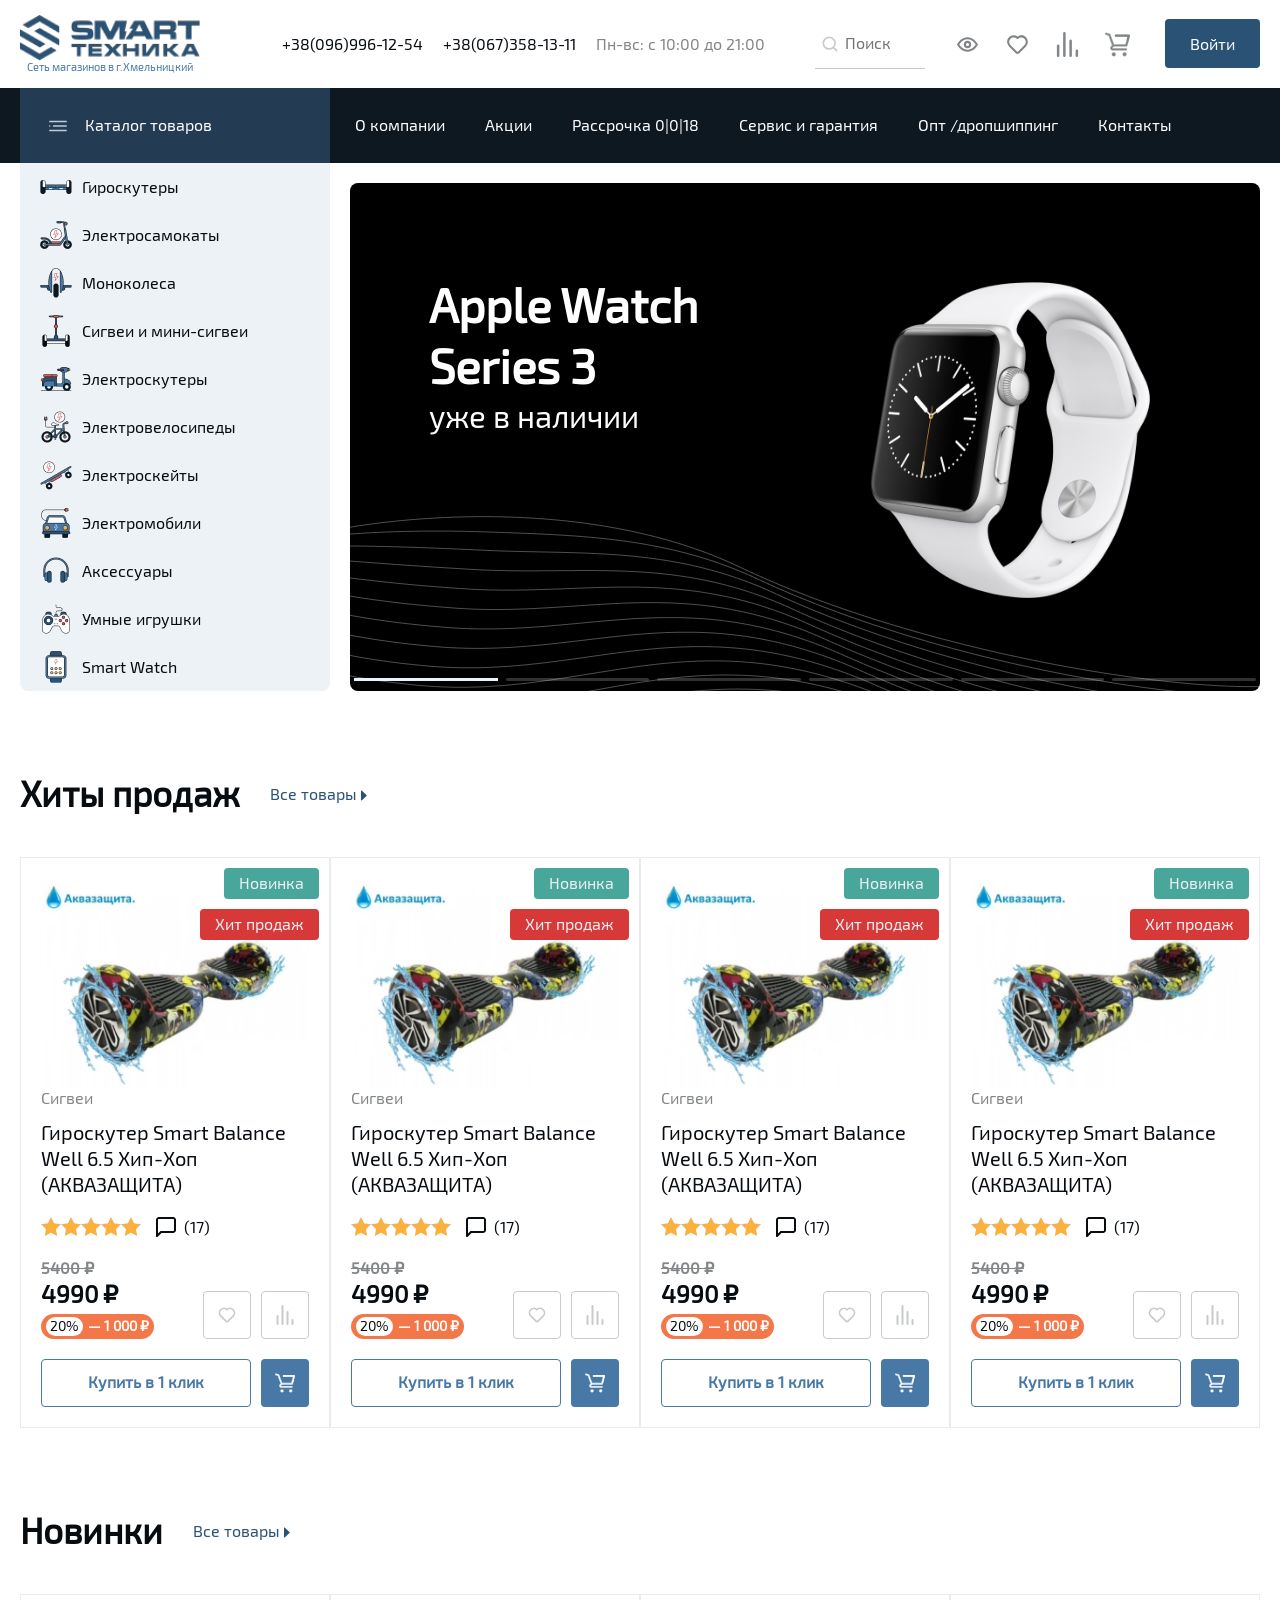
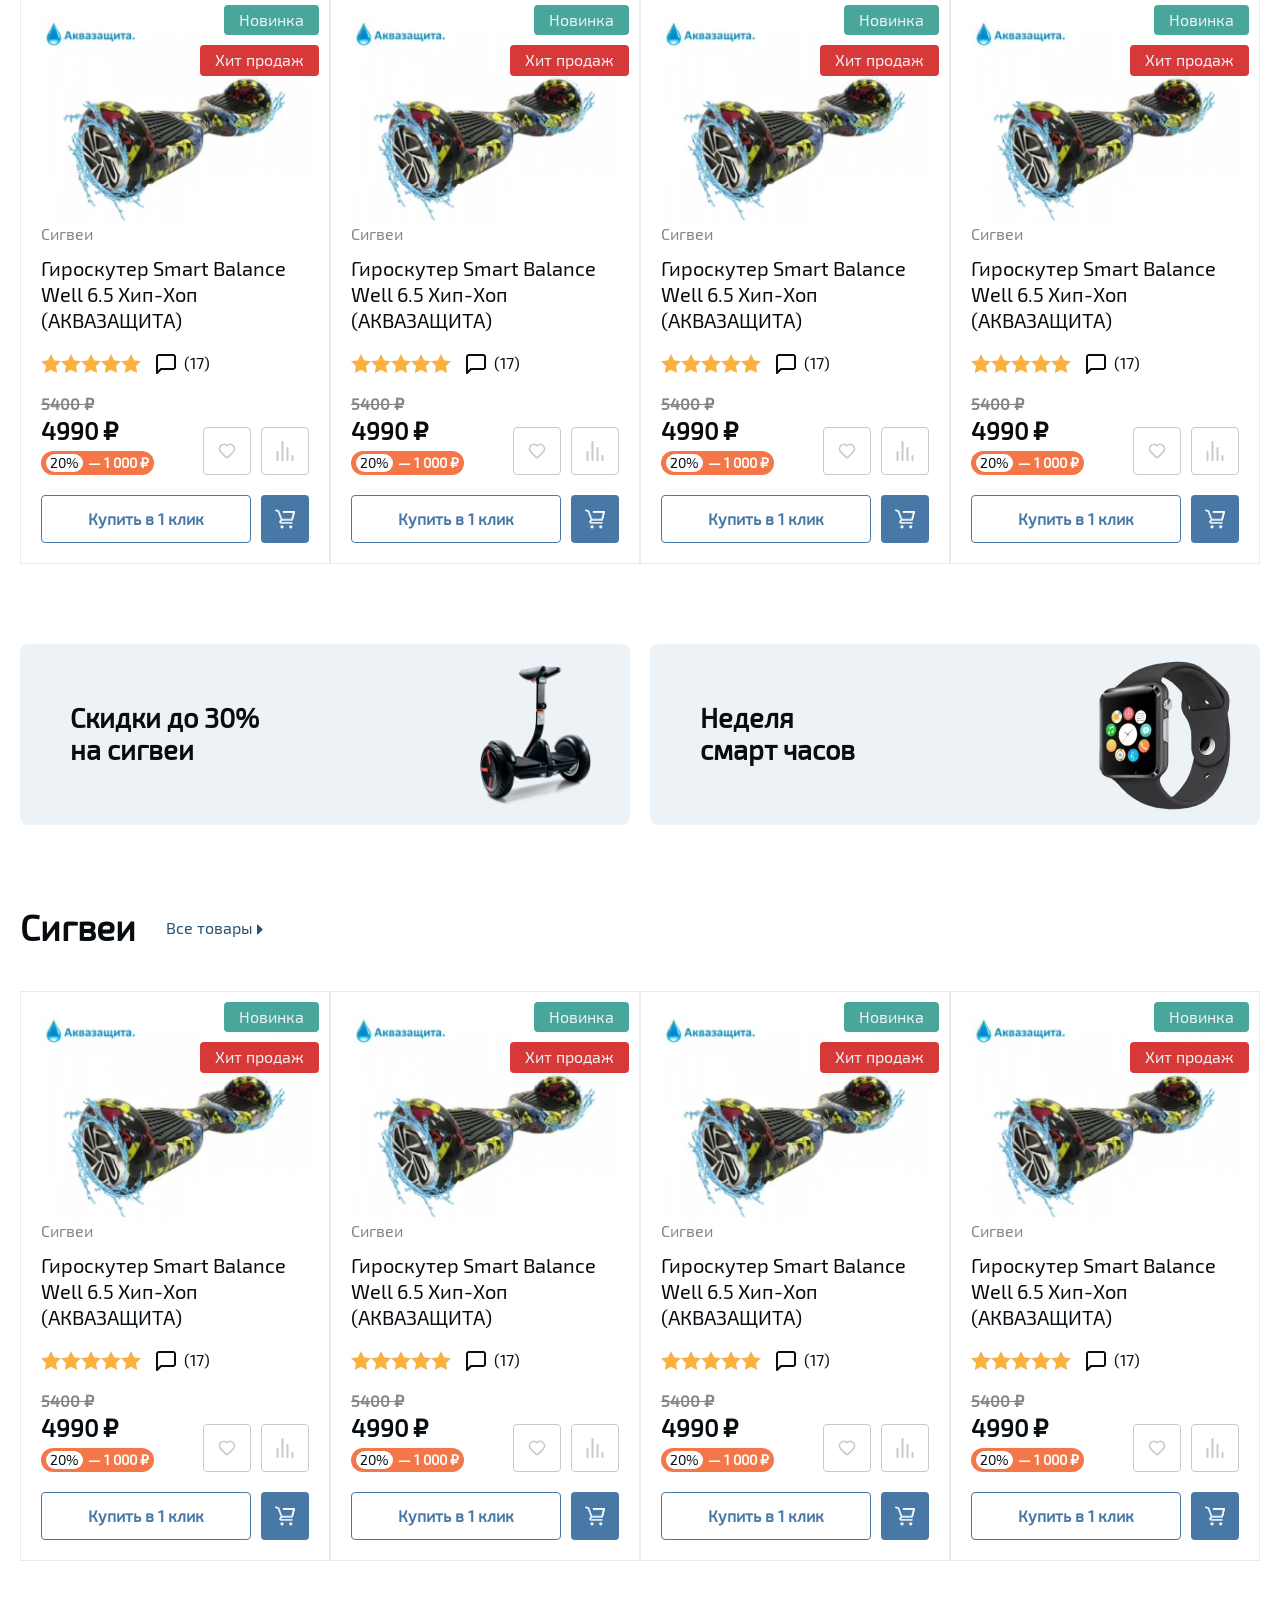
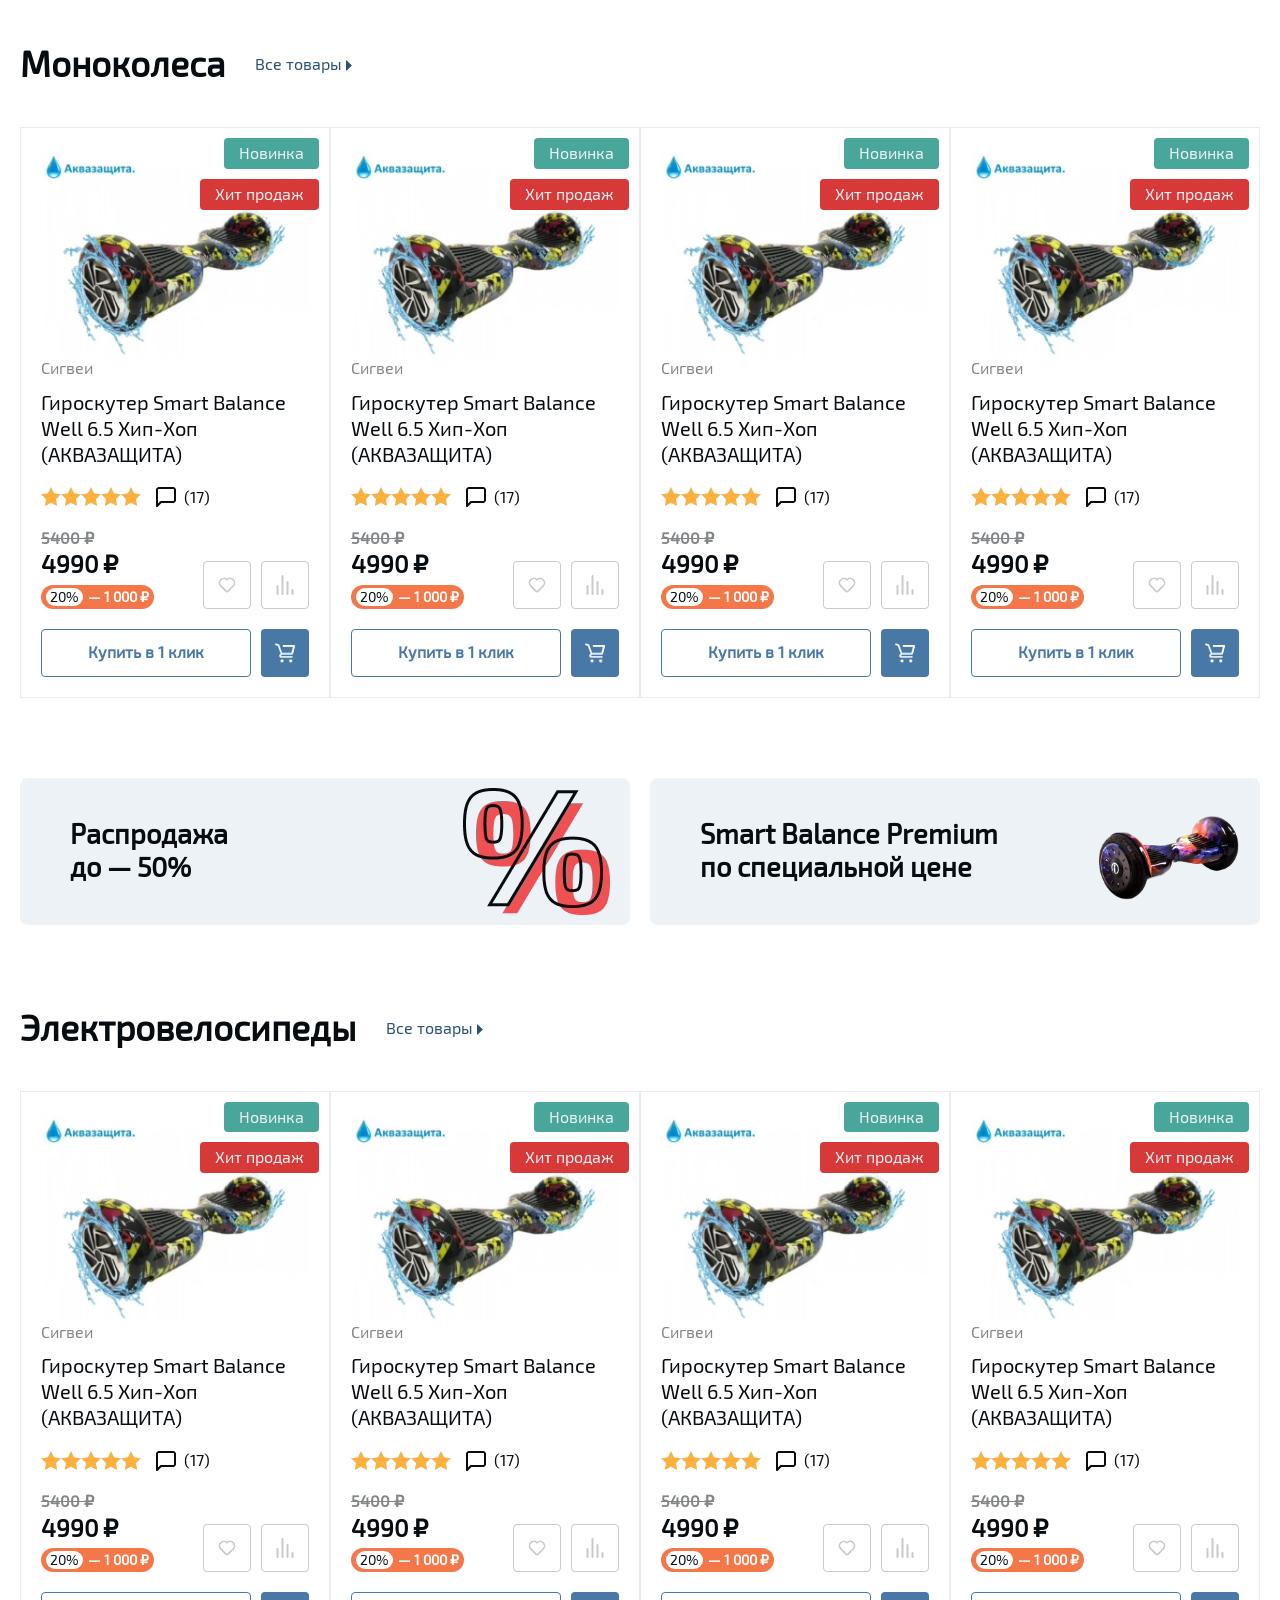
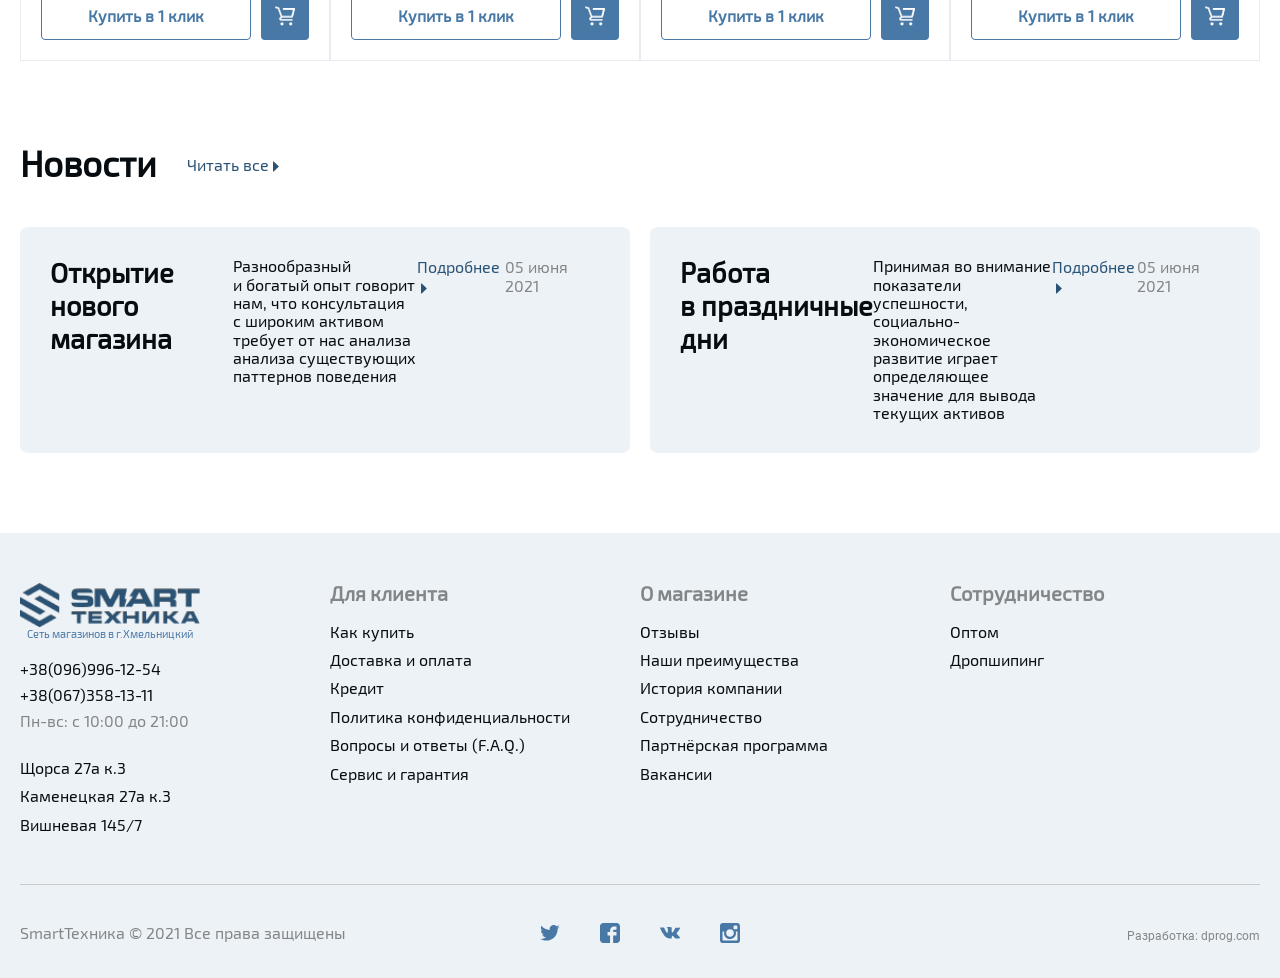
==== commit 60941b7d: "123" ====
--- a/index.html
+++ b/index.html
@@ -25,8 +25,11 @@
                <div class="logo">
                   <a href="index.html" class="logo__link">
                      <picture>
-                        <source srcset="img/logo.webp" type="image/webp">
-                        <img loading="lazy" src="img/logo.png" alt="Логотип" title="Логотип">
+                        <picture>
+                           <source srcset="img/logo.avif" type="image/avif">
+                           <source srcset="img/logo.webp" type="image/webp">
+                           <img loading="lazy" src="img/logo.png" alt="Лого" title="Лого">
+                        </picture>
                      </picture>
                      <div class="logo__text">Сеть магазинов в г.Хмельницкий</div>
                   </a>
@@ -3390,7 +3393,7 @@
                      <div class="menu-products">
                         <a href="" class="menu-products__link">Подробнее</a>
                      </div>
-                     <div class="block__footer-text">05 июня 2021</div>
+                     <div class="block__footer-text">05 июня 2021</div>
                   </div>
                </div>
             </div>
@@ -3413,7 +3416,7 @@
                            <source srcset="img/logo.webp" type="image/webp">
                            <img loading="lazy" src="img/logo.png" alt="Логотип" title="Логотип">
                         </picture>
-                        <div class="logo__text">Сеть магазинов в г. Хмельницкий</div>
+                        <div class="logo__text">Сеть магазинов в г.Хмельницкий</div>
                      </a>
                   </div>
 
@@ -3490,7 +3493,7 @@
                   </div>
                </div>
 
-               <!-- Четвертая олонка -->
+               <!-- Четвертая колонка -->
                <div class="footer-content__column">
                   <div class="footer-content__title">Сотрудничество</div>
                   <div class="footer-content__text">
